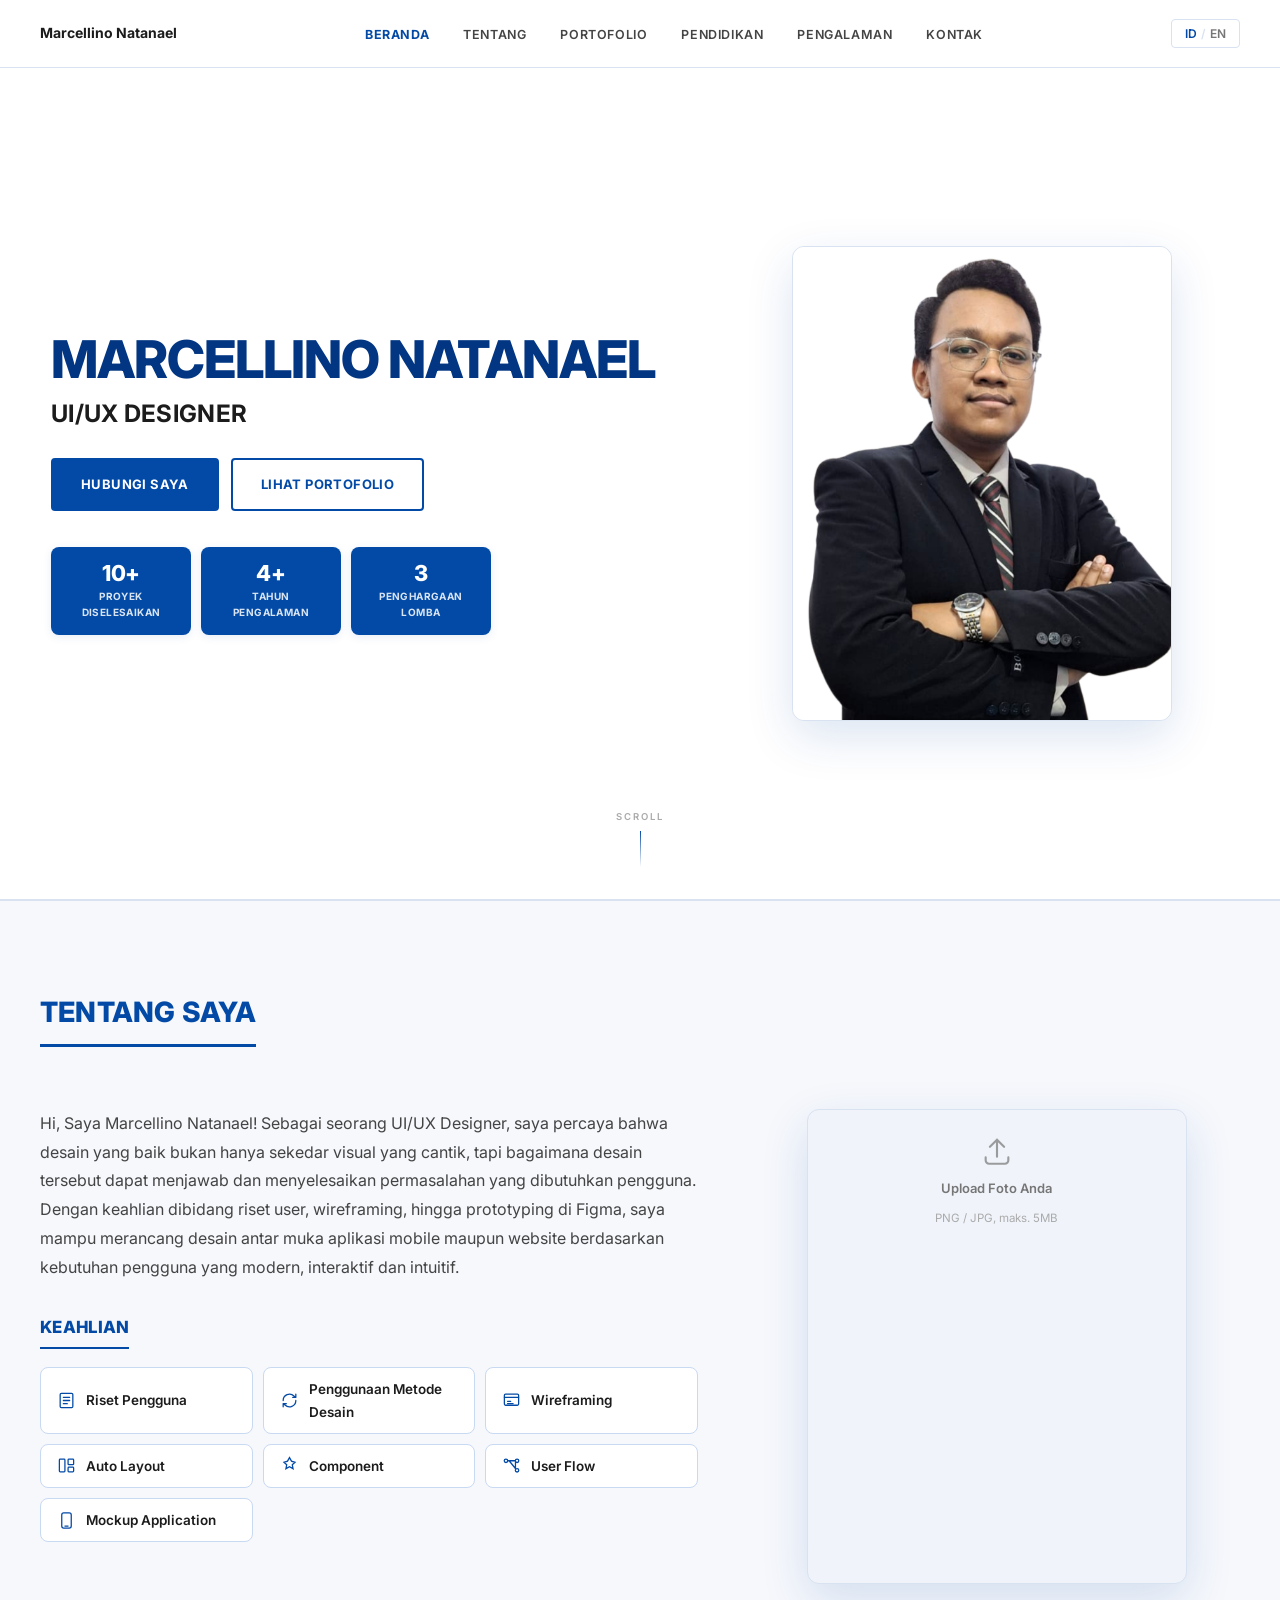
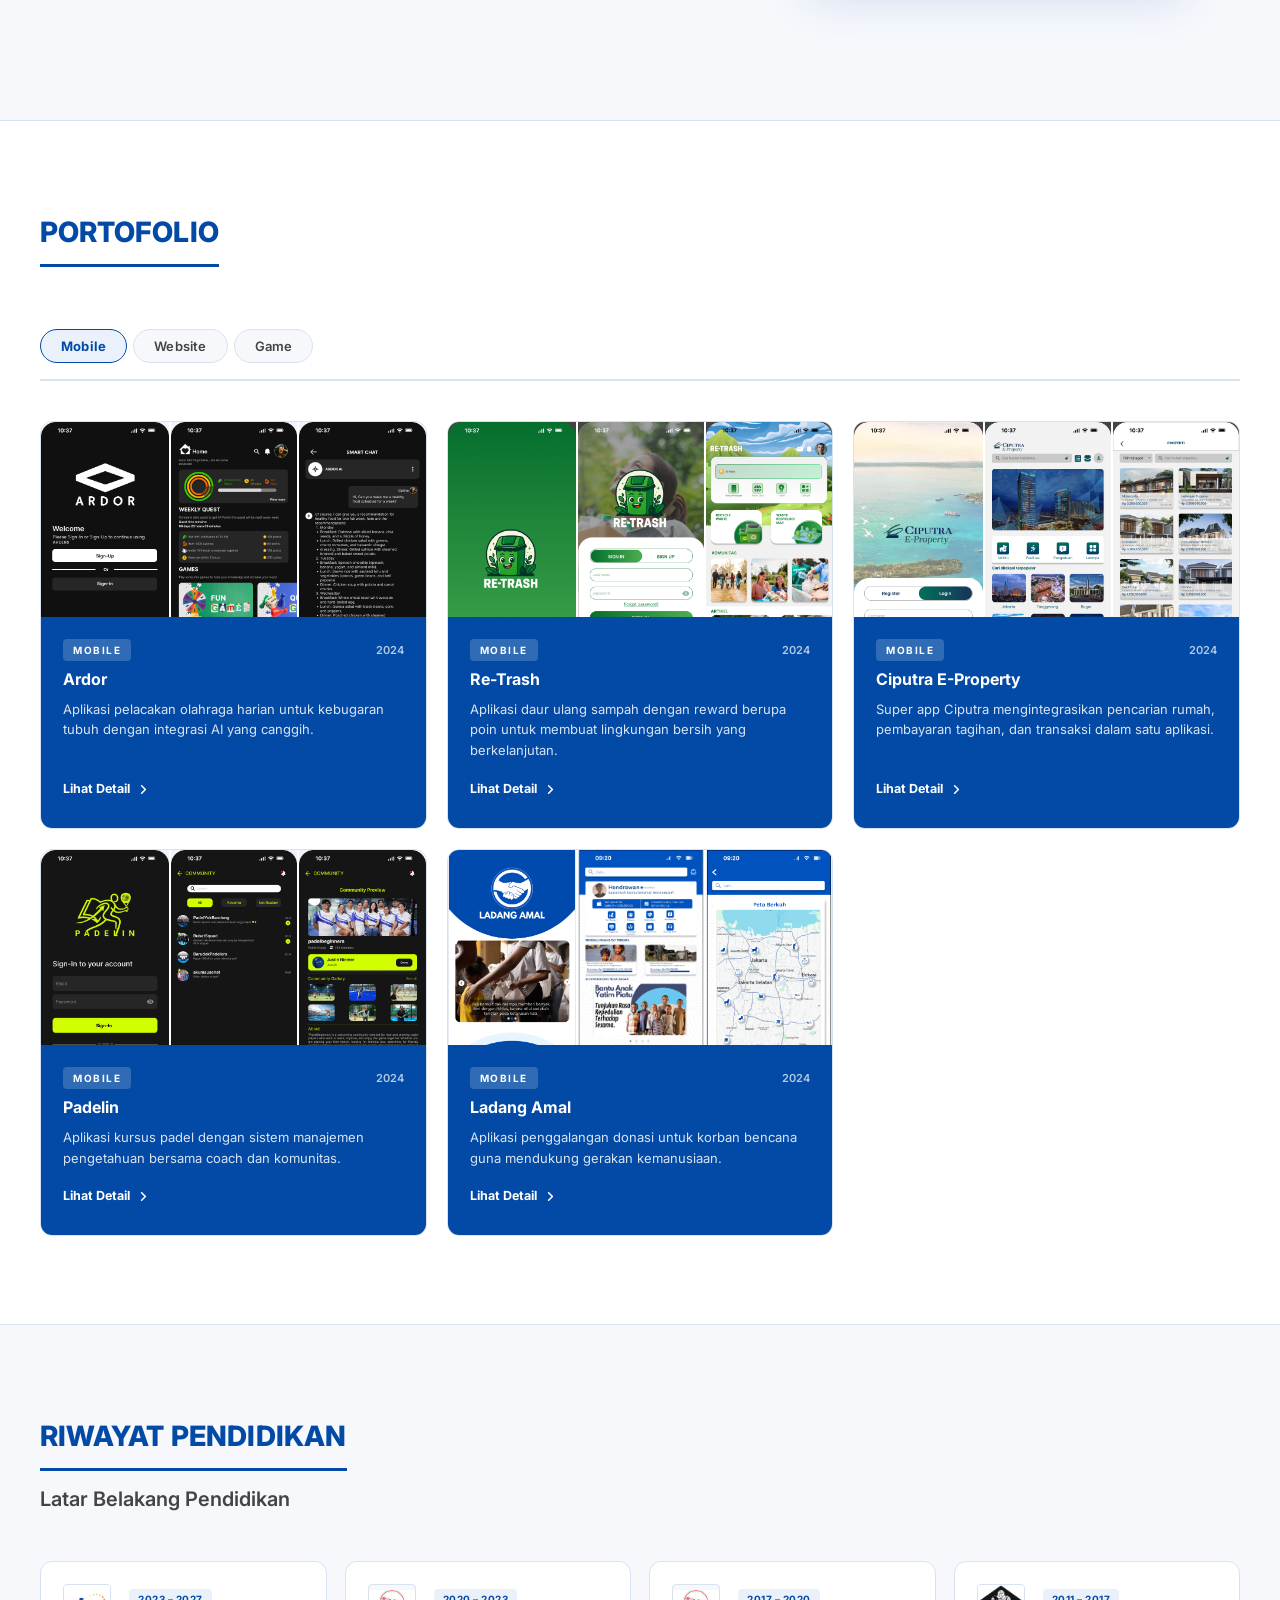
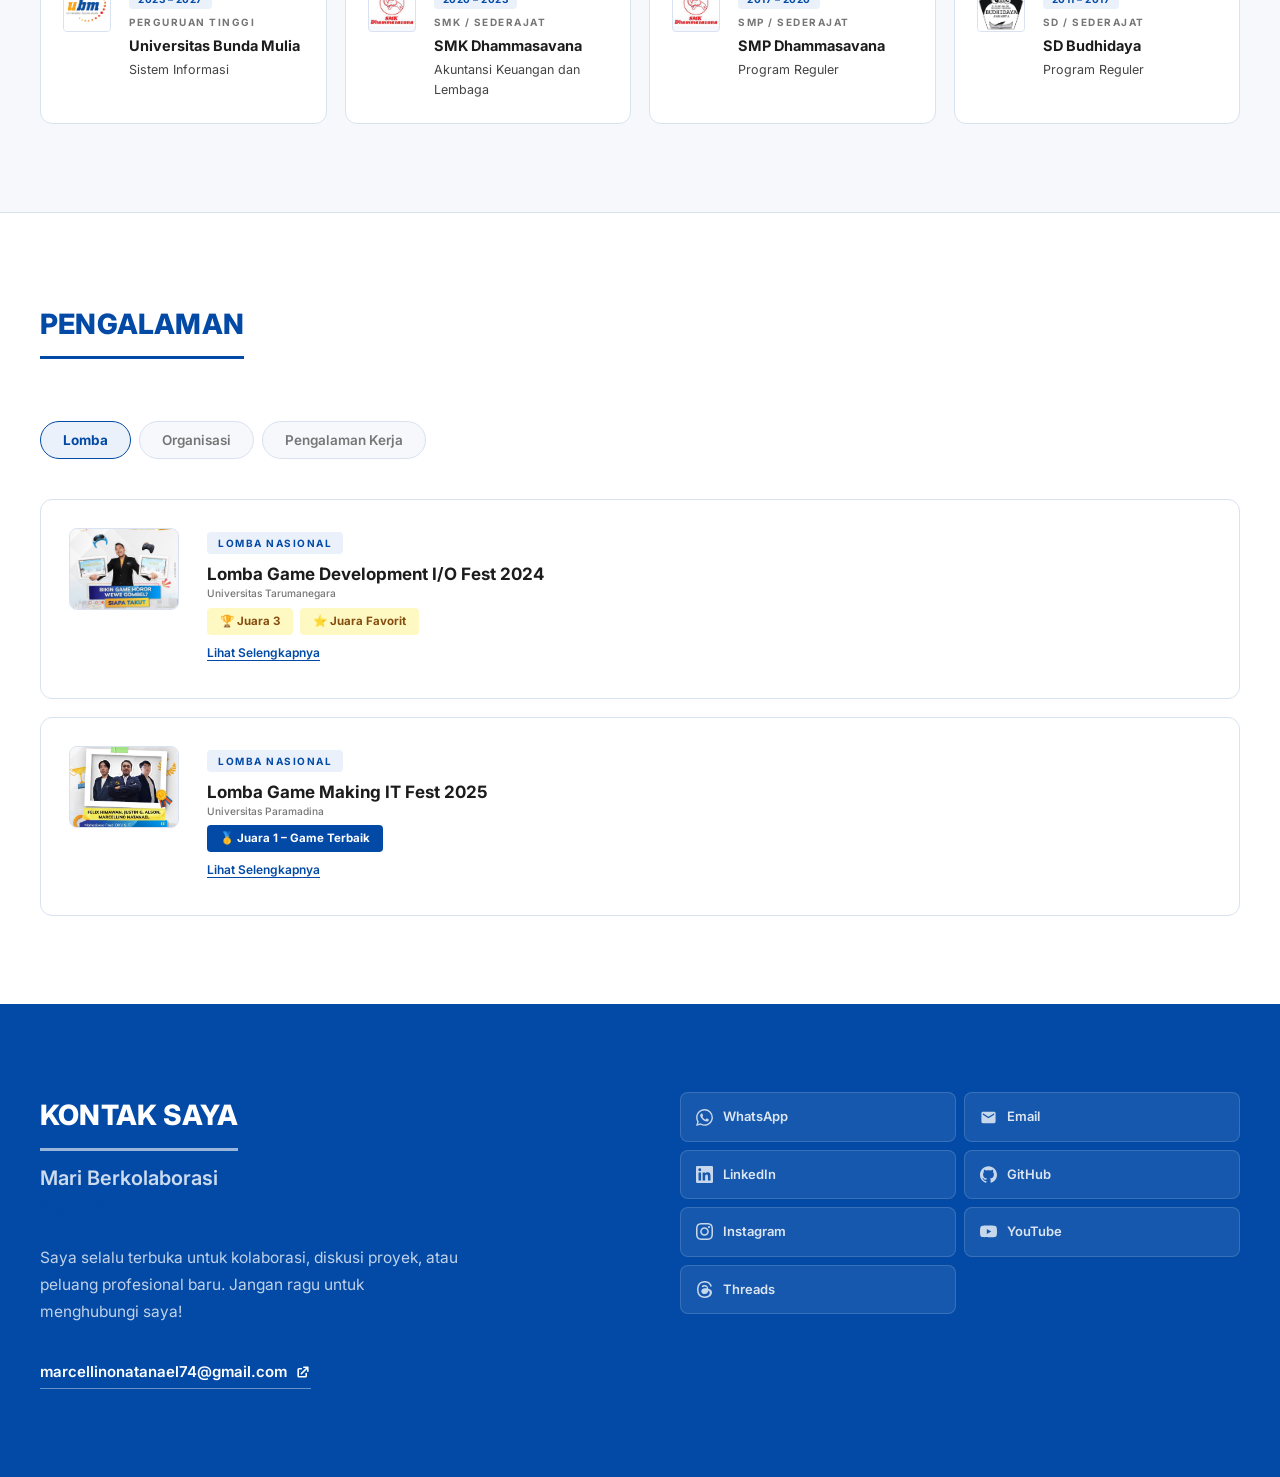
==== index.html @ 5ccf51ff "index.css, index.js, index,html modified and project.js, projects-data.js and project.html added" ====
<!DOCTYPE html>
<html lang="id">
<head>
  <meta charset="UTF-8" />
  <meta name="viewport" content="width=device-width, initial-scale=1.0"/>
  <title>Marcellino Natanael – Portfolio</title>
  <link rel="preconnect" href="https://fonts.googleapis.com">
  <link rel="preconnect" href="https://fonts.gstatic.com" crossorigin>
  <link href="https://fonts.googleapis.com/css2?family=Inter:wght@300;400;500;600;700;800&display=swap" rel="stylesheet">
  <link rel="stylesheet" href="css/index.css"/>
  <link rel="icon" type="image/x-icon" href="favicon.ico">
</head>
<body>

  <!-- LIGHTBOX -->
  <div class="lightbox-overlay" id="lightboxOverlay">
    <button class="lightbox-close" id="lightboxClose" aria-label="Close">&times;</button>
    <img class="lightbox-img" id="lightboxImg" src="" alt="" />
  </div>

  <!-- NAVBAR -->
  <nav class="navbar" id="navbar">
    <div class="nav-inner">
      <a href="#beranda" class="nav-logo">
        <div class="logo-text">
          <span class="logo-name">Marcellino Natanael</span>
        </div>
      </a>

      <ul class="nav-links" id="navLinks">
        <li><a href="#beranda"    class="nav-link active" data-i18n="nav_home">Beranda</a></li>
        <li><a href="#tentang"   class="nav-link" data-i18n="nav_about">Tentang</a></li>
        <li><a href="#portfolio" class="nav-link" data-i18n="nav_portfolio">Portofolio</a></li>
        <li><a href="#pendidikan" class="nav-link" data-i18n="nav_edu">Pendidikan</a></li>
        <li><a href="#pengalaman" class="nav-link" data-i18n="nav_exp">Pengalaman</a></li>
        <li><a href="#kontak"    class="nav-link" data-i18n="nav_contact">Kontak</a></li>
      </ul>

      <div class="nav-right">
        <button class="lang-toggle" id="langToggle" aria-label="Toggle language">
          <span class="lang-id active">ID</span>
          <span class="lang-divider">/</span>
          <span class="lang-en">EN</span>
        </button>
        <button class="hamburger" id="hamburger" aria-label="Toggle menu">
          <span></span><span></span><span></span>
        </button>
      </div>
    </div>
  </nav>

  <!-- SCROLL PROGRESS BAR -->
  <div class="scroll-progress" id="scrollProgress"></div>
  <section class="hero" id="beranda">
    <div class="hero-bg-grid"></div>
    <div class="hero-blob hero-blob-1"></div>
    <div class="hero-blob hero-blob-2"></div>
    <div class="hero-inner">
      <div class="hero-left">
        <h1 class="hero-title">Marcellino Natanael</h1>
        <p class="hero-role" data-i18n="hero_badge">UI/UX Designer</p>
        <div class="hero-actions">
          <a href="#kontak" class="btn-primary" data-i18n="hero_btn_contact">
            <span>Hubungi Saya</span>
            <svg viewBox="0 0 20 20" fill="currentColor" width="16" height="16"><path d="M10.894 2.553a1 1 0 00-1.788 0l-7 14a1 1 0 001.169 1.409l5-1.429A1 1 0 009 15.571V11a1 1 0 112 0v4.571a1 1 0 00.725.962l5 1.428a1 1 0 001.17-1.408l-7-14z"/></svg>
          </a>
          <a href="#portfolio" class="btn-outline" data-i18n="hero_btn_portfolio">
            <span>Lihat Portofolio</span>
            <svg viewBox="0 0 20 20" fill="currentColor" width="16" height="16"><path fill-rule="evenodd" d="M7.293 14.707a1 1 0 010-1.414L10.586 10 7.293 6.707a1 1 0 011.414-1.414l4 4a1 1 0 010 1.414l-4 4a1 1 0 01-1.414 0z" clip-rule="evenodd"/></svg>
          </a>
        </div>
        <div class="hero-stats">
          <div class="stat-item">
            <span class="stat-num">10+</span>
            <span class="stat-label">Proyek<br>Diselesaikan</span>
          </div>
          <div class="stat-item">
            <span class="stat-num">4+</span>
            <span class="stat-label">Tahun<br>Pengalaman</span>
          </div>
          <div class="stat-item">
            <span class="stat-num">3</span>
            <span class="stat-label">Penghargaan<br>Lomba</span>
          </div>
        </div>
      </div>
      <div class="hero-right">
        <div class="hero-photo-wrapper">
          <div class="hero-photo-frame">
            <div class="photo-box">
              <img src="img/Profile.png" alt="Marcellino Natanael" class="zoomable" />
            </div>
          </div>
        </div>
      </div>
    </div>
    <div class="hero-scroll-hint">
      <span>Scroll</span>
      <div class="scroll-line"></div>
    </div>
  </section>

  <!-- TENTANG SAYA -->
  <section class="section about-section" id="tentang">
    <div class="container">
      <div class="section-header">
        <div class="section-label" data-i18n="about_label">TENTANG SAYA</div>
      </div>

      <div class="about-grid">
        <div class="about-bio">
          <p class="about-lead" data-i18n="about_bio">Hi, Saya Marcellino Natanael! Sebagai seorang UI/UX Designer, saya percaya bahwa desain yang baik bukan hanya sekedar visual yang cantik, tapi bagaimana desain tersebut dapat menjawab dan menyelesaikan permasalahan yang dibutuhkan pengguna. Dengan keahlian dibidang riset user, wireframing, hingga prototyping di Figma, saya mampu merancang desain antar muka aplikasi mobile maupun website berdasarkan kebutuhan pengguna yang modern, interaktif dan intuitif.</p>

          <h3 class="skill-pills-title" data-i18n="skill_title">Keahlian</h3>
          <div class="skill-tags-section">
            <div class="skill-tags">
              <span class="skill-tag">
                <svg viewBox="0 0 24 24" fill="none" stroke="currentColor" stroke-width="1.6"><rect x="4" y="3" width="16" height="18" rx="1.5"/><path d="M8 8h8M8 12h8M8 16h5" stroke-linecap="round"/></svg>
                Riset Pengguna
              </span>
              <span class="skill-tag">
                <svg viewBox="0 0 24 24" fill="none" stroke="currentColor" stroke-width="1.6"><path d="M4 12a8 8 0 0113.66-5.66L20 8M20 4v4h-4M20 12a8 8 0 01-13.66 5.66L4 16M4 20v-4h4" stroke-linecap="round" stroke-linejoin="round"/></svg>
                Penggunaan Metode Desain
              </span>
              <span class="skill-tag">
                <svg viewBox="0 0 24 24" fill="none" stroke="currentColor" stroke-width="1.6"><rect x="3" y="4" width="18" height="14" rx="1.5"/><path d="M3 8h18M7 13h4M7 16h7" stroke-linecap="round"/></svg>
                Wireframing
              </span>
              <span class="skill-tag">
                <svg viewBox="0 0 24 24" fill="none" stroke="currentColor" stroke-width="1.6"><rect x="3" y="4" width="7" height="16" rx="1"/><rect x="14" y="4" width="7" height="7" rx="1"/><rect x="14" y="14" width="7" height="6" rx="1"/></svg>
                Auto Layout
              </span>
              <span class="skill-tag">
                <svg viewBox="0 0 24 24" fill="none" stroke="currentColor" stroke-width="1.6"><path d="M12 2l2.5 4.5L19 8l-3.5 3 1 5-4.5-2.5L7.5 16l1-5L5 8l4.5-1.5z"/></svg>
                Component
              </span>
              <span class="skill-tag">
                <svg viewBox="0 0 24 24" fill="none" stroke="currentColor" stroke-width="1.6"><circle cx="5" cy="6" r="2.2"/><circle cx="19" cy="18" r="2.2"/><circle cx="19" cy="6" r="2.2"/><path d="M7 6h10M17 8.2V15.8M17 15.8L9 6" stroke-linecap="round"/></svg>
                User Flow
              </span>
              <span class="skill-tag">
                <svg viewBox="0 0 24 24" fill="none" stroke="currentColor" stroke-width="1.6"><rect x="6" y="2.5" width="12" height="19" rx="2.5"/><path d="M10 19h4" stroke-linecap="round"/></svg>
                Mockup Application
              </span>
            </div>
          </div>
        </div>

        <div class="about-photo-col">
          <div class="about-photo-box">
            <div class="photo-box" id="aboutPhotoBox">
              <img id="aboutPhotoImg" src="" alt="Foto Marcellino Natanael" class="zoomable" />
              <label class="about-photo-upload" for="aboutPhotoInput">
                <svg viewBox="0 0 24 24" fill="none" stroke="currentColor" stroke-width="1.5"><path d="M12 16V4m0 0L7 9m5-5l5 5" stroke-linecap="round" stroke-linejoin="round"/><path d="M20 16.5v2A2.5 2.5 0 0117.5 21h-11A2.5 2.5 0 014 18.5v-2" stroke-linecap="round" stroke-linejoin="round"/></svg>
                <span>Upload Foto Anda</span>
                <small>PNG / JPG, maks. 5MB</small>
              </label>
            </div>
            <input type="file" id="aboutPhotoInput" accept="image/*" hidden />
            <label for="aboutPhotoInput" class="about-photo-change" id="aboutPhotoChange" style="display:none">
              <svg viewBox="0 0 24 24" width="14" height="14" fill="currentColor"><path d="M3 17.25V21h3.75L17.81 9.94l-3.75-3.75L3 17.25zM20.71 7.04a1 1 0 000-1.41l-2.34-2.34a1 1 0 00-1.41 0l-1.83 1.83 3.75 3.75 1.83-1.83z"/></svg>
              Ganti Foto
            </label>
          </div>
        </div>
      </div>
    </div>
  </section>

  <!-- PORTFOLIO -->
  <section class="section portfolio-section" id="portfolio">
    <div class="container">
      <div class="section-header">
        <div class="section-label" data-i18n="port_label">PORTOFOLIO</div>
      </div>

      <div class="portfolio-filter">
        <button class="filter-btn active" data-filter="mobile" data-i18n="filter_mobile">Mobile</button>
        <button class="filter-btn" data-filter="website" data-i18n="filter_website">Website</button>
        <button class="filter-btn" data-filter="game" data-i18n="filter_game">Game</button>
      </div>

      <div class="portfolio-grid" id="portfolioGrid"></div>
    </div>
  </section>

  <!-- PENDIDIKAN -->
  <section class="section edu-section" id="pendidikan">
    <div class="container">
      <div class="section-header">
        <div class="section-label" data-i18n="edu_label">RIWAYAT PENDIDIKAN</div>
        <h2 class="section-title" data-i18n="edu_title">Latar Belakang<br>Pendidikan</h2>
      </div>

      <div class="edu-timeline">
        <div class="edu-card">
          <div class="edu-logo-wrap">
            <img src="img/logo_ubm.png" alt="Universitas Bunda Mulia" class="edu-logo-img zoomable" />
          </div>
          <div class="edu-info">
            <span class="edu-year-badge">2023 – 2027</span>
            <span class="edu-level" data-i18n="edu_univ">Perguruan Tinggi</span>
            <h4>Universitas Bunda Mulia</h4>
            <p data-i18n="edu_univ_prog">Sistem Informasi</p>
          </div>
        </div>

        <div class="edu-card">
          <div class="edu-logo-wrap">
            <img src="img/logo_smk.jpg" alt="SMK Dhammasavana" class="edu-logo-img zoomable" />
          </div>
          <div class="edu-info">
            <span class="edu-year-badge">2020 – 2023</span>
            <span class="edu-level" data-i18n="edu_smk">SMK / Sederajat</span>
            <h4>SMK Dhammasavana</h4>
            <p data-i18n="edu_smk_prog">Akuntansi Keuangan dan Lembaga</p>
          </div>
        </div>

        <div class="edu-card">
          <div class="edu-logo-wrap">
            <img src="img/logo_smk.jpg" alt="SMP Dhammasavana" class="edu-logo-img zoomable" />
          </div>
          <div class="edu-info">
            <span class="edu-year-badge">2017 – 2020</span>
            <span class="edu-level" data-i18n="edu_smp">SMP / Sederajat</span>
            <h4>SMP Dhammasavana</h4>
            <p data-i18n="edu_smp_prog">Program Reguler</p>
          </div>
        </div>

        <div class="edu-card">
          <div class="edu-logo-wrap">
            <img src="img/logo_sd.png" alt="SD Budhidaya" class="edu-logo-img zoomable" />
          </div>
          <div class="edu-info">
            <span class="edu-year-badge">2011 – 2017</span>
            <span class="edu-level" data-i18n="edu_sd">SD / Sederajat</span>
            <h4>SD Budhidaya</h4>
            <p data-i18n="edu_sd_prog">Program Reguler</p>
          </div>
        </div>
      </div>
    </div>
  </section>

  <!-- PENGALAMAN -->
  <section class="section exp-section" id="pengalaman">
    <div class="container">
      <div class="section-header">
        <div class="section-label" data-i18n="exp_label">PENGALAMAN</div>
      </div>

      <div class="exp-tabs">
        <button class="exp-tab active" data-tab="lomba" data-i18n="tab_lomba">Lomba</button>
        <button class="exp-tab" data-tab="organisasi" data-i18n="tab_org">Organisasi</button>
        <button class="exp-tab" data-tab="kerja" data-i18n="tab_work">Pengalaman Kerja</button>
      </div>

      <!-- Lomba -->
      <div class="exp-content active" id="tab-lomba">
        <div class="exp-card expandable">
          <div class="exp-img-wrap">
            <img src="img/io_fest.jpg" alt="I/O Fest 2024" class="exp-photo zoomable" />
          </div>
          <div class="exp-body">
            <span class="exp-tag" data-i18n="tag_national">Lomba Nasional</span>
            <h3 data-i18n="lomba1_name">Lomba Game Development I/O Fest 2024<br><small>Universitas Tarumanegara</small></h3>
            <p class="exp-achievement">
              <span class="achievement-badge">🏆 Juara 3</span>
              <span class="achievement-badge">⭐ Juara Favorit</span>
            </p>
            <button class="exp-toggle" data-i18n="see_more">Lihat Selengkapnya</button>
            <div class="exp-detail">
              <p data-i18n="lomba1_desc">Lomba I/O Fest merupakan lomba nasional tahunan yang diselenggarakan oleh Universitas Tarumanegara. Pada tahun 2024 mengusung tema lokal, membuat game 3D horror tentang anak yang diculik wewe gombel dengan mekanik puzzle solving dan escaping.</p>
              <p class="exp-doc-label" data-i18n="doc_label">Dokumentasi</p>
              <div class="exp-docs">
                <img src="img/IMG_2323.jpg" alt="Dokumentasi I/O Fest 1" class="exp-doc-img zoomable" />
                <img src="img/IMG_2329.jpg" alt="Dokumentasi I/O Fest 2" class="exp-doc-img zoomable" />
                <img src="img/IMG_2325.jpg" alt="Dokumentasi I/O Fest 3" class="exp-doc-img zoomable" />
              </div>
            </div>
          </div>
        </div>

        <div class="exp-card expandable">
          <div class="exp-img-wrap">
            <img src="img/Lomba_1.jpeg" alt="IT Fest 2025" class="exp-photo zoomable" />
          </div>
          <div class="exp-body">
            <span class="exp-tag" data-i18n="tag_national">Lomba Nasional</span>
            <h3 data-i18n="lomba2_name">Lomba Game Making IT Fest 2025<br><small>Universitas Paramadina</small></h3>
            <p class="exp-achievement">
              <span class="achievement-badge achievement-badge--gold">🥇 Juara 1 – Game Terbaik</span>
            </p>
            <button class="exp-toggle" data-i18n="see_more">Lihat Selengkapnya</button>
            <div class="exp-detail">
              <p data-i18n="lomba2_desc">IT Fest merupakan kompetisi tahunan di bidang teknologi dan inovasi. Pada tahun 2025 dalam kategori Game Making, berhasil meraih Juara 1 sekaligus penghargaan Game Terbaik.</p>
              <p class="exp-doc-label" data-i18n="doc_label">Dokumentasi</p>
              <div class="exp-docs">
                <img src="img/Lomba_1.jpeg" alt="Dokumentasi IT Fest 1" class="exp-doc-img zoomable" />
                <img src="img/Lomba_2.webp" alt="Dokumentasi IT Fest 2" class="exp-doc-img zoomable" />
                <img src="img/Lomba_3.webp" alt="Dokumentasi IT Fest 3" class="exp-doc-img zoomable" />
              </div>
            </div>
          </div>
        </div>
      </div>

      <!-- Organisasi -->
      <div class="exp-content" id="tab-organisasi">
        <div class="exp-card">
          <div class="exp-img-wrap">
            <img src="img/Himsi.png" alt="HIMSI" class="exp-photo zoomable" />
          </div>
          <div class="exp-body">
            <span class="exp-tag" data-i18n="tag_org">Organisasi Kampus</span>
            <h3>HIMSI – Himpunan Mahasiswa Sistem Informasi</h3>
            <p class="exp-period"><span>Periode:</span> 2025 – 2026 &nbsp;·&nbsp; <span>Koordinator Desain (Design Co.)</span></p>
            <ul class="exp-duties">
              <li>Memastikan standar desain sesuai tema/topik acara.</li>
              <li>Membuat konten feed &amp; story Instagram (Poster, Feed Edukasi, dll).</li>
              <li>Mengarahkan anggota tim dengan ide dan solusi desain.</li>
              <li>Memastikan feed tidak mengalami typo dan inkonsistensi desain.</li>
            </ul>
          </div>
        </div>
      </div>

      <!-- Kerja -->
      <div class="exp-content" id="tab-kerja">
        <div class="exp-card">
          <div class="exp-img-wrap">
            <img src="img/PKL_1.jpeg" alt="PT Bet Obaja International" class="exp-photo zoomable" />
          </div>
          <div class="exp-body">
            <span class="exp-tag">Praktik Kerja Lapangan</span>
            <h3>PT Bet Obaja International <small>(Tour Travel)</small></h3>
            <p class="exp-period">01 Des 2022 – 01 Mar 2023 &nbsp;·&nbsp; Staff Accounting &amp; Finance</p>
            <ul class="exp-duties">
              <li>Membuat Purchasing Invoice tiket perjalanan.</li>
              <li>Membuat billing collection / tagihan perusahaan.</li>
              <li>Mengelola pajak PPh 21 dan 23.</li>
              <li>Melakukan Filling Document dan proses refund transaksi.</li>
            </ul>
          </div>
        </div>
        <div class="exp-card">
          <div class="exp-img-wrap">
            <img src="img/youtube_1.png" alt="YouTube Content Creator" class="exp-photo zoomable" />
          </div>
          <div class="exp-body">
            <span class="exp-tag">Content Creator</span>
            <h3>YouTube – Gaming Content Creator</h3>
            <p class="exp-period">14 Sep 2019 – Sekarang</p>
            <ul class="exp-duties">
              <li>Membuat konten gaming harian (record gameplay dengan OBS).</li>
              <li>Melakukan live streaming dengan OBS.</li>
              <li>Melakukan pengeditan konten video.</li>
              <li>Memastikan konten layak dipublikasikan.</li>
            </ul>
          </div>
        </div>
      </div>
    </div>
  </section>

  <!-- KONTAK -->
  <section class="section kontak-section" id="kontak">
    <div class="container">
      <div class="kontak-inner">
        <div class="kontak-left">
          <div class="section-label">KONTAK SAYA</div>
          <h2 class="section-title">Mari Berkolaborasi<br><em>Bersama</em></h2>
          <p class="kontak-desc">Saya selalu terbuka untuk kolaborasi, diskusi proyek, atau peluang profesional baru. Jangan ragu untuk menghubungi saya!</p>
          <a href="mailto:marcellinonatanael74@gmail.com" class="kontak-email-link">
            marcellinonatanael74@gmail.com
            <svg viewBox="0 0 20 20" fill="currentColor" width="16" height="16"><path d="M11 3a1 1 0 100 2h2.586l-6.293 6.293a1 1 0 101.414 1.414L15 6.414V9a1 1 0 102 0V4a1 1 0 00-1-1h-5z"/><path d="M5 5a2 2 0 00-2 2v8a2 2 0 002 2h8a2 2 0 002-2v-3a1 1 0 10-2 0v3H5V7h3a1 1 0 000-2H5z"/></svg>
          </a>
        </div>
        <div class="kontak-right">
          <div class="social-grid">
            <a href="https://wa.me/628979354860" class="social-card" title="WhatsApp" target="_blank">
              <svg viewBox="0 0 24 24" fill="currentColor" class="sc-icon"><path d="M17.472 14.382c-.297-.149-1.758-.867-2.03-.967-.273-.099-.471-.148-.67.15-.197.297-.767.966-.94 1.164-.173.199-.347.223-.644.075-.297-.15-1.255-.463-2.39-1.475-.883-.788-1.48-1.761-1.653-2.059-.173-.297-.018-.458.13-.606.134-.133.298-.347.446-.52.149-.174.198-.298.298-.497.099-.198.05-.371-.025-.52-.075-.149-.669-1.612-.916-2.207-.242-.579-.487-.5-.669-.51-.173-.008-.371-.01-.57-.01-.198 0-.52.074-.792.372-.272.297-1.04 1.016-1.04 2.479 0 1.462 1.065 2.875 1.213 3.074.149.198 2.096 3.2 5.077 4.487.709.306 1.262.489 1.694.625.712.227 1.36.195 1.871.118.571-.085 1.758-.719 2.006-1.413.248-.694.248-1.289.173-1.413-.074-.124-.272-.198-.57-.347m-5.421 7.403h-.004a9.87 9.87 0 0 1-5.031-1.378l-.361-.214-3.741.982.998-3.648-.235-.374a9.86 9.86 0 0 1-1.51-5.26c.001-5.45 4.436-9.884 9.888-9.884 2.64 0 5.122 1.03 6.988 2.898a9.825 9.825 0 0 1 2.893 6.994c-.003 5.45-4.437 9.884-9.885 9.884m8.413-18.297A11.815 11.815 0 0 0 12.05 0C5.495 0 .16 5.335.157 11.892c0 2.096.547 4.142 1.588 5.945L.057 24l6.305-1.654a11.882 11.882 0 0 0 5.683 1.448h.005c6.554 0 11.89-5.335 11.893-11.893a11.821 11.821 0 0 0-3.48-8.413z"/></svg>
              <span>WhatsApp</span>
            </a>
            <a href="mailto:marcellinonatanael74@gmail.com" class="social-card" title="Email">
              <svg viewBox="0 0 24 24" fill="currentColor" class="sc-icon"><path d="M20 4H4c-1.1 0-2 .9-2 2v12c0 1.1.9 2 2 2h16c1.1 0 2-.9 2-2V6c0-1.1-.9-2-2-2zm0 4l-8 5-8-5V6l8 5 8-5v2z"/></svg>
              <span>Email</span>
            </a>
            <a href="https://www.linkedin.com/in/marcellino-natanael-929b44334" target="_blank" class="social-card" title="LinkedIn">
              <svg viewBox="0 0 24 24" fill="currentColor" class="sc-icon"><path d="M20.447 20.452h-3.554v-5.569c0-1.328-.027-3.037-1.852-3.037-1.853 0-2.136 1.445-2.136 2.939v5.667H9.351V9h3.414v1.561h.046c.477-.9 1.637-1.85 3.37-1.85 3.601 0 4.267 2.37 4.267 5.455v6.286zM5.337 7.433c-1.144 0-2.063-.926-2.063-2.065 0-1.138.92-2.063 2.063-2.063 1.14 0 2.064.925 2.064 2.063 0 1.139-.925 2.065-2.064 2.065zm1.782 13.019H3.555V9h3.564v11.452zM22.225 0H1.771C.792 0 0 .774 0 1.729v20.542C0 23.227.792 24 1.771 24h20.451C23.2 24 24 23.227 24 22.271V1.729C24 .774 23.2 0 22.222 0h.003z"/></svg>
              <span>LinkedIn</span>
            </a>
            <a href="https://github.com/MarcellinoNatanael" target="_blank" class="social-card" title="GitHub">
              <svg viewBox="0 0 24 24" fill="currentColor" class="sc-icon"><path d="M12 .297c-6.63 0-12 5.373-12 12 0 5.303 3.438 9.8 8.205 11.385.6.113.82-.258.82-.577 0-.285-.01-1.04-.015-2.04-3.338.724-4.042-1.61-4.042-1.61C4.422 18.07 3.633 17.7 3.633 17.7c-1.087-.744.084-.729.084-.729 1.205.084 1.838 1.236 1.838 1.236 1.07 1.835 2.809 1.305 3.495.998.108-.776.417-1.305.76-1.605-2.665-.3-5.466-1.332-5.466-5.93 0-1.31.465-2.38 1.235-3.22-.135-.303-.54-1.523.105-3.176 0 0 1.005-.322 3.3 1.23.96-.267 1.98-.399 3-.405 1.02.006 2.04.138 3 .405 2.28-1.552 3.285-1.23 3.285-1.23.645 1.653.24 2.873.12 3.176.765.84 1.23 1.91 1.23 3.22 0 4.61-2.805 5.625-5.475 5.92.42.36.81 1.096.81 2.22 0 1.606-.015 2.896-.015 3.286 0 .315.21.69.825.57C20.565 22.092 24 17.592 24 12.297c0-6.627-5.373-12-12-12"/></svg>
              <span>GitHub</span>
            </a>
            <a href="https://www.instagram.com/itsarcellz" target="_blank" class="social-card" title="Instagram">
              <svg viewBox="0 0 24 24" fill="currentColor" class="sc-icon"><path d="M12 2.163c3.204 0 3.584.012 4.85.07 3.252.148 4.771 1.691 4.919 4.919.058 1.265.069 1.645.069 4.849 0 3.205-.012 3.584-.069 4.849-.149 3.225-1.664 4.771-4.919 4.919-1.266.058-1.644.07-4.85.07-3.204 0-3.584-.012-4.849-.07-3.26-.149-4.771-1.699-4.919-4.92-.058-1.265-.07-1.644-.07-4.849 0-3.204.013-3.583.07-4.849.149-3.227 1.664-4.771 4.919-4.919 1.266-.057 1.645-.069 4.849-.069zm0-2.163c-3.259 0-3.667.014-4.947.072-4.358.2-6.78 2.618-6.98 6.98-.059 1.281-.073 1.689-.073 4.948 0 3.259.014 3.668.072 4.948.2 4.358 2.618 6.78 6.98 6.98 1.281.058 1.689.072 4.948.072 3.259 0 3.668-.014 4.948-.072 4.354-.2 6.782-2.618 6.979-6.98.059-1.28.073-1.689.073-4.948 0-3.259-.014-3.667-.072-4.947-.196-4.354-2.617-6.78-6.979-6.98-1.281-.059-1.69-.073-4.949-.073zm0 5.838c-3.403 0-6.162 2.759-6.162 6.162s2.759 6.163 6.162 6.163 6.162-2.759 6.162-6.163c0-3.403-2.759-6.162-6.162-6.162zm0 10.162c-2.209 0-4-1.79-4-4 0-2.209 1.791-4 4-4s4 1.791 4 4c0 2.21-1.791 4-4 4zm6.406-11.845c-.796 0-1.441.645-1.441 1.44s.645 1.44 1.441 1.44c.795 0 1.439-.645 1.439-1.44s-.644-1.44-1.439-1.44z"/></svg>
              <span>Instagram</span>
            </a>
            <a href="https://www.youtube.com/channel/UCigRX1l8qcdL5e3IaI_ev9g" target="_blank" class="social-card" title="YouTube">
              <svg viewBox="0 0 24 24" fill="currentColor" class="sc-icon"><path d="M23.495 6.205a3.007 3.007 0 0 0-2.088-2.088c-1.87-.501-9.396-.501-9.396-.501s-7.507-.01-9.396.501A3.007 3.007 0 0 0 .527 6.205a31.247 31.247 0 0 0-.522 5.805 31.247 31.247 0 0 0 .522 5.783 3.007 3.007 0 0 0 2.088 2.088c1.868.502 9.396.502 9.396.502s7.506 0 9.396-.502a3.007 3.007 0 0 0 2.088-2.088 31.247 31.247 0 0 0 .5-5.783 31.247 31.247 0 0 0-.5-5.805zM9.609 15.601V8.408l6.264 3.602z"/></svg>
              <span>YouTube</span>
            </a>
            <a href="https://www.threads.com/@itsarcellz" target="_blank" class="social-card" title="Threads">
              <svg viewBox="0 0 24 24" fill="currentColor" class="sc-icon"><path d="M12.186 24h-.007c-3.581-.024-6.334-1.205-8.184-3.509C2.35 18.44 1.5 15.586 1.472 12.01v-.017c.028-3.579.879-6.43 2.525-8.482C5.845 1.205 8.6.024 12.18 0h.014c2.746.02 5.043.725 6.826 2.098 1.677 1.29 2.858 3.13 3.509 5.467l-2.04.569c-1.104-3.96-3.898-5.984-8.304-6.015-2.91.022-5.11.936-6.54 2.717C4.307 6.504 3.616 8.914 3.589 12c.027 3.086.718 5.496 2.057 7.164 1.43 1.783 3.631 2.698 6.54 2.717 2.623-.02 4.358-.631 5.8-2.045 1.647-1.613 1.618-3.593 1.09-4.798-.31-.71-.873-1.3-1.634-1.75-.192 1.352-.622 2.446-1.284 3.272-.886 1.102-2.14 1.704-3.73 1.79-1.202.065-2.361-.218-3.259-.801-1.063-.689-1.685-1.74-1.752-2.964-.065-1.19.408-2.285 1.33-3.082.88-.76 2.119-1.207 3.583-1.291a13.853 13.853 0 0 1 3.02.142c-.126-.742-.375-1.332-.75-1.757-.513-.586-1.308-.883-2.378-.888h-.015c-.845 0-1.994.232-2.728 1.154l-1.593-1.24c.933-1.2 2.418-1.866 4.32-1.866h.023c3.016.018 4.822 1.902 5.07 5.31.285.046.57.1.854.165 1.558.38 2.794 1.163 3.567 2.272 1.012 1.444 1.116 3.454.28 5.365C20.12 22.57 17.335 24 12.186 24z"/></svg>
              <span>Threads</span>
            </a>
          </div>
        </div>
      </div>
    </div>
  </section>

  <script src="js/projects-data.js"></script>
  <script src="js/index.js"></script>
</body>
</html>
---- css/index.css ----
/* ============================================================
   MARCELLINO NATANAEL – PORTFOLIO
   Formal Corporate Edition
   Palette : #034AA6 (blue) · #FFFFFF (white) · #1C1C1C (ink)
   Font    : Inter (Google Fonts)
   ============================================================ */

/* ─── IMPORT INTER ──────────────────────────── */
@import url('https://fonts.googleapis.com/css2?family=Inter:wght@300;400;500;600;700;800&display=swap');

/* ─── VARIABLES ─────────────────────────────── */
:root {
  --blue:        #034AA6;
  --blue-dk:     #023682;
  --blue-lt:     #EBF1FA;
  --blue-mid:    #C8D9F2;
  --white:       #FFFFFF;
  --ink:         #1C1C1C;
  --ink-2:       #444444;
  --ink-3:       #767676;
  --ink-4:       #AAAAAA;
  --bg:          #FFFFFF;
  --bg-off:      #F6F8FC;
  --bg-section:  #F0F4FA;
  --border:      #D8E2F0;
  --border-lt:   #EBF1FA;
  --nav-h:       68px;
  --ff:          'Inter', sans-serif;
  --shadow-xs:   0 1px 3px rgba(3,74,166,0.08);
  --shadow-sm:   0 2px 8px rgba(3,74,166,0.10);
  --shadow-md:   0 6px 24px rgba(3,74,166,0.12);
  --shadow-lg:   0 16px 48px rgba(3,74,166,0.14);
  --ease:        0.22s cubic-bezier(0.4,0,0.2,1);
  --r-sm:        4px;
  --r-md:        8px;
  --r-lg:        12px;
  --r-xl:        16px;
}

/* ─── RESET ──────────────────────────────────── */
*,*::before,*::after{box-sizing:border-box;margin:0;padding:0}
html{scroll-behavior:smooth;-webkit-font-smoothing:antialiased;-moz-osx-font-smoothing:grayscale;overflow-x:hidden}
body{font-family:var(--ff);background:var(--bg);color:var(--ink);font-size:16px;line-height:1.65}
img{max-width:100%;display:block}
a{text-decoration:none;color:inherit}
ul{list-style:none}
button{font-family:inherit;cursor:pointer;border:none;background:none}

/* ─── LIGHTBOX ───────────────────────────────── */
.lightbox-overlay{
  display:none;position:fixed;inset:0;z-index:9999;
  background:rgba(3,26,66,0.92);
  align-items:center;justify-content:center;
  backdrop-filter:blur(6px);
}
.lightbox-overlay.active{display:flex}
.lightbox-close{
  position:absolute;top:20px;right:24px;
  font-size:28px;color:#fff;opacity:.7;
  transition:opacity var(--ease);cursor:pointer;
}
.lightbox-close:hover{opacity:1}
.lightbox-img{
  max-width:90vw;max-height:88vh;
  border-radius:var(--r-md);object-fit:contain;
  box-shadow:var(--shadow-lg);
}

/* ─── NAVBAR ─────────────────────────────────── */
.navbar{
  position:fixed;top:0;left:0;right:0;z-index:1000;
  height:var(--nav-h);
  background:var(--white);
  border-bottom:1px solid var(--border);
  transition:box-shadow var(--ease);
}
.navbar.scrolled{box-shadow:var(--shadow-sm)}

/* ─── SCROLL PROGRESS BAR ─── */
.scroll-progress{
  position:fixed;top:var(--nav-h);left:0;z-index:999;
  width:0%;height:3px;
  background:var(--blue);
  transition:width .1s linear;
  border-radius:0 2px 2px 0;
}
.nav-inner{
  max-width:1280px;margin:0 auto;padding:0 2.5rem;
  height:100%;display:flex;align-items:center;
  justify-content:space-between;gap:2rem;
}

/* Logo */
.nav-logo{display:flex;align-items:center;gap:12px}
.logo-mark{
  width:38px;height:38px;
  background:var(--blue);color:var(--white);
  border-radius:var(--r-sm);
  display:flex;align-items:center;justify-content:center;
  font-size:13px;font-weight:800;letter-spacing:.5px;
  flex-shrink:0;
}
.logo-text{display:flex;flex-direction:column;line-height:1.2}
.logo-name{font-size:14px;font-weight:700;color:var(--ink)}
.logo-sub{font-size:11px;font-weight:500;color:var(--ink-3);letter-spacing:.3px}

/* Nav links */
.nav-links{display:flex;align-items:center;gap:4px}
.nav-link{
  font-size:12.5px;font-weight:600;color:var(--ink-2);
  text-transform:uppercase;letter-spacing:.6px;
  padding:7px 15px;border-radius:var(--r-sm);
  transition:all var(--ease);
}
.nav-link:hover{color:var(--blue)}
.nav-link.active{color:var(--blue);font-weight:700}

.nav-right{display:flex;align-items:center;gap:10px}
.lang-toggle{
  display:flex;align-items:center;gap:4px;
  font-size:12px;font-weight:600;color:var(--ink-3);
  border:1px solid var(--border);border-radius:var(--r-sm);
  padding:6px 13px;transition:all var(--ease);
}
.lang-toggle:hover{color:var(--blue);border-color:var(--blue)}
.lang-divider{color:var(--border)}
.lang-id.active,.lang-en.active{color:var(--blue)}

.hamburger{display:none;flex-direction:column;gap:5px;padding:8px}
.hamburger span{
  display:block;width:22px;height:2px;
  background:var(--ink);border-radius:2px;
  transition:all var(--ease);
}

/* ─── LAYOUT ─────────────────────────────────── */
.container{max-width:1280px;margin:0 auto;padding:0 2.5rem}
.section{padding:5.5rem 0}
.section-header{margin-bottom:3rem}

.section-label{
  display:inline-block;
  font-size:clamp(1.375rem,2.4vw,1.75rem);
  font-weight:800;letter-spacing:.2px;
  text-transform:uppercase;color:var(--blue);
  padding-bottom:9px;margin-bottom:.85rem;
  border-bottom:3px solid var(--blue);
}
.section-title{
  font-size:clamp(1.05rem,1.6vw,1.25rem);
  font-weight:600;line-height:1.4;
  color:var(--ink-2);letter-spacing:0;
}
.section-title em{
  font-style:normal;color:var(--blue);
}

/* Rule divider */
.rule{
  width:48px;height:3px;background:var(--blue);
  border-radius:2px;margin-top:1rem;
}

/* ─── HERO ───────────────────────────────────── */
.hero{
  min-height:100vh;
  padding-top:var(--nav-h);
  background:var(--white);
  position:relative;
  display:flex;flex-direction:column;justify-content:center;
  border-bottom:1px solid var(--border);
}

.hero-inner{
  max-width:1280px;margin:0 auto;
  padding:4rem 2.5rem;
  display:grid;grid-template-columns:1.1fr .9fr;
  align-items:center;gap:5rem;
  position:relative;z-index:1;
}

/* Eyebrow / name / role */
.hero-eyebrow{
  display:block;font-size:13px;font-weight:600;
  color:var(--ink-3);margin-bottom:.4rem;
}
.hero-title{
  font-size:clamp(2.25rem,4.6vw,3.25rem);
  font-weight:800;line-height:1.08;
  letter-spacing:-1px;color:var(--blue-dk);
  text-transform:uppercase;
  margin-bottom:.4rem;
}
.hero-role{
  font-size:clamp(1.1rem,2vw,1.5rem);
  font-weight:700;color:var(--ink);
  text-transform:uppercase;letter-spacing:.3px;
  margin-bottom:1.5rem;
}

.hero-desc{
  font-size:15.5px;color:var(--ink-2);
  max-width:520px;margin-bottom:2rem;
  line-height:1.75;font-weight:400;
}

/* Buttons */
.hero-actions{display:flex;gap:12px;flex-wrap:wrap;margin-bottom:2.25rem}
.btn-primary{
  display:inline-flex;align-items:center;gap:8px;
  background:var(--blue);color:var(--white);
  font-size:13px;font-weight:700;
  text-transform:uppercase;letter-spacing:.4px;
  padding:14px 28px;border-radius:var(--r-sm);
  transition:all var(--ease);
  border:2px solid var(--blue);
}
.btn-primary:hover{background:var(--blue-dk);border-color:var(--blue-dk);transform:translateY(-2px);box-shadow:var(--shadow-md)}
.btn-outline{
  display:inline-flex;align-items:center;gap:8px;
  background:transparent;color:var(--blue);
  font-size:13px;font-weight:700;
  text-transform:uppercase;letter-spacing:.4px;
  padding:13px 28px;border-radius:var(--r-sm);
  border:2px solid var(--blue);
  transition:all var(--ease);
}
.btn-outline:hover{background:var(--blue-lt);transform:translateY(-2px)}

/* Stats */
.hero-stats{
  display:flex;align-items:stretch;gap:10px;
  max-width:440px;
}
.stat-item{
  flex:1;display:flex;flex-direction:column;
  align-items:center;justify-content:center;
  padding:.9rem .6rem;gap:4px;
  background:var(--blue);border-radius:var(--r-md);
  box-shadow:var(--shadow-sm);
}
.stat-num{
  font-size:22px;font-weight:800;
  color:var(--white);line-height:1;letter-spacing:-.5px;
}
.stat-label{
  font-size:10px;color:rgba(255,255,255,.85);
  font-weight:700;text-align:center;
  text-transform:uppercase;letter-spacing:.4px;
}
.stat-divider{display:none}

/* Hero Right */
.hero-right{display:flex;justify-content:center;align-items:center}
.hero-photo-wrapper{position:relative;display:inline-block}
.hero-photo-frame{
  position:relative;
  width:380px;max-width:100%;
}

/* Shared large photo box — reused by hero + about section (same size) */
.photo-box{
  position:relative;z-index:1;
  width:380px;max-width:100%;
  aspect-ratio:4/5;
  border-radius:var(--r-lg);
  overflow:hidden;
  background:var(--bg-section);
  box-shadow:var(--shadow-lg);
  border:1px solid var(--border);
}
.photo-box img{
  width:100%;height:100%;
  object-fit:cover;object-position:top center;
  transition:transform .5s ease;
}
.photo-box:hover img{transform:scale(1.03)}

/* Scroll hint */
.hero-scroll-hint{
  position:absolute;bottom:2rem;left:50%;transform:translateX(-50%);
  display:flex;flex-direction:column;align-items:center;gap:6px;
  font-size:9.5px;font-weight:600;letter-spacing:2px;text-transform:uppercase;
  color:var(--ink-4);z-index:1;
}
.scroll-line{
  width:1px;height:36px;
  background:linear-gradient(to bottom,var(--blue),transparent);
  animation:scroll-anim 1.8s ease-in-out infinite;
}
@keyframes scroll-anim{
  0%,100%{opacity:.3;transform:scaleY(.5);transform-origin:top}
  50%{opacity:1;transform:scaleY(1)}
}

/* ─── ABOUT ──────────────────────────────────── */
.about-section{background:var(--bg-off);border-top:1px solid var(--border);border-bottom:1px solid var(--border)}
.about-grid{display:grid;grid-template-columns:1.15fr .85fr;gap:3.5rem;align-items:start;margin-bottom:3rem}
.about-lead{
  font-size:16px;color:var(--ink-2);
  margin-bottom:2rem;line-height:1.8;
}
.about-lead strong{color:var(--ink);font-weight:700}

/* Skill pill buttons — "KEAHLIAN" */
.skill-pills-title{
  font-size:1.05rem;font-weight:800;color:var(--blue);
  text-transform:uppercase;letter-spacing:.3px;
  padding-bottom:6px;margin-bottom:1.125rem;
  border-bottom:2px solid var(--blue);
  display:inline-block;
}
.skill-tags-section{display:flex;flex-direction:column}
.skill-tags{
  display:grid;
  grid-template-columns:repeat(auto-fill,minmax(190px,1fr));
  gap:10px;
}
.skill-tag{
  display:flex;align-items:center;gap:10px;
  font-size:13.5px;font-weight:600;
  background:var(--white);color:var(--ink);
  border:1.5px solid var(--blue-mid);
  padding:10px 16px;border-radius:var(--r-md);
  transition:all var(--ease);
}
.skill-tag svg{width:19px;height:19px;flex-shrink:0;color:var(--blue)}
.skill-tag:hover{background:var(--blue-lt);border-color:var(--blue)}

/* About photo column (right of Tentang Saya) */
.about-photo-col{display:flex;justify-content:center}
.about-photo-box{
  position:relative;
}
.about-photo-box .photo-box{
  display:flex;align-items:center;justify-content:center;
}
.about-photo-box .photo-box img{display:none}
.about-photo-box .photo-box.has-photo img{display:block}
.about-photo-box .photo-box.has-photo .about-photo-upload{display:none}
.about-photo-upload{
  display:flex;flex-direction:column;align-items:center;gap:10px;
  width:100%;height:100%;padding:1.5rem;text-align:center;
  color:var(--ink-3);cursor:pointer;
  transition:all var(--ease);
}
.about-photo-upload:hover{color:var(--blue);background:var(--blue-lt)}
.about-photo-upload svg{width:34px;height:34px;opacity:.7}
.about-photo-upload span{font-size:13px;font-weight:600}
.about-photo-upload small{font-size:11.5px;color:var(--ink-4)}
.about-photo-change{
  margin-top:12px;display:inline-flex;align-items:center;gap:6px;
  font-size:12px;font-weight:600;color:var(--blue);
  cursor:pointer;
}
.about-photo-change:hover{opacity:.75}

/* ─── PORTFOLIO ──────────────────────────────── */
.portfolio-section{background:var(--white)}
.portfolio-filter{
  display:flex;gap:6px;flex-wrap:wrap;margin-bottom:2.5rem;
  padding-bottom:1rem;border-bottom:2px solid var(--border);
}
.filter-btn{
  font-size:13px;font-weight:600;
  color:var(--ink-2);background:var(--bg-off);
  border:1px solid var(--border);
  padding:8px 20px;border-radius:999px;
  transition:all var(--ease);letter-spacing:.2px;
}
.filter-btn:hover{border-color:var(--blue);color:var(--blue)}
.filter-btn.active{background:var(--blue-lt);color:var(--blue);border-color:var(--blue);font-weight:700}

.portfolio-grid{
  display:grid;
  grid-template-columns:repeat(auto-fill,minmax(340px,1fr));
  gap:1.25rem;
}

.project-card{
  background:var(--white);border:1px solid var(--border);
  border-radius:var(--r-lg);overflow:hidden;
  display:flex;flex-direction:column;
  transition:all var(--ease);
}
.project-card:hover{
  transform:translateY(-4px);
  box-shadow:var(--shadow-lg);
  border-color:var(--blue-mid);
}
.project-card.hidden{display:none}

.project-mockups{
  display:flex;background:var(--bg-section);
  height:195px;overflow:hidden;
}
.mockup-img{
  width:33.33%;height:100%;
  object-fit:cover;object-position:top;
  cursor:zoom-in;flex-shrink:0;
  transition:transform .45s ease;
}
.project-mockups:hover .mockup-img{transform:scale(1.04)}
.mockup-img+.mockup-img{border-left:2px solid var(--white)}

.project-info{
  padding:1.375rem;flex:1;display:flex;flex-direction:column;gap:8px;
  background:var(--blue);color:var(--white);
}
.project-meta{display:flex;align-items:center;gap:7px;flex-wrap:wrap}

/* Tags */
.project-tag{
  font-size:10px;font-weight:700;
  letter-spacing:1.5px;text-transform:uppercase;
  background:rgba(255,255,255,.18);color:var(--white);
  padding:3px 10px;border-radius:var(--r-sm);
}
.project-tag--web{background:rgba(255,255,255,.18)}
.project-tag--game{background:rgba(255,255,255,.18)}
.project-tag--neutral{background:var(--blue-lt);color:var(--blue)}
.project-year{
  font-size:11px;font-weight:600;
  color:rgba(255,255,255,.7);margin-left:auto;
}
.project-badge-award{
  font-size:10px;font-weight:700;
  background:#FEF9C3;color:#854D0E;
  padding:3px 10px;border-radius:var(--r-sm);
  margin-left:auto;
}

.project-info h3{
  font-size:16px;font-weight:700;
  color:var(--white);line-height:1.35;
}
.project-type{font-weight:400;font-size:13.5px;color:rgba(255,255,255,.7)}
.project-info>p{font-size:13px;color:rgba(255,255,255,.85);flex:1;line-height:1.6}

/* Lihat Detail link */
.project-detail-link{
  display:inline-flex;align-items:center;gap:6px;
  font-size:12.5px;font-weight:700;color:var(--white);
  padding:6px 0;margin-top:4px;
  transition:gap var(--ease);
}
.project-detail-link:hover{gap:10px}
.project-detail-link svg{width:15px;height:15px}
@keyframes fadeIn{from{opacity:0;transform:translateY(-6px)}to{opacity:1;transform:translateY(0)}}

.dropdown-row{
  display:flex;justify-content:space-between;align-items:center;
  padding:5px 0;border-bottom:1px solid rgba(255,255,255,.15);gap:10px;
}
.dropdown-row:last-child{border-bottom:none}
.dropdown-label{font-size:11.5px;color:rgba(255,255,255,.7);font-weight:500;flex-shrink:0}
.dropdown-link{font-size:11.5px;font-weight:700;color:var(--white);transition:opacity var(--ease)}
.dropdown-link:hover{opacity:.7}
.dropdown-value{font-size:11.5px;color:rgba(255,255,255,.85);font-weight:500;text-align:right}

/* Sys req */
.sysreq-grid{display:grid;grid-template-columns:1fr 1fr;gap:14px;margin-bottom:10px}
.sysreq-title{
  font-size:10px;font-weight:700;
  text-transform:uppercase;letter-spacing:1.5px;
  color:var(--white);margin-bottom:7px;
}
.sysreq-row{
  display:flex;justify-content:space-between;
  padding:3px 0;font-size:11px;
  border-bottom:1px solid rgba(255,255,255,.15);
}
.sysreq-row span:first-child{color:rgba(255,255,255,.7);font-weight:600}
.sysreq-row span:last-child{color:rgba(255,255,255,.85);text-align:right;max-width:58%}

.dropdown-row--download{border:none;padding-top:10px;justify-content:center}
.dropdown-download-btn{
  display:inline-flex;align-items:center;gap:7px;
  background:var(--white);color:var(--blue);
  font-size:12.5px;font-weight:700;
  padding:9px 20px;border-radius:var(--r-sm);
  transition:all var(--ease);width:100%;justify-content:center;
  border:2px solid var(--white);
}
.dropdown-download-btn:hover{background:transparent;color:var(--white);transform:translateY(-1px)}

/* ─── PENDIDIKAN ─────────────────────────────── */
.edu-section{background:var(--bg-off);border-top:1px solid var(--border);border-bottom:1px solid var(--border)}
.edu-timeline{
  display:grid;grid-template-columns:repeat(auto-fill,minmax(270px,1fr));
  gap:1.125rem;
}
.edu-card{
  display:flex;gap:1.125rem;align-items:flex-start;
  padding:1.375rem;
  background:var(--white);
  border:1px solid var(--border);
  border-radius:var(--r-lg);
  transition:all var(--ease);
}
.edu-card:hover{border-color:var(--blue-mid);box-shadow:var(--shadow-md);transform:translateY(-3px)}
.edu-logo-wrap{
  width:48px;height:48px;flex-shrink:0;
  border-radius:var(--r-sm);overflow:hidden;
  background:var(--bg-off);border:1px solid var(--border);
  display:flex;align-items:center;justify-content:center;
}
.edu-logo-img{width:100%;height:100%;object-fit:contain;cursor:zoom-in}
.edu-info{flex:1}
.edu-year-badge{
  display:inline-block;
  font-size:10px;font-weight:700;letter-spacing:.5px;
  background:var(--blue-lt);color:var(--blue);
  padding:2px 9px;border-radius:var(--r-sm);margin-bottom:5px;
}
.edu-level{
  display:block;font-size:10px;font-weight:700;
  letter-spacing:1.5px;text-transform:uppercase;
  color:var(--ink-3);margin-bottom:3px;
}
.edu-info h4{font-size:14.5px;font-weight:700;color:var(--ink);margin-bottom:2px}
.edu-info p{font-size:12.5px;color:var(--ink-2)}

/* ─── PENGALAMAN ─────────────────────────────── */
.exp-section{background:var(--white)}
.exp-tabs{
  display:flex;gap:8px;flex-wrap:wrap;
  margin-bottom:2.5rem;
}
.exp-tab{
  font-size:13.5px;font-weight:600;color:var(--ink-3);
  padding:10px 22px;border-radius:999px;
  transition:all var(--ease);
  background:var(--bg-off);border:1px solid var(--border);
}
.exp-tab:hover{color:var(--blue);border-color:var(--blue-mid)}
.exp-tab.active{color:var(--blue);background:var(--blue-lt);border-color:var(--blue);font-weight:700}

.exp-content{display:none;flex-direction:column;gap:1.125rem}
.exp-content.active{display:flex;animation:fadeIn .2s ease}

.exp-card{
  background:var(--white);border:1px solid var(--border);
  border-radius:var(--r-lg);padding:1.75rem;
  display:flex;gap:1.75rem;align-items:flex-start;
  transition:all var(--ease);
}
.exp-card:hover{border-color:var(--blue-mid);box-shadow:var(--shadow-sm)}
.exp-img-wrap{
  width:110px;height:82px;flex-shrink:0;
  border-radius:var(--r-md);overflow:hidden;
  border:1px solid var(--border);
}
.exp-photo{width:100%;height:100%;object-fit:cover;cursor:zoom-in}
.exp-body{flex:1}
.exp-tag{
  display:inline-block;
  font-size:10px;font-weight:700;letter-spacing:1.5px;text-transform:uppercase;
  background:var(--blue-lt);color:var(--blue);
  padding:3px 11px;border-radius:var(--r-sm);margin-bottom:9px;
}
.exp-body h3{font-size:17px;font-weight:700;color:var(--ink);margin-bottom:7px;line-height:1.3}
.exp-body h3 small{font-size:.6em;font-weight:500;color:var(--ink-3);display:block;margin-top:2px}
.exp-achievement{display:flex;flex-wrap:wrap;gap:7px;margin-bottom:10px}
.achievement-badge{
  font-size:11.5px;font-weight:700;
  background:#FEF9C3;color:#854D0E;
  padding:4px 13px;border-radius:var(--r-sm);
}
.achievement-badge--gold{background:#034AA6;color:#fff}

.exp-toggle{
  font-size:12px;font-weight:600;color:var(--blue);
  text-decoration:underline;text-underline-offset:3px;
  transition:opacity var(--ease);margin-bottom:10px;display:block;
}
.exp-toggle:hover{opacity:.7}
.exp-detail{display:none;border-top:1px solid var(--border-lt);padding-top:14px}
.exp-detail.open{display:block;animation:fadeIn .2s ease}
.exp-detail p{font-size:13.5px;color:var(--ink-2);margin-bottom:10px}
.exp-doc-label{
  font-size:10px;font-weight:700;letter-spacing:1.5px;text-transform:uppercase;
  color:var(--ink-3);margin-bottom:9px;
}
.exp-docs{display:flex;gap:9px;flex-wrap:wrap}
.exp-doc-img{
  width:120px;height:82px;object-fit:cover;
  border-radius:var(--r-sm);cursor:zoom-in;
  border:1px solid var(--border);transition:transform var(--ease);
}
.exp-doc-img:hover{transform:scale(1.03)}

.exp-period{font-size:13px;color:var(--ink-3);margin-bottom:10px}
.exp-duties{display:flex;flex-direction:column;gap:5px}
.exp-duties li{
  font-size:13.5px;color:var(--ink-2);
  padding-left:16px;position:relative;
}
.exp-duties li::before{
  content:'–';position:absolute;left:0;
  color:var(--blue);font-weight:700;top:0;
}

/* ─── KONTAK ─────────────────────────────────── */
.kontak-section{
  background:var(--blue);color:var(--white);
  border-top:none;
}
.kontak-section .section-label{color:var(--white);border-bottom-color:rgba(255,255,255,.6)}
.kontak-section .section-title{color:rgba(255,255,255,.8)}

.kontak-inner{display:grid;grid-template-columns:1fr 1fr;gap:5rem;align-items:start}
.kontak-desc{
  font-size:15.5px;color:rgba(255,255,255,.75);
  margin:1.5rem 0 2rem;max-width:420px;line-height:1.75;
}
.kontak-email-link{
  display:inline-flex;align-items:center;gap:8px;
  font-size:15px;font-weight:600;color:var(--white);
  border-bottom:1px solid rgba(255,255,255,.4);
  padding-bottom:4px;transition:all var(--ease);
}
.kontak-email-link:hover{color:#A3C4F3;border-color:#A3C4F3}

.social-grid{display:grid;grid-template-columns:repeat(2,1fr);gap:8px}
.social-card{
  display:flex;align-items:center;gap:10px;
  padding:13px 15px;
  background:rgba(255,255,255,.08);
  border:1px solid rgba(255,255,255,.15);
  border-radius:var(--r-md);
  font-size:13px;font-weight:600;
  color:rgba(255,255,255,.85);
  transition:all var(--ease);
}
.social-card:hover{background:rgba(255,255,255,.16);color:var(--white);border-color:rgba(255,255,255,.3);transform:translateY(-2px)}
.sc-icon{width:17px;height:17px;flex-shrink:0;opacity:.9}

/* ─── FOOTER ─────────────────────────────────── */
.footer{background:#011D44;color:rgba(255,255,255,.55);padding:3.5rem 0 0}
.footer-inner{
  max-width:1280px;margin:0 auto;padding:0 2.5rem;
  display:grid;grid-template-columns:2fr 1fr 1fr;gap:3rem;
  padding-bottom:3rem;
  border-bottom:1px solid rgba(255,255,255,.08);
}
.footer-logo{
  display:flex;align-items:center;gap:10px;
  font-size:14.5px;font-weight:700;color:var(--white);margin-bottom:10px;
}
.footer-logo-mark{
  width:28px;height:28px;
  background:var(--blue);color:var(--white);
  border-radius:var(--r-sm);
  display:flex;align-items:center;justify-content:center;
  font-size:10px;font-weight:800;
}
.footer-brand p{font-size:12.5px;margin-bottom:7px}
.footer-email{
  font-size:12.5px;color:rgba(255,255,255,.45);
  text-decoration:underline;text-underline-offset:3px;
  transition:color var(--ease);
}
.footer-email:hover{color:var(--white)}
.footer-col h5{
  font-size:11px;font-weight:700;letter-spacing:1.5px;text-transform:uppercase;
  color:rgba(255,255,255,.35);margin-bottom:.875rem;
}
.footer-col ul{display:flex;flex-direction:column;gap:7px}
.footer-col ul li a{font-size:13.5px;color:rgba(255,255,255,.55);transition:color var(--ease)}
.footer-col ul li a:hover{color:var(--white)}
.footer-bottom{
  max-width:1280px;margin:0 auto;padding:1.25rem 2.5rem;
  display:flex;justify-content:space-between;align-items:center;
  font-size:12px;flex-wrap:wrap;gap:6px;
}
.footer-bottom-links{font-size:12px;opacity:.45}

/* ─── SCROLL REVEAL ──────────────────────────── */
.reveal{opacity:0;transform:translateY(22px);transition:opacity .55s ease,transform .55s ease}
.reveal.visible{opacity:1;transform:translateY(0)}

/* ─── PROJECT DETAIL PAGE ────────────────────── */
.detail-section{padding-top:calc(var(--nav-h) + 2.5rem)}
.detail-back{
  display:inline-flex;align-items:center;gap:7px;
  font-size:13px;font-weight:600;color:var(--ink-3);
  margin-bottom:1.5rem;transition:all var(--ease);
}
.detail-back:hover{color:var(--blue);gap:10px}
.detail-back svg{width:16px;height:16px}

.detail-head{margin-bottom:2.5rem}
.detail-badges{display:flex;align-items:center;gap:8px;flex-wrap:wrap;margin-bottom:.75rem}
.detail-year-badge{font-size:12px;font-weight:600;color:var(--ink-4)}
.detail-title{
  font-size:clamp(1.75rem,3.5vw,2.5rem);font-weight:800;
  color:var(--ink);letter-spacing:-.5px;line-height:1.15;
}

.detail-grid{display:grid;grid-template-columns:1.3fr .95fr;gap:3rem;align-items:start}

/* Gallery — e-commerce style: big image + thumbnail strip */
.detail-gallery-main{
  border-radius:var(--r-lg);overflow:hidden;
  background:var(--bg-section);border:1px solid var(--border);
  aspect-ratio:16/11;margin-bottom:.875rem;
}
.detail-gallery-main img{width:100%;height:100%;object-fit:cover;cursor:zoom-in}
.detail-gallery-thumbs{display:flex;gap:.75rem;flex-wrap:wrap}
.detail-thumb{
  width:84px;height:64px;border-radius:var(--r-sm);overflow:hidden;
  border:2px solid var(--border);cursor:pointer;flex-shrink:0;
  transition:all var(--ease);background:var(--bg-section);
}
.detail-thumb img{width:100%;height:100%;object-fit:cover}
.detail-thumb:hover{border-color:var(--blue-mid)}
.detail-thumb.active{border-color:var(--blue)}

.detail-desc-title,.detail-panel-title{
  font-size:11px;font-weight:700;letter-spacing:1.5px;text-transform:uppercase;
  color:var(--ink-3);margin:1.75rem 0 .625rem;
}
.detail-desc-title:first-child{margin-top:0}
.detail-desc{font-size:15px;color:var(--ink-2);line-height:1.8}

/* Info panel (blue) — reuses dropdown-row / sysreq classes */
.detail-panel{
  background:var(--blue);color:var(--white);
  border-radius:var(--r-lg);padding:1.75rem;
}
.detail-panel .detail-panel-title{color:rgba(255,255,255,.65);margin-top:1.5rem}
.detail-panel .detail-panel-title:first-child{margin-top:0}

.detail-cta{margin-top:1.5rem;display:flex;flex-direction:column;gap:10px}

.detail-not-found{
  font-size:15px;color:var(--ink-2);padding:4rem 0;text-align:center;
}
.detail-not-found a{color:var(--blue);font-weight:600}

/* ─── RESPONSIVE ─────────────────────────────── */
@media(max-width:1024px){
  .hero-inner{grid-template-columns:1fr;text-align:center}
  .hero-right{display:flex;justify-content:center;margin-bottom:2rem;order:-1}
  .hero-photo-frame,.photo-box{width:260px}
  .hero-actions{justify-content:center}
  .hero-stats{max-width:100%}
  .about-grid{grid-template-columns:1fr;gap:2.5rem}
  .about-photo-col{order:-1}
  .kontak-inner{grid-template-columns:1fr;gap:2.5rem}
  .footer-inner{grid-template-columns:1fr 1fr}
  .detail-grid{grid-template-columns:1fr}
}
@media(max-width:768px){
  .nav-links{display:none;position:fixed;top:var(--nav-h);left:0;right:0;bottom:0;background:var(--white);flex-direction:column;align-items:center;justify-content:center;gap:1rem;z-index:999;border-top:2px solid var(--blue)}
  .nav-links.open{display:flex}
  .hamburger{display:flex}
  .section{padding:3.5rem 0}
  .hero-inner{padding:2rem 1.25rem}
  .hero-photo-frame,.photo-box{width:220px}
  .portfolio-grid{grid-template-columns:1fr}
  .edu-timeline{grid-template-columns:1fr}
  .exp-card{flex-direction:column}
  .exp-img-wrap{width:100%;height:150px}
  .footer-inner{grid-template-columns:1fr}
  .social-grid{grid-template-columns:1fr 1fr}
  .sysreq-grid{grid-template-columns:1fr}
  .hero-stats{flex-wrap:wrap}
}
@media(max-width:480px){
  .container{padding:0 1.25rem}
  .nav-inner{padding:0 1.25rem}
  .section-title{font-size:1.05rem}
  .hero-title{font-size:2rem}
  .social-grid{grid-template-columns:1fr}
  .footer-bottom{flex-direction:column;text-align:center}
}

/* ─── UTILITIES ──────────────────────────────── */
.zoomable{cursor:zoom-in}
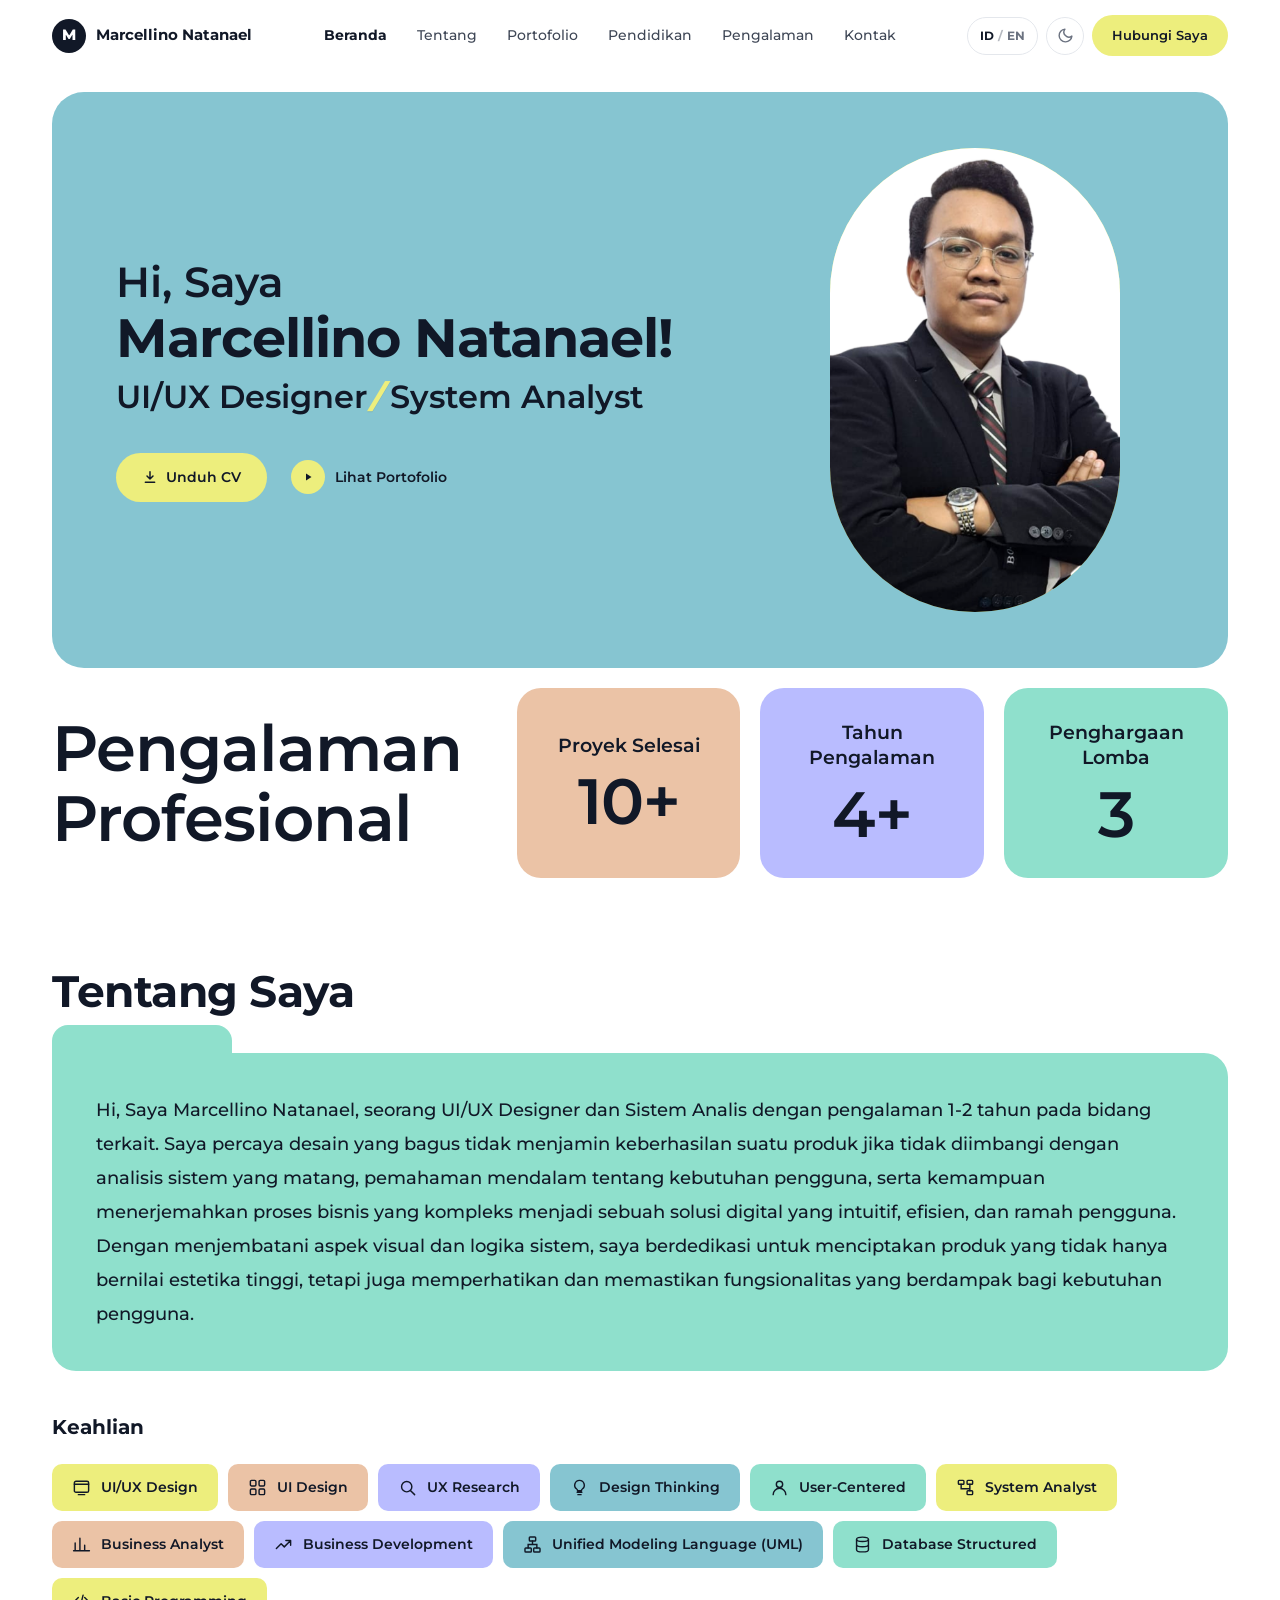
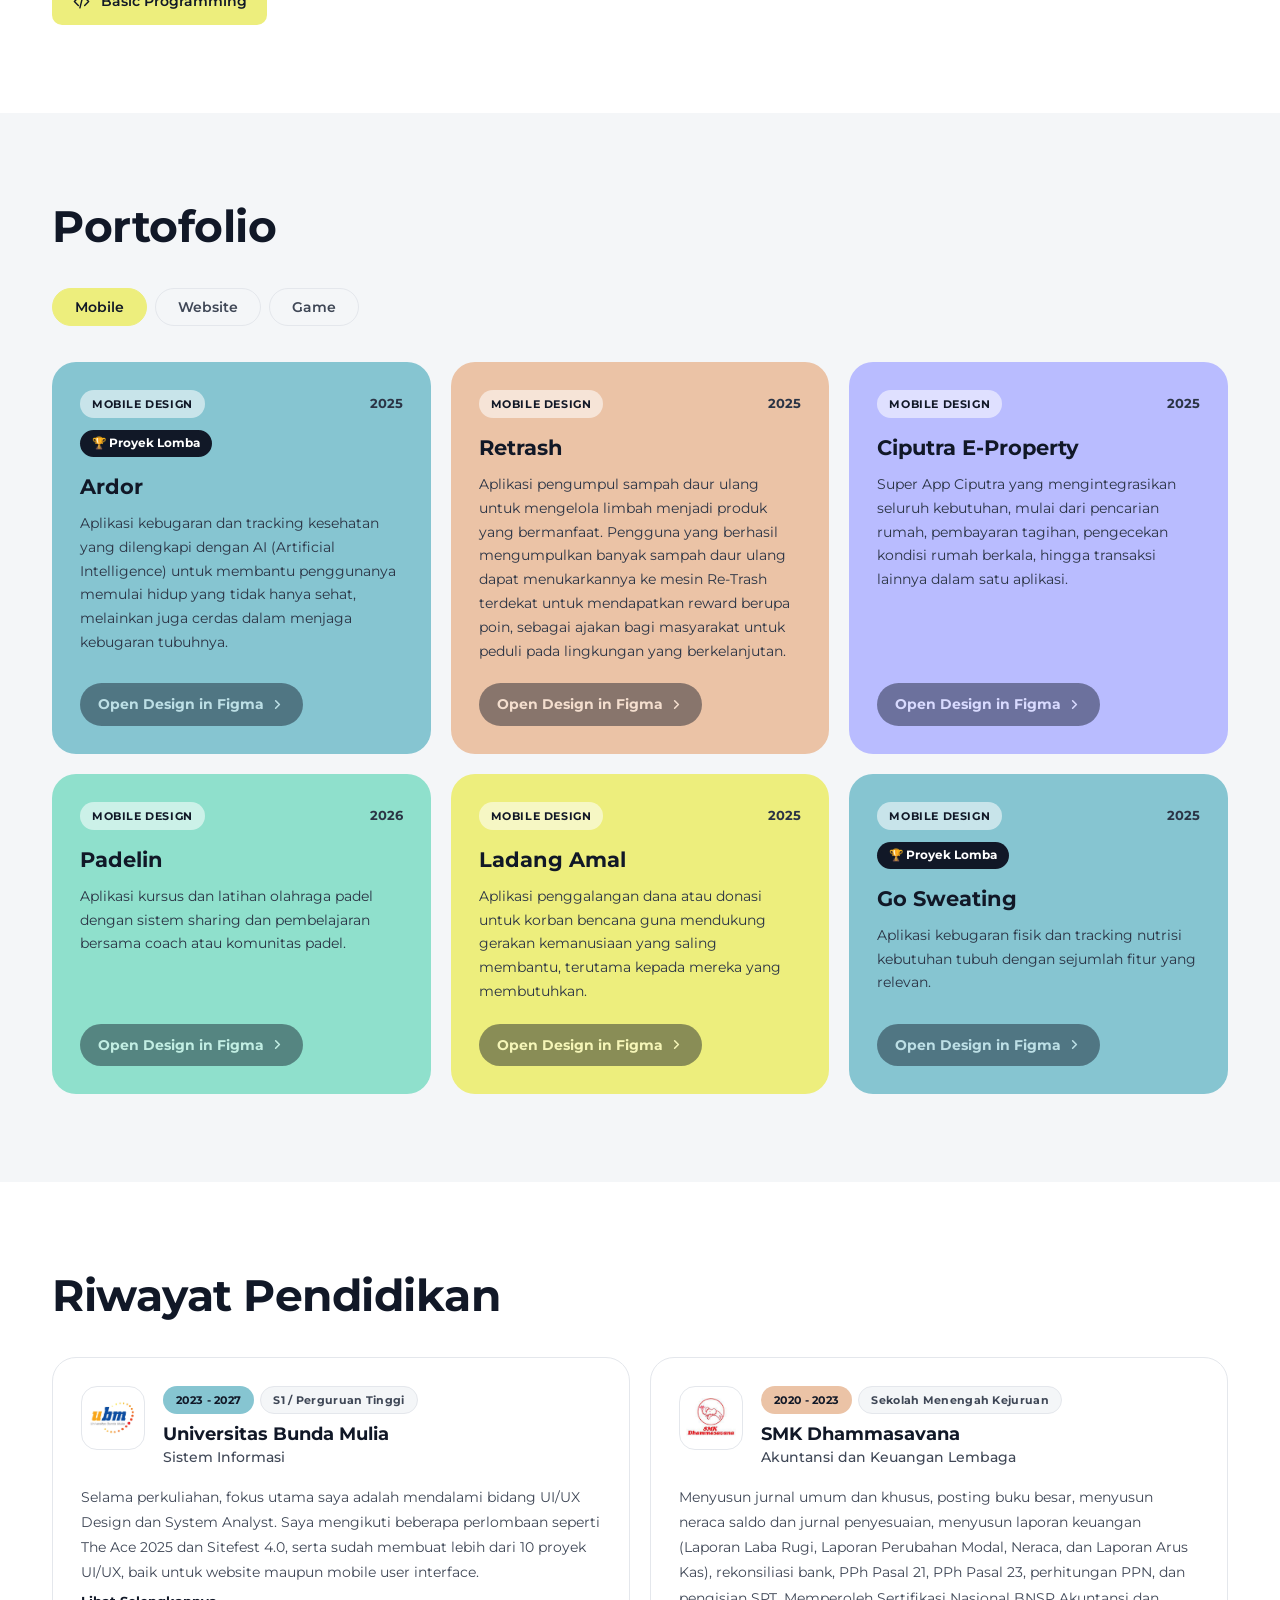
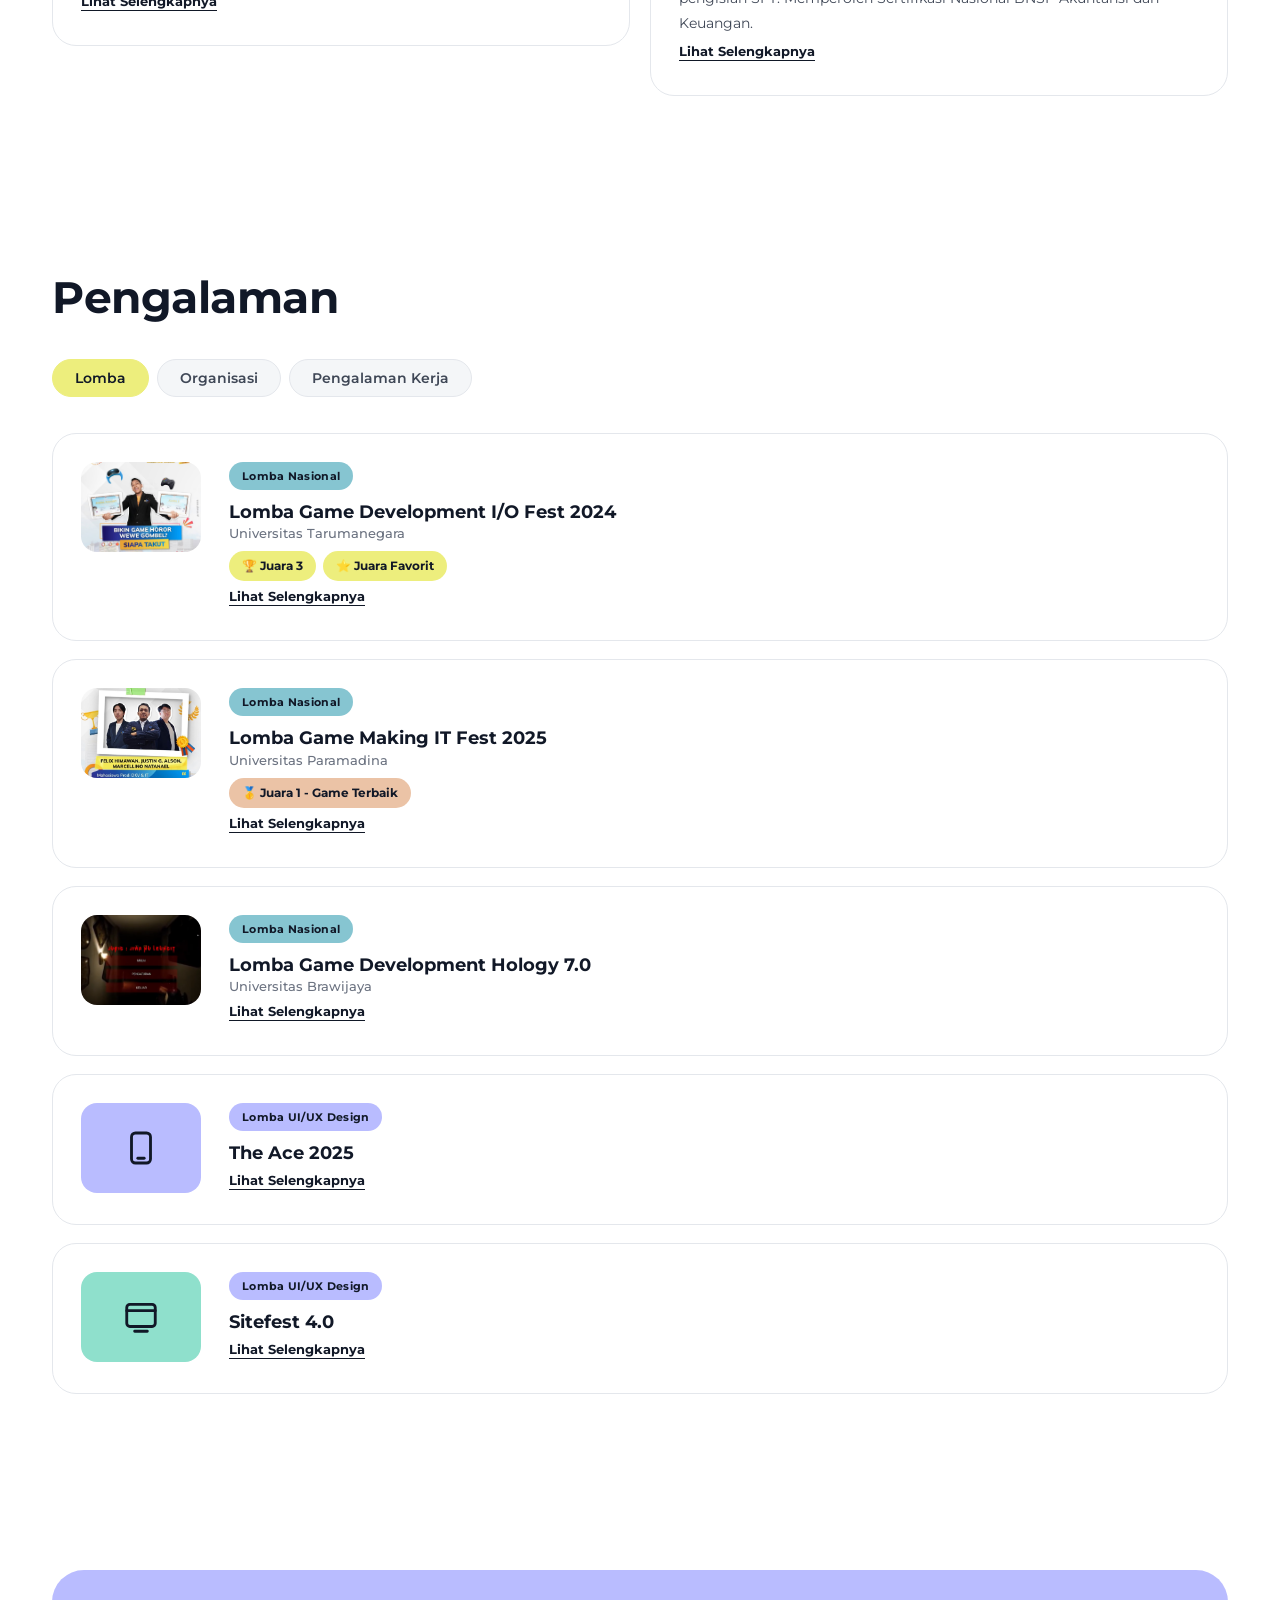
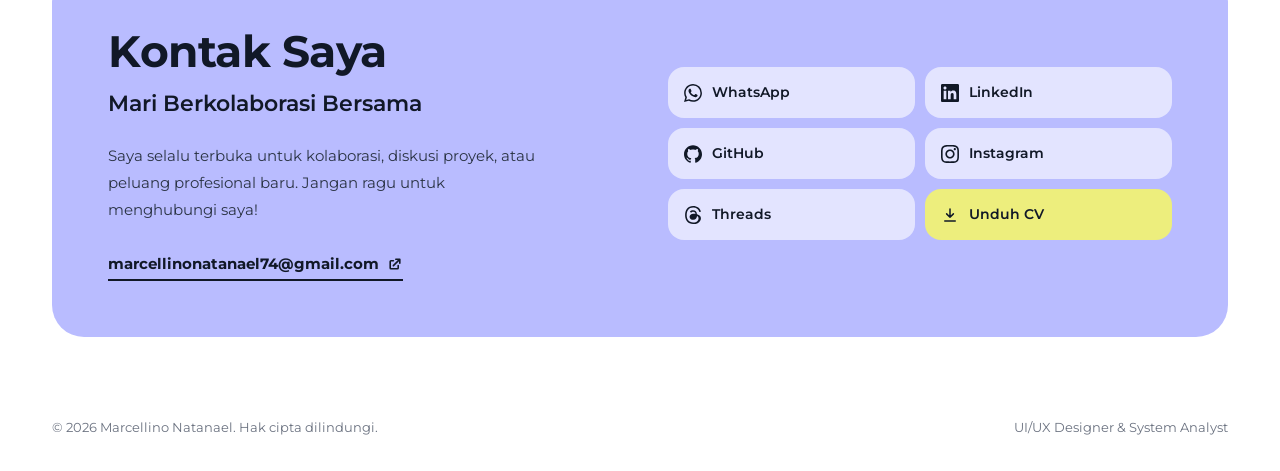
==== commit de0df2ba: "Redesign portfolio with pastel card theme, light/dark mode and updated content - New template-based " ====
--- a/index.html
+++ b/index.html
@@ -3,10 +3,19 @@
 <head>
   <meta charset="UTF-8" />
   <meta name="viewport" content="width=device-width, initial-scale=1.0"/>
-  <title>Marcellino Natanael – Portfolio</title>
+  <title>Marcellino Natanael | Portfolio</title>
+  <meta name="description" content="Portfolio Marcellino Natanael, UI/UX Designer dan System Analyst." />
+  <script>
+    /* Apply saved theme before first paint to avoid a flash */
+    (function () {
+      var theme = 'light';
+      try { theme = localStorage.getItem('theme') || 'light'; } catch (e) {}
+      document.documentElement.setAttribute('data-theme', theme);
+    })();
+  </script>
   <link rel="preconnect" href="https://fonts.googleapis.com">
   <link rel="preconnect" href="https://fonts.gstatic.com" crossorigin>
-  <link href="https://fonts.googleapis.com/css2?family=Inter:wght@300;400;500;600;700;800&display=swap" rel="stylesheet">
+  <link href="https://fonts.googleapis.com/css2?family=Montserrat:wght@400;500;600;700;800&display=swap" rel="stylesheet">
   <link rel="stylesheet" href="css/index.css"/>
   <link rel="icon" type="image/x-icon" href="favicon.ico">
 </head>
@@ -22,26 +31,30 @@
   <nav class="navbar" id="navbar">
     <div class="nav-inner">
       <a href="#beranda" class="nav-logo">
-        <div class="logo-text">
-          <span class="logo-name">Marcellino Natanael</span>
-        </div>
+        <span class="logo-mark">M</span>
+        <span class="logo-name">Marcellino Natanael</span>
       </a>
 
       <ul class="nav-links" id="navLinks">
         <li><a href="#beranda"    class="nav-link active" data-i18n="nav_home">Beranda</a></li>
-        <li><a href="#tentang"   class="nav-link" data-i18n="nav_about">Tentang</a></li>
-        <li><a href="#portfolio" class="nav-link" data-i18n="nav_portfolio">Portofolio</a></li>
+        <li><a href="#tentang"    class="nav-link" data-i18n="nav_about">Tentang</a></li>
+        <li><a href="#portfolio"  class="nav-link" data-i18n="nav_portfolio">Portofolio</a></li>
         <li><a href="#pendidikan" class="nav-link" data-i18n="nav_edu">Pendidikan</a></li>
         <li><a href="#pengalaman" class="nav-link" data-i18n="nav_exp">Pengalaman</a></li>
-        <li><a href="#kontak"    class="nav-link" data-i18n="nav_contact">Kontak</a></li>
+        <li><a href="#kontak"     class="nav-link" data-i18n="nav_contact">Kontak</a></li>
       </ul>
 
       <div class="nav-right">
-        <button class="lang-toggle" id="langToggle" aria-label="Toggle language">
+        <button class="icon-toggle lang-toggle" id="langToggle" aria-label="Toggle language">
           <span class="lang-id active">ID</span>
           <span class="lang-divider">/</span>
           <span class="lang-en">EN</span>
         </button>
+        <button class="icon-toggle theme-toggle" id="themeToggle" aria-label="Toggle dark mode">
+          <svg class="icon-moon" viewBox="0 0 24 24" fill="none" stroke="currentColor" stroke-width="2"><path d="M21 12.8A9 9 0 1111.2 3a7 7 0 009.8 9.8z" stroke-linecap="round" stroke-linejoin="round"/></svg>
+          <svg class="icon-sun" viewBox="0 0 24 24" fill="none" stroke="currentColor" stroke-width="2"><circle cx="12" cy="12" r="4"/><path d="M12 2v2M12 20v2M4.9 4.9l1.4 1.4M17.7 17.7l1.4 1.4M2 12h2M20 12h2M4.9 19.1l1.4-1.4M17.7 6.3l1.4-1.4" stroke-linecap="round"/></svg>
+        </button>
+        <a href="#kontak" class="btn btn-yellow nav-cta" data-i18n="hero_btn_contact">Hubungi Saya</a>
         <button class="hamburger" id="hamburger" aria-label="Toggle menu">
           <span></span><span></span><span></span>
         </button>
@@ -51,52 +64,50 @@
 
   <!-- SCROLL PROGRESS BAR -->
   <div class="scroll-progress" id="scrollProgress"></div>
+
+  <!-- BERANDA -->
   <section class="hero" id="beranda">
-    <div class="hero-bg-grid"></div>
-    <div class="hero-blob hero-blob-1"></div>
-    <div class="hero-blob hero-blob-2"></div>
-    <div class="hero-inner">
-      <div class="hero-left">
-        <h1 class="hero-title">Marcellino Natanael</h1>
-        <p class="hero-role" data-i18n="hero_badge">UI/UX Designer</p>
-        <div class="hero-actions">
-          <a href="#kontak" class="btn-primary" data-i18n="hero_btn_contact">
-            <span>Hubungi Saya</span>
-            <svg viewBox="0 0 20 20" fill="currentColor" width="16" height="16"><path d="M10.894 2.553a1 1 0 00-1.788 0l-7 14a1 1 0 001.169 1.409l5-1.429A1 1 0 009 15.571V11a1 1 0 112 0v4.571a1 1 0 00.725.962l5 1.428a1 1 0 001.17-1.408l-7-14z"/></svg>
-          </a>
-          <a href="#portfolio" class="btn-outline" data-i18n="hero_btn_portfolio">
-            <span>Lihat Portofolio</span>
-            <svg viewBox="0 0 20 20" fill="currentColor" width="16" height="16"><path fill-rule="evenodd" d="M7.293 14.707a1 1 0 010-1.414L10.586 10 7.293 6.707a1 1 0 011.414-1.414l4 4a1 1 0 010 1.414l-4 4a1 1 0 01-1.414 0z" clip-rule="evenodd"/></svg>
-          </a>
-        </div>
+    <div class="container">
+      <div class="hero-card">
+        <div class="hero-left">
+          <p class="hero-hello" data-i18n="hero_hello">Hi, Saya</p>
+          <h1 class="hero-title">Marcellino Natanael!</h1>
+          <p class="hero-role">UI/UX Designer<span class="slash">/</span>System Analyst</p>
+          <div class="hero-actions">
+            <a href="CV.pdf" class="btn btn-yellow" download="CV_Marcellino_Natanael.pdf">
+              <svg viewBox="0 0 24 24" fill="none" stroke="currentColor" stroke-width="2.2" width="16" height="16"><path d="M12 4v11m0 0l-4.5-4.5M12 15l4.5-4.5M5 20h14" stroke-linecap="round" stroke-linejoin="round"/></svg>
+              <span data-i18n="hero_btn_cv">Unduh CV</span>
+            </a>
+            <a href="#portfolio" class="btn-play">
+              <span class="play-dot"><svg viewBox="0 0 24 24" fill="currentColor" width="12" height="12"><path d="M8 5v14l11-7z"/></svg></span>
+              <span data-i18n="hero_btn_portfolio">Lihat Portofolio</span>
+            </a>
+          </div>
+        </div>
+        <div class="hero-right">
+          <div class="hero-arch">
+            <img src="img/Profile.png" alt="Marcellino Natanael" class="zoomable" />
+          </div>
+        </div>
+      </div>
+
+      <div class="hero-bottom">
+        <h2 class="hero-exp-title" data-i18n="hero_exp_title">Pengalaman<br>Profesional</h2>
         <div class="hero-stats">
-          <div class="stat-item">
+          <div class="stat-card stat-card--peach">
+            <span class="stat-label" data-i18n="stat_projects">Proyek Selesai</span>
             <span class="stat-num">10+</span>
-            <span class="stat-label">Proyek<br>Diselesaikan</span>
-          </div>
-          <div class="stat-item">
+          </div>
+          <div class="stat-card stat-card--lav">
+            <span class="stat-label" data-i18n="stat_years">Tahun Pengalaman</span>
             <span class="stat-num">4+</span>
-            <span class="stat-label">Tahun<br>Pengalaman</span>
-          </div>
-          <div class="stat-item">
+          </div>
+          <div class="stat-card stat-card--mint">
+            <span class="stat-label" data-i18n="stat_awards">Penghargaan Lomba</span>
             <span class="stat-num">3</span>
-            <span class="stat-label">Penghargaan<br>Lomba</span>
-          </div>
-        </div>
-      </div>
-      <div class="hero-right">
-        <div class="hero-photo-wrapper">
-          <div class="hero-photo-frame">
-            <div class="photo-box">
-              <img src="img/Profile.png" alt="Marcellino Natanael" class="zoomable" />
-            </div>
-          </div>
-        </div>
-      </div>
-    </div>
-    <div class="hero-scroll-hint">
-      <span>Scroll</span>
-      <div class="scroll-line"></div>
+          </div>
+        </div>
+      </div>
     </div>
   </section>
 
@@ -104,65 +115,26 @@
   <section class="section about-section" id="tentang">
     <div class="container">
       <div class="section-header">
-        <div class="section-label" data-i18n="about_label">TENTANG SAYA</div>
-      </div>
-
-      <div class="about-grid">
-        <div class="about-bio">
-          <p class="about-lead" data-i18n="about_bio">Hi, Saya Marcellino Natanael! Sebagai seorang UI/UX Designer, saya percaya bahwa desain yang baik bukan hanya sekedar visual yang cantik, tapi bagaimana desain tersebut dapat menjawab dan menyelesaikan permasalahan yang dibutuhkan pengguna. Dengan keahlian dibidang riset user, wireframing, hingga prototyping di Figma, saya mampu merancang desain antar muka aplikasi mobile maupun website berdasarkan kebutuhan pengguna yang modern, interaktif dan intuitif.</p>
-
-          <h3 class="skill-pills-title" data-i18n="skill_title">Keahlian</h3>
-          <div class="skill-tags-section">
-            <div class="skill-tags">
-              <span class="skill-tag">
-                <svg viewBox="0 0 24 24" fill="none" stroke="currentColor" stroke-width="1.6"><rect x="4" y="3" width="16" height="18" rx="1.5"/><path d="M8 8h8M8 12h8M8 16h5" stroke-linecap="round"/></svg>
-                Riset Pengguna
-              </span>
-              <span class="skill-tag">
-                <svg viewBox="0 0 24 24" fill="none" stroke="currentColor" stroke-width="1.6"><path d="M4 12a8 8 0 0113.66-5.66L20 8M20 4v4h-4M20 12a8 8 0 01-13.66 5.66L4 16M4 20v-4h4" stroke-linecap="round" stroke-linejoin="round"/></svg>
-                Penggunaan Metode Desain
-              </span>
-              <span class="skill-tag">
-                <svg viewBox="0 0 24 24" fill="none" stroke="currentColor" stroke-width="1.6"><rect x="3" y="4" width="18" height="14" rx="1.5"/><path d="M3 8h18M7 13h4M7 16h7" stroke-linecap="round"/></svg>
-                Wireframing
-              </span>
-              <span class="skill-tag">
-                <svg viewBox="0 0 24 24" fill="none" stroke="currentColor" stroke-width="1.6"><rect x="3" y="4" width="7" height="16" rx="1"/><rect x="14" y="4" width="7" height="7" rx="1"/><rect x="14" y="14" width="7" height="6" rx="1"/></svg>
-                Auto Layout
-              </span>
-              <span class="skill-tag">
-                <svg viewBox="0 0 24 24" fill="none" stroke="currentColor" stroke-width="1.6"><path d="M12 2l2.5 4.5L19 8l-3.5 3 1 5-4.5-2.5L7.5 16l1-5L5 8l4.5-1.5z"/></svg>
-                Component
-              </span>
-              <span class="skill-tag">
-                <svg viewBox="0 0 24 24" fill="none" stroke="currentColor" stroke-width="1.6"><circle cx="5" cy="6" r="2.2"/><circle cx="19" cy="18" r="2.2"/><circle cx="19" cy="6" r="2.2"/><path d="M7 6h10M17 8.2V15.8M17 15.8L9 6" stroke-linecap="round"/></svg>
-                User Flow
-              </span>
-              <span class="skill-tag">
-                <svg viewBox="0 0 24 24" fill="none" stroke="currentColor" stroke-width="1.6"><rect x="6" y="2.5" width="12" height="19" rx="2.5"/><path d="M10 19h4" stroke-linecap="round"/></svg>
-                Mockup Application
-              </span>
-            </div>
-          </div>
-        </div>
-
-        <div class="about-photo-col">
-          <div class="about-photo-box">
-            <div class="photo-box" id="aboutPhotoBox">
-              <img id="aboutPhotoImg" src="" alt="Foto Marcellino Natanael" class="zoomable" />
-              <label class="about-photo-upload" for="aboutPhotoInput">
-                <svg viewBox="0 0 24 24" fill="none" stroke="currentColor" stroke-width="1.5"><path d="M12 16V4m0 0L7 9m5-5l5 5" stroke-linecap="round" stroke-linejoin="round"/><path d="M20 16.5v2A2.5 2.5 0 0117.5 21h-11A2.5 2.5 0 014 18.5v-2" stroke-linecap="round" stroke-linejoin="round"/></svg>
-                <span>Upload Foto Anda</span>
-                <small>PNG / JPG, maks. 5MB</small>
-              </label>
-            </div>
-            <input type="file" id="aboutPhotoInput" accept="image/*" hidden />
-            <label for="aboutPhotoInput" class="about-photo-change" id="aboutPhotoChange" style="display:none">
-              <svg viewBox="0 0 24 24" width="14" height="14" fill="currentColor"><path d="M3 17.25V21h3.75L17.81 9.94l-3.75-3.75L3 17.25zM20.71 7.04a1 1 0 000-1.41l-2.34-2.34a1 1 0 00-1.41 0l-1.83 1.83 3.75 3.75 1.83-1.83z"/></svg>
-              Ganti Foto
-            </label>
-          </div>
-        </div>
+        <h2 class="section-label" data-i18n="about_label">Tentang Saya</h2>
+      </div>
+
+      <div class="about-card">
+        <p class="about-lead" data-i18n="about_bio"></p>
+      </div>
+
+      <h3 class="sub-title" data-i18n="skill_title">Keahlian</h3>
+      <div class="skill-tags">
+        <span class="skill-tag"><svg viewBox="0 0 24 24" fill="none" stroke="currentColor" stroke-width="1.8"><rect x="3" y="4" width="18" height="14" rx="2"/><path d="M3 8h18M8 21h8" stroke-linecap="round"/></svg>UI/UX Design</span>
+        <span class="skill-tag"><svg viewBox="0 0 24 24" fill="none" stroke="currentColor" stroke-width="1.8"><rect x="3" y="3" width="7" height="7" rx="1.5"/><rect x="14" y="3" width="7" height="7" rx="1.5"/><rect x="3" y="14" width="7" height="7" rx="1.5"/><rect x="14" y="14" width="7" height="7" rx="1.5"/></svg>UI Design</span>
+        <span class="skill-tag"><svg viewBox="0 0 24 24" fill="none" stroke="currentColor" stroke-width="1.8"><circle cx="11" cy="11" r="6.5"/><path d="M16 16l5 5" stroke-linecap="round"/></svg>UX Research</span>
+        <span class="skill-tag"><svg viewBox="0 0 24 24" fill="none" stroke="currentColor" stroke-width="1.8"><path d="M9 18h6M10 21h4M12 3a6 6 0 00-3.5 10.9c.6.4 1 1.1 1 1.9V16h5v-.2c0-.8.4-1.5 1-1.9A6 6 0 0012 3z" stroke-linecap="round" stroke-linejoin="round"/></svg>Design Thinking</span>
+        <span class="skill-tag"><svg viewBox="0 0 24 24" fill="none" stroke="currentColor" stroke-width="1.8"><circle cx="12" cy="8" r="4"/><path d="M4 21a8 8 0 0116 0" stroke-linecap="round"/></svg>User-Centered</span>
+        <span class="skill-tag"><svg viewBox="0 0 24 24" fill="none" stroke="currentColor" stroke-width="1.8"><rect x="3" y="3" width="7" height="5" rx="1"/><rect x="14" y="16" width="7" height="5" rx="1"/><rect x="14" y="3" width="7" height="5" rx="1"/><path d="M6.5 8v5.5h11V16M17.5 8v5.5" stroke-linecap="round"/></svg>System Analyst</span>
+        <span class="skill-tag"><svg viewBox="0 0 24 24" fill="none" stroke="currentColor" stroke-width="1.8"><path d="M4 20V10M10 20V4M16 20v-7M22 20H2" stroke-linecap="round"/></svg>Business Analyst</span>
+        <span class="skill-tag"><svg viewBox="0 0 24 24" fill="none" stroke="currentColor" stroke-width="1.8"><path d="M3 17l6-6 4 4 8-8M15 7h6v6" stroke-linecap="round" stroke-linejoin="round"/></svg>Business Development</span>
+        <span class="skill-tag"><svg viewBox="0 0 24 24" fill="none" stroke="currentColor" stroke-width="1.8"><rect x="8" y="2.5" width="8" height="5" rx="1"/><rect x="2.5" y="16.5" width="8" height="5" rx="1"/><rect x="13.5" y="16.5" width="8" height="5" rx="1"/><path d="M12 7.5V12M6.5 16.5V12h11v4.5" stroke-linecap="round"/></svg>Unified Modeling Language (UML)</span>
+        <span class="skill-tag"><svg viewBox="0 0 24 24" fill="none" stroke="currentColor" stroke-width="1.8"><ellipse cx="12" cy="5.5" rx="7.5" ry="2.8"/><path d="M4.5 5.5v13c0 1.5 3.4 2.8 7.5 2.8s7.5-1.3 7.5-2.8v-13M4.5 12c0 1.5 3.4 2.8 7.5 2.8s7.5-1.3 7.5-2.8"/></svg>Database Structured</span>
+        <span class="skill-tag"><svg viewBox="0 0 24 24" fill="none" stroke="currentColor" stroke-width="1.8"><path d="M8 7l-5 5 5 5M16 7l5 5-5 5M14 4l-4 16" stroke-linecap="round" stroke-linejoin="round"/></svg>Basic Programming</span>
       </div>
     </div>
   </section>
@@ -171,13 +143,13 @@
   <section class="section portfolio-section" id="portfolio">
     <div class="container">
       <div class="section-header">
-        <div class="section-label" data-i18n="port_label">PORTOFOLIO</div>
-      </div>
-
-      <div class="portfolio-filter">
-        <button class="filter-btn active" data-filter="mobile" data-i18n="filter_mobile">Mobile</button>
-        <button class="filter-btn" data-filter="website" data-i18n="filter_website">Website</button>
-        <button class="filter-btn" data-filter="game" data-i18n="filter_game">Game</button>
+        <h2 class="section-label" data-i18n="port_label">Portofolio</h2>
+      </div>
+
+      <div class="pill-group portfolio-filter">
+        <button class="pill filter-btn active" data-filter="mobile" data-i18n="filter_mobile">Mobile</button>
+        <button class="pill filter-btn" data-filter="website" data-i18n="filter_website">Website</button>
+        <button class="pill filter-btn" data-filter="game" data-i18n="filter_game">Game</button>
       </div>
 
       <div class="portfolio-grid" id="portfolioGrid"></div>
@@ -188,58 +160,51 @@
   <section class="section edu-section" id="pendidikan">
     <div class="container">
       <div class="section-header">
-        <div class="section-label" data-i18n="edu_label">RIWAYAT PENDIDIKAN</div>
-        <h2 class="section-title" data-i18n="edu_title">Latar Belakang<br>Pendidikan</h2>
-      </div>
-
-      <div class="edu-timeline">
-        <div class="edu-card">
-          <div class="edu-logo-wrap">
-            <img src="img/logo_ubm.png" alt="Universitas Bunda Mulia" class="edu-logo-img zoomable" />
-          </div>
-          <div class="edu-info">
-            <span class="edu-year-badge">2023 – 2027</span>
-            <span class="edu-level" data-i18n="edu_univ">Perguruan Tinggi</span>
-            <h4>Universitas Bunda Mulia</h4>
-            <p data-i18n="edu_univ_prog">Sistem Informasi</p>
-          </div>
-        </div>
-
-        <div class="edu-card">
-          <div class="edu-logo-wrap">
-            <img src="img/logo_smk.jpg" alt="SMK Dhammasavana" class="edu-logo-img zoomable" />
-          </div>
-          <div class="edu-info">
-            <span class="edu-year-badge">2020 – 2023</span>
-            <span class="edu-level" data-i18n="edu_smk">SMK / Sederajat</span>
-            <h4>SMK Dhammasavana</h4>
-            <p data-i18n="edu_smk_prog">Akuntansi Keuangan dan Lembaga</p>
-          </div>
-        </div>
-
-        <div class="edu-card">
-          <div class="edu-logo-wrap">
-            <img src="img/logo_smk.jpg" alt="SMP Dhammasavana" class="edu-logo-img zoomable" />
-          </div>
-          <div class="edu-info">
-            <span class="edu-year-badge">2017 – 2020</span>
-            <span class="edu-level" data-i18n="edu_smp">SMP / Sederajat</span>
-            <h4>SMP Dhammasavana</h4>
-            <p data-i18n="edu_smp_prog">Program Reguler</p>
-          </div>
-        </div>
-
-        <div class="edu-card">
-          <div class="edu-logo-wrap">
-            <img src="img/logo_sd.png" alt="SD Budhidaya" class="edu-logo-img zoomable" />
-          </div>
-          <div class="edu-info">
-            <span class="edu-year-badge">2011 – 2017</span>
-            <span class="edu-level" data-i18n="edu_sd">SD / Sederajat</span>
-            <h4>SD Budhidaya</h4>
-            <p data-i18n="edu_sd_prog">Program Reguler</p>
-          </div>
-        </div>
+        <h2 class="section-label" data-i18n="edu_label">Riwayat Pendidikan</h2>
+      </div>
+
+      <div class="edu-list">
+        <article class="edu-card">
+          <div class="edu-head">
+            <div class="edu-logo-wrap">
+              <img src="img/logo_ubm.png" alt="Universitas Bunda Mulia" class="edu-logo-img zoomable" />
+            </div>
+            <div class="edu-info">
+              <div class="edu-badges">
+                <span class="chip chip--teal">2023 - 2027</span>
+                <span class="chip" data-i18n="edu_univ">S1 / Perguruan Tinggi</span>
+              </div>
+              <h3>Universitas Bunda Mulia</h3>
+              <p class="edu-prog" data-i18n="edu_univ_prog">Sistem Informasi</p>
+            </div>
+          </div>
+          <p class="edu-desc" data-i18n="edu_univ_desc"></p>
+          <button class="text-toggle" data-i18n="see_more">Lihat Selengkapnya</button>
+          <div class="collapse">
+            <p class="edu-desc" data-i18n="edu_univ_more"></p>
+          </div>
+        </article>
+
+        <article class="edu-card">
+          <div class="edu-head">
+            <div class="edu-logo-wrap">
+              <img src="img/logo_smk.jpg" alt="SMK Dhammasavana" class="edu-logo-img zoomable" />
+            </div>
+            <div class="edu-info">
+              <div class="edu-badges">
+                <span class="chip chip--peach">2020 - 2023</span>
+                <span class="chip" data-i18n="edu_smk">Sekolah Menengah Kejuruan</span>
+              </div>
+              <h3>SMK Dhammasavana</h3>
+              <p class="edu-prog" data-i18n="edu_smk_prog">Akuntansi dan Keuangan Lembaga</p>
+            </div>
+          </div>
+          <p class="edu-desc" data-i18n="edu_smk_desc"></p>
+          <button class="text-toggle" data-i18n="see_more">Lihat Selengkapnya</button>
+          <div class="collapse">
+            <p class="edu-desc" data-i18n="edu_smk_more"></p>
+          </div>
+        </article>
       </div>
     </div>
   </section>
@@ -248,31 +213,31 @@
   <section class="section exp-section" id="pengalaman">
     <div class="container">
       <div class="section-header">
-        <div class="section-label" data-i18n="exp_label">PENGALAMAN</div>
-      </div>
-
-      <div class="exp-tabs">
-        <button class="exp-tab active" data-tab="lomba" data-i18n="tab_lomba">Lomba</button>
-        <button class="exp-tab" data-tab="organisasi" data-i18n="tab_org">Organisasi</button>
-        <button class="exp-tab" data-tab="kerja" data-i18n="tab_work">Pengalaman Kerja</button>
+        <h2 class="section-label" data-i18n="exp_label">Pengalaman</h2>
+      </div>
+
+      <div class="pill-group exp-tabs">
+        <button class="pill exp-tab active" data-tab="lomba" data-i18n="tab_lomba">Lomba</button>
+        <button class="pill exp-tab" data-tab="organisasi" data-i18n="tab_org">Organisasi</button>
+        <button class="pill exp-tab" data-tab="kerja" data-i18n="tab_work">Pengalaman Kerja</button>
       </div>
 
       <!-- Lomba -->
       <div class="exp-content active" id="tab-lomba">
-        <div class="exp-card expandable">
+        <div class="exp-card">
           <div class="exp-img-wrap">
             <img src="img/io_fest.jpg" alt="I/O Fest 2024" class="exp-photo zoomable" />
           </div>
           <div class="exp-body">
-            <span class="exp-tag" data-i18n="tag_national">Lomba Nasional</span>
-            <h3 data-i18n="lomba1_name">Lomba Game Development I/O Fest 2024<br><small>Universitas Tarumanegara</small></h3>
+            <span class="chip chip--teal" data-i18n="tag_national">Lomba Nasional</span>
+            <h3 data-i18n="lomba1_name"></h3>
             <p class="exp-achievement">
-              <span class="achievement-badge">🏆 Juara 3</span>
-              <span class="achievement-badge">⭐ Juara Favorit</span>
+              <span class="achievement-badge" data-i18n="award_3rd">🏆 Juara 3</span>
+              <span class="achievement-badge" data-i18n="award_fav">⭐ Juara Favorit</span>
             </p>
-            <button class="exp-toggle" data-i18n="see_more">Lihat Selengkapnya</button>
-            <div class="exp-detail">
-              <p data-i18n="lomba1_desc">Lomba I/O Fest merupakan lomba nasional tahunan yang diselenggarakan oleh Universitas Tarumanegara. Pada tahun 2024 mengusung tema lokal, membuat game 3D horror tentang anak yang diculik wewe gombel dengan mekanik puzzle solving dan escaping.</p>
+            <button class="text-toggle" data-i18n="see_more">Lihat Selengkapnya</button>
+            <div class="collapse">
+              <p data-i18n="lomba1_desc"></p>
               <p class="exp-doc-label" data-i18n="doc_label">Dokumentasi</p>
               <div class="exp-docs">
                 <img src="img/IMG_2323.jpg" alt="Dokumentasi I/O Fest 1" class="exp-doc-img zoomable" />
@@ -283,19 +248,19 @@
           </div>
         </div>
 
-        <div class="exp-card expandable">
+        <div class="exp-card">
           <div class="exp-img-wrap">
             <img src="img/Lomba_1.jpeg" alt="IT Fest 2025" class="exp-photo zoomable" />
           </div>
           <div class="exp-body">
-            <span class="exp-tag" data-i18n="tag_national">Lomba Nasional</span>
-            <h3 data-i18n="lomba2_name">Lomba Game Making IT Fest 2025<br><small>Universitas Paramadina</small></h3>
+            <span class="chip chip--teal" data-i18n="tag_national">Lomba Nasional</span>
+            <h3 data-i18n="lomba2_name"></h3>
             <p class="exp-achievement">
-              <span class="achievement-badge achievement-badge--gold">🥇 Juara 1 – Game Terbaik</span>
+              <span class="achievement-badge achievement-badge--gold" data-i18n="award_1st">🥇 Juara 1 - Game Terbaik</span>
             </p>
-            <button class="exp-toggle" data-i18n="see_more">Lihat Selengkapnya</button>
-            <div class="exp-detail">
-              <p data-i18n="lomba2_desc">IT Fest merupakan kompetisi tahunan di bidang teknologi dan inovasi. Pada tahun 2025 dalam kategori Game Making, berhasil meraih Juara 1 sekaligus penghargaan Game Terbaik.</p>
+            <button class="text-toggle" data-i18n="see_more">Lihat Selengkapnya</button>
+            <div class="collapse">
+              <p data-i18n="lomba2_desc"></p>
               <p class="exp-doc-label" data-i18n="doc_label">Dokumentasi</p>
               <div class="exp-docs">
                 <img src="img/Lomba_1.jpeg" alt="Dokumentasi IT Fest 1" class="exp-doc-img zoomable" />
@@ -305,6 +270,54 @@
             </div>
           </div>
         </div>
+
+        <div class="exp-card">
+          <div class="exp-img-wrap">
+            <img src="img/jurig_1.png" alt="Hology 7.0" class="exp-photo zoomable" />
+          </div>
+          <div class="exp-body">
+            <span class="chip chip--teal" data-i18n="tag_national">Lomba Nasional</span>
+            <h3 data-i18n="lomba3_name"></h3>
+            <button class="text-toggle" data-i18n="see_more">Lihat Selengkapnya</button>
+            <div class="collapse">
+              <p data-i18n="lomba3_desc"></p>
+              <p class="exp-doc-label" data-i18n="doc_label">Dokumentasi</p>
+              <div class="exp-docs">
+                <img src="img/jurig_1.png" alt="Jurig Jiwa Nu Leungit 1" class="exp-doc-img zoomable" />
+                <img src="img/jurig_2.png" alt="Jurig Jiwa Nu Leungit 2" class="exp-doc-img zoomable" />
+                <img src="img/jurig_3.png" alt="Jurig Jiwa Nu Leungit 3" class="exp-doc-img zoomable" />
+              </div>
+            </div>
+          </div>
+        </div>
+
+        <div class="exp-card">
+          <div class="exp-img-wrap exp-img-wrap--icon exp-img-wrap--lav">
+            <svg viewBox="0 0 24 24" fill="none" stroke="currentColor" stroke-width="1.8"><rect x="6" y="2.5" width="12" height="19" rx="2.5"/><path d="M10 18.5h4" stroke-linecap="round"/></svg>
+          </div>
+          <div class="exp-body">
+            <span class="chip chip--lav" data-i18n="tag_uiux">Lomba UI/UX Design</span>
+            <h3>The Ace 2025</h3>
+            <button class="text-toggle" data-i18n="see_more">Lihat Selengkapnya</button>
+            <div class="collapse">
+              <p data-i18n="lomba4_desc"></p>
+            </div>
+          </div>
+        </div>
+
+        <div class="exp-card">
+          <div class="exp-img-wrap exp-img-wrap--icon exp-img-wrap--mint">
+            <svg viewBox="0 0 24 24" fill="none" stroke="currentColor" stroke-width="1.8"><rect x="3" y="4" width="18" height="14" rx="2"/><path d="M3 8h18M8 21h8" stroke-linecap="round"/></svg>
+          </div>
+          <div class="exp-body">
+            <span class="chip chip--lav" data-i18n="tag_uiux">Lomba UI/UX Design</span>
+            <h3>Sitefest 4.0</h3>
+            <button class="text-toggle" data-i18n="see_more">Lihat Selengkapnya</button>
+            <div class="collapse">
+              <p data-i18n="lomba5_desc"></p>
+            </div>
+          </div>
+        </div>
       </div>
 
       <!-- Organisasi -->
@@ -314,15 +327,10 @@
             <img src="img/Himsi.png" alt="HIMSI" class="exp-photo zoomable" />
           </div>
           <div class="exp-body">
-            <span class="exp-tag" data-i18n="tag_org">Organisasi Kampus</span>
-            <h3>HIMSI – Himpunan Mahasiswa Sistem Informasi</h3>
-            <p class="exp-period"><span>Periode:</span> 2025 – 2026 &nbsp;·&nbsp; <span>Koordinator Desain (Design Co.)</span></p>
-            <ul class="exp-duties">
-              <li>Memastikan standar desain sesuai tema/topik acara.</li>
-              <li>Membuat konten feed &amp; story Instagram (Poster, Feed Edukasi, dll).</li>
-              <li>Mengarahkan anggota tim dengan ide dan solusi desain.</li>
-              <li>Memastikan feed tidak mengalami typo dan inkonsistensi desain.</li>
-            </ul>
+            <span class="chip chip--teal" data-i18n="tag_org">Organisasi Kampus</span>
+            <h3>HIMSI - Himpunan Mahasiswa Sistem Informasi</h3>
+            <p class="exp-period"><span data-i18n="period">Periode</span>: 2025 - 2026 &nbsp;·&nbsp; <span data-i18n="org1_role">Koordinator Desain (Design Co.)</span></p>
+            <ul class="exp-duties" data-i18n="org1_duties"></ul>
           </div>
         </div>
       </div>
@@ -334,15 +342,10 @@
             <img src="img/PKL_1.jpeg" alt="PT Bet Obaja International" class="exp-photo zoomable" />
           </div>
           <div class="exp-body">
-            <span class="exp-tag">Praktik Kerja Lapangan</span>
+            <span class="chip chip--teal" data-i18n="tag_internship">Praktik Kerja Lapangan</span>
             <h3>PT Bet Obaja International <small>(Tour Travel)</small></h3>
-            <p class="exp-period">01 Des 2022 – 01 Mar 2023 &nbsp;·&nbsp; Staff Accounting &amp; Finance</p>
-            <ul class="exp-duties">
-              <li>Membuat Purchasing Invoice tiket perjalanan.</li>
-              <li>Membuat billing collection / tagihan perusahaan.</li>
-              <li>Mengelola pajak PPh 21 dan 23.</li>
-              <li>Melakukan Filling Document dan proses refund transaksi.</li>
-            </ul>
+            <p class="exp-period"><span data-i18n="work1_period">01 Des 2022 - 01 Mar 2023</span> &nbsp;·&nbsp; Staff Accounting &amp; Finance</p>
+            <ul class="exp-duties" data-i18n="work1_duties"></ul>
           </div>
         </div>
         <div class="exp-card">
@@ -350,15 +353,10 @@
             <img src="img/youtube_1.png" alt="YouTube Content Creator" class="exp-photo zoomable" />
           </div>
           <div class="exp-body">
-            <span class="exp-tag">Content Creator</span>
-            <h3>YouTube – Gaming Content Creator</h3>
-            <p class="exp-period">14 Sep 2019 – Sekarang</p>
-            <ul class="exp-duties">
-              <li>Membuat konten gaming harian (record gameplay dengan OBS).</li>
-              <li>Melakukan live streaming dengan OBS.</li>
-              <li>Melakukan pengeditan konten video.</li>
-              <li>Memastikan konten layak dipublikasikan.</li>
-            </ul>
+            <span class="chip chip--teal">Content Creator</span>
+            <h3>YouTube - Gaming Content Creator</h3>
+            <p class="exp-period" data-i18n="work2_period">14 Sep 2019 - Sekarang</p>
+            <ul class="exp-duties" data-i18n="work2_duties"></ul>
           </div>
         </div>
       </div>
@@ -368,11 +366,11 @@
   <!-- KONTAK -->
   <section class="section kontak-section" id="kontak">
     <div class="container">
-      <div class="kontak-inner">
+      <div class="kontak-card">
         <div class="kontak-left">
-          <div class="section-label">KONTAK SAYA</div>
-          <h2 class="section-title">Mari Berkolaborasi<br><em>Bersama</em></h2>
-          <p class="kontak-desc">Saya selalu terbuka untuk kolaborasi, diskusi proyek, atau peluang profesional baru. Jangan ragu untuk menghubungi saya!</p>
+          <h2 class="section-label" data-i18n="contact_label">Kontak Saya</h2>
+          <p class="kontak-title" data-i18n="contact_title">Mari Berkolaborasi Bersama</p>
+          <p class="kontak-desc" data-i18n="contact_desc"></p>
           <a href="mailto:marcellinonatanael74@gmail.com" class="kontak-email-link">
             marcellinonatanael74@gmail.com
             <svg viewBox="0 0 20 20" fill="currentColor" width="16" height="16"><path d="M11 3a1 1 0 100 2h2.586l-6.293 6.293a1 1 0 101.414 1.414L15 6.414V9a1 1 0 102 0V4a1 1 0 00-1-1h-5z"/><path d="M5 5a2 2 0 00-2 2v8a2 2 0 002 2h8a2 2 0 002-2v-3a1 1 0 10-2 0v3H5V7h3a1 1 0 000-2H5z"/></svg>
@@ -380,41 +378,44 @@
         </div>
         <div class="kontak-right">
           <div class="social-grid">
-            <a href="https://wa.me/628979354860" class="social-card" title="WhatsApp" target="_blank">
+            <a href="https://wa.me/628979354860" class="social-card" title="WhatsApp" target="_blank" rel="noopener">
               <svg viewBox="0 0 24 24" fill="currentColor" class="sc-icon"><path d="M17.472 14.382c-.297-.149-1.758-.867-2.03-.967-.273-.099-.471-.148-.67.15-.197.297-.767.966-.94 1.164-.173.199-.347.223-.644.075-.297-.15-1.255-.463-2.39-1.475-.883-.788-1.48-1.761-1.653-2.059-.173-.297-.018-.458.13-.606.134-.133.298-.347.446-.52.149-.174.198-.298.298-.497.099-.198.05-.371-.025-.52-.075-.149-.669-1.612-.916-2.207-.242-.579-.487-.5-.669-.51-.173-.008-.371-.01-.57-.01-.198 0-.52.074-.792.372-.272.297-1.04 1.016-1.04 2.479 0 1.462 1.065 2.875 1.213 3.074.149.198 2.096 3.2 5.077 4.487.709.306 1.262.489 1.694.625.712.227 1.36.195 1.871.118.571-.085 1.758-.719 2.006-1.413.248-.694.248-1.289.173-1.413-.074-.124-.272-.198-.57-.347m-5.421 7.403h-.004a9.87 9.87 0 0 1-5.031-1.378l-.361-.214-3.741.982.998-3.648-.235-.374a9.86 9.86 0 0 1-1.51-5.26c.001-5.45 4.436-9.884 9.888-9.884 2.64 0 5.122 1.03 6.988 2.898a9.825 9.825 0 0 1 2.893 6.994c-.003 5.45-4.437 9.884-9.885 9.884m8.413-18.297A11.815 11.815 0 0 0 12.05 0C5.495 0 .16 5.335.157 11.892c0 2.096.547 4.142 1.588 5.945L.057 24l6.305-1.654a11.882 11.882 0 0 0 5.683 1.448h.005c6.554 0 11.89-5.335 11.893-11.893a11.821 11.821 0 0 0-3.48-8.413z"/></svg>
               <span>WhatsApp</span>
             </a>
-            <a href="mailto:marcellinonatanael74@gmail.com" class="social-card" title="Email">
-              <svg viewBox="0 0 24 24" fill="currentColor" class="sc-icon"><path d="M20 4H4c-1.1 0-2 .9-2 2v12c0 1.1.9 2 2 2h16c1.1 0 2-.9 2-2V6c0-1.1-.9-2-2-2zm0 4l-8 5-8-5V6l8 5 8-5v2z"/></svg>
-              <span>Email</span>
-            </a>
-            <a href="https://www.linkedin.com/in/marcellino-natanael-929b44334" target="_blank" class="social-card" title="LinkedIn">
+            <a href="https://www.linkedin.com/in/marcellino-natanael-929b44334" target="_blank" rel="noopener" class="social-card" title="LinkedIn">
               <svg viewBox="0 0 24 24" fill="currentColor" class="sc-icon"><path d="M20.447 20.452h-3.554v-5.569c0-1.328-.027-3.037-1.852-3.037-1.853 0-2.136 1.445-2.136 2.939v5.667H9.351V9h3.414v1.561h.046c.477-.9 1.637-1.85 3.37-1.85 3.601 0 4.267 2.37 4.267 5.455v6.286zM5.337 7.433c-1.144 0-2.063-.926-2.063-2.065 0-1.138.92-2.063 2.063-2.063 1.14 0 2.064.925 2.064 2.063 0 1.139-.925 2.065-2.064 2.065zm1.782 13.019H3.555V9h3.564v11.452zM22.225 0H1.771C.792 0 0 .774 0 1.729v20.542C0 23.227.792 24 1.771 24h20.451C23.2 24 24 23.227 24 22.271V1.729C24 .774 23.2 0 22.222 0h.003z"/></svg>
               <span>LinkedIn</span>
             </a>
-            <a href="https://github.com/MarcellinoNatanael" target="_blank" class="social-card" title="GitHub">
+            <a href="https://github.com/MarcellinoNatanael" target="_blank" rel="noopener" class="social-card" title="GitHub">
               <svg viewBox="0 0 24 24" fill="currentColor" class="sc-icon"><path d="M12 .297c-6.63 0-12 5.373-12 12 0 5.303 3.438 9.8 8.205 11.385.6.113.82-.258.82-.577 0-.285-.01-1.04-.015-2.04-3.338.724-4.042-1.61-4.042-1.61C4.422 18.07 3.633 17.7 3.633 17.7c-1.087-.744.084-.729.084-.729 1.205.084 1.838 1.236 1.838 1.236 1.07 1.835 2.809 1.305 3.495.998.108-.776.417-1.305.76-1.605-2.665-.3-5.466-1.332-5.466-5.93 0-1.31.465-2.38 1.235-3.22-.135-.303-.54-1.523.105-3.176 0 0 1.005-.322 3.3 1.23.96-.267 1.98-.399 3-.405 1.02.006 2.04.138 3 .405 2.28-1.552 3.285-1.23 3.285-1.23.645 1.653.24 2.873.12 3.176.765.84 1.23 1.91 1.23 3.22 0 4.61-2.805 5.625-5.475 5.92.42.36.81 1.096.81 2.22 0 1.606-.015 2.896-.015 3.286 0 .315.21.69.825.57C20.565 22.092 24 17.592 24 12.297c0-6.627-5.373-12-12-12"/></svg>
               <span>GitHub</span>
             </a>
-            <a href="https://www.instagram.com/itsarcellz" target="_blank" class="social-card" title="Instagram">
+            <a href="https://www.instagram.com/itsceldev" target="_blank" rel="noopener" class="social-card" title="Instagram">
               <svg viewBox="0 0 24 24" fill="currentColor" class="sc-icon"><path d="M12 2.163c3.204 0 3.584.012 4.85.07 3.252.148 4.771 1.691 4.919 4.919.058 1.265.069 1.645.069 4.849 0 3.205-.012 3.584-.069 4.849-.149 3.225-1.664 4.771-4.919 4.919-1.266.058-1.644.07-4.85.07-3.204 0-3.584-.012-4.849-.07-3.26-.149-4.771-1.699-4.919-4.92-.058-1.265-.07-1.644-.07-4.849 0-3.204.013-3.583.07-4.849.149-3.227 1.664-4.771 4.919-4.919 1.266-.057 1.645-.069 4.849-.069zm0-2.163c-3.259 0-3.667.014-4.947.072-4.358.2-6.78 2.618-6.98 6.98-.059 1.281-.073 1.689-.073 4.948 0 3.259.014 3.668.072 4.948.2 4.358 2.618 6.78 6.98 6.98 1.281.058 1.689.072 4.948.072 3.259 0 3.668-.014 4.948-.072 4.354-.2 6.782-2.618 6.979-6.98.059-1.28.073-1.689.073-4.948 0-3.259-.014-3.667-.072-4.947-.196-4.354-2.617-6.78-6.979-6.98-1.281-.059-1.69-.073-4.949-.073zm0 5.838c-3.403 0-6.162 2.759-6.162 6.162s2.759 6.163 6.162 6.163 6.162-2.759 6.162-6.163c0-3.403-2.759-6.162-6.162-6.162zm0 10.162c-2.209 0-4-1.79-4-4 0-2.209 1.791-4 4-4s4 1.791 4 4c0 2.21-1.791 4-4 4zm6.406-11.845c-.796 0-1.441.645-1.441 1.44s.645 1.44 1.441 1.44c.795 0 1.439-.645 1.439-1.44s-.644-1.44-1.439-1.44z"/></svg>
               <span>Instagram</span>
             </a>
-            <a href="https://www.youtube.com/channel/UCigRX1l8qcdL5e3IaI_ev9g" target="_blank" class="social-card" title="YouTube">
-              <svg viewBox="0 0 24 24" fill="currentColor" class="sc-icon"><path d="M23.495 6.205a3.007 3.007 0 0 0-2.088-2.088c-1.87-.501-9.396-.501-9.396-.501s-7.507-.01-9.396.501A3.007 3.007 0 0 0 .527 6.205a31.247 31.247 0 0 0-.522 5.805 31.247 31.247 0 0 0 .522 5.783 3.007 3.007 0 0 0 2.088 2.088c1.868.502 9.396.502 9.396.502s7.506 0 9.396-.502a3.007 3.007 0 0 0 2.088-2.088 31.247 31.247 0 0 0 .5-5.783 31.247 31.247 0 0 0-.5-5.805zM9.609 15.601V8.408l6.264 3.602z"/></svg>
-              <span>YouTube</span>
-            </a>
-            <a href="https://www.threads.com/@itsarcellz" target="_blank" class="social-card" title="Threads">
-              <svg viewBox="0 0 24 24" fill="currentColor" class="sc-icon"><path d="M12.186 24h-.007c-3.581-.024-6.334-1.205-8.184-3.509C2.35 18.44 1.5 15.586 1.472 12.01v-.017c.028-3.579.879-6.43 2.525-8.482C5.845 1.205 8.6.024 12.18 0h.014c2.746.02 5.043.725 6.826 2.098 1.677 1.29 2.858 3.13 3.509 5.467l-2.04.569c-1.104-3.96-3.898-5.984-8.304-6.015-2.91.022-5.11.936-6.54 2.717C4.307 6.504 3.616 8.914 3.589 12c.027 3.086.718 5.496 2.057 7.164 1.43 1.783 3.631 2.698 6.54 2.717 2.623-.02 4.358-.631 5.8-2.045 1.647-1.613 1.618-3.593 1.09-4.798-.31-.71-.873-1.3-1.634-1.75-.192 1.352-.622 2.446-1.284 3.272-.886 1.102-2.14 1.704-3.73 1.79-1.202.065-2.361-.218-3.259-.801-1.063-.689-1.685-1.74-1.752-2.964-.065-1.19.408-2.285 1.33-3.082.88-.76 2.119-1.207 3.583-1.291a13.853 13.853 0 0 1 3.02.142c-.126-.742-.375-1.332-.75-1.757-.513-.586-1.308-.883-2.378-.888h-.015c-.845 0-1.994.232-2.728 1.154l-1.593-1.24c.933-1.2 2.418-1.866 4.32-1.866h.023c3.016.018 4.822 1.902 5.07 5.31.285.046.57.1.854.165 1.558.38 2.794 1.163 3.567 2.272 1.012 1.444 1.116 3.454.28 5.365C20.12 22.57 17.335 24 12.186 24z"/></svg>
+            <a href="https://www.threads.com/@itsarcellz" target="_blank" rel="noopener" class="social-card" title="Threads">
+              <svg viewBox="0 0 24 24" fill="currentColor" class="sc-icon"><path d="M12.186 24h-.007c-3.581-.024-6.334-1.205-8.184-3.509C2.35 18.44 1.5 15.586 1.472 12.01v-.017c.028-3.579.879-6.43 2.525-8.482C5.845 1.205 8.6.024 12.18 0h.014c2.746.02 5.043.725 6.826 2.098 1.677 1.29 2.858 3.13 3.509 5.467l-2.04.569c-1.104-3.960-3.898-5.984-8.304-6.015-2.91.022-5.11.936-6.54 2.717C4.307 6.504 3.616 8.914 3.589 12c.027 3.086.718 5.496 2.057 7.164 1.43 1.783 3.631 2.698 6.54 2.717 2.623-.02 4.358-.631 5.800-2.045 1.647-1.613 1.618-3.593 1.090-4.798-.31-.71-.873-1.300-1.634-1.750-.192 1.352-.622 2.446-1.284 3.272-.886 1.102-2.140 1.704-3.730 1.790-1.202.065-2.361-.218-3.259-.801-1.063-.689-1.685-1.740-1.752-2.964-.065-1.190.408-2.285 1.330-3.082.880-.760 2.119-1.207 3.583-1.291a13.853 13.853 0 0 1 3.020.142c-.126-.742-.375-1.332-.750-1.757-.513-.586-1.308-.883-2.378-.888h-.015c-.845 0-1.994.232-2.728 1.154l-1.593-1.240c.933-1.200 2.418-1.866 4.320-1.866h.023c3.016.018 4.822 1.902 5.070 5.310.285.046.570.100.854.165 1.558.380 2.794 1.163 3.567 2.272 1.012 1.444 1.116 3.454.280 5.365C20.120 22.570 17.335 24 12.186 24z"/></svg>
               <span>Threads</span>
             </a>
-          </div>
-        </div>
-      </div>
-    </div>
-  </section>
+            <a href="CV.pdf" download="CV_Marcellino_Natanael.pdf" class="social-card social-card--cv" title="CV">
+              <svg viewBox="0 0 24 24" fill="none" stroke="currentColor" stroke-width="2" class="sc-icon"><path d="M12 4v11m0 0l-4.5-4.5M12 15l4.5-4.5M5 20h14" stroke-linecap="round" stroke-linejoin="round"/></svg>
+              <span data-i18n="hero_btn_cv">Unduh CV</span>
+            </a>
+          </div>
+        </div>
+      </div>
+    </div>
+  </section>
+
+  <footer class="footer">
+    <div class="container footer-inner">
+      <p>© <span id="copyrightYear"></span> Marcellino Natanael. <span data-i18n="copyright">Hak cipta dilindungi.</span></p>
+      <p>UI/UX Designer &amp; System Analyst</p>
+    </div>
+  </footer>
 
   <script src="js/projects-data.js"></script>
   <script src="js/index.js"></script>
 </body>
-</html>+</html>
--- a/css/index.css
+++ b/css/index.css
@@ -1,781 +1,457 @@
 /* ============================================================
-   MARCELLINO NATANAEL – PORTFOLIO
-   Formal Corporate Edition
-   Palette : #034AA6 (blue) · #FFFFFF (white) · #1C1C1C (ink)
-   Font    : Inter (Google Fonts)
+   MARCELLINO NATANAEL - PORTFOLIO
+   Pastel Card Edition (Light / Dark)
+   Accents : teal #86C5D1 · yellow #EDEE7D · peach #EBC3A6
+             lavender #B9BCFF · mint #8FE0CC
+   Font    : Montserrat (Google Fonts)
    ============================================================ */
 
-/* ─── IMPORT INTER ──────────────────────────── */
-@import url('https://fonts.googleapis.com/css2?family=Inter:wght@300;400;500;600;700;800&display=swap');
-
-/* ─── VARIABLES ─────────────────────────────── */
+/* ─── TOKENS ────────────────────────────────── */
 :root {
-  --blue:        #034AA6;
-  --blue-dk:     #023682;
-  --blue-lt:     #EBF1FA;
-  --blue-mid:    #C8D9F2;
-  --white:       #FFFFFF;
-  --ink:         #1C1C1C;
-  --ink-2:       #444444;
-  --ink-3:       #767676;
-  --ink-4:       #AAAAAA;
-  --bg:          #FFFFFF;
-  --bg-off:      #F6F8FC;
-  --bg-section:  #F0F4FA;
-  --border:      #D8E2F0;
-  --border-lt:   #EBF1FA;
-  --nav-h:       68px;
-  --ff:          'Inter', sans-serif;
-  --shadow-xs:   0 1px 3px rgba(3,74,166,0.08);
-  --shadow-sm:   0 2px 8px rgba(3,74,166,0.10);
-  --shadow-md:   0 6px 24px rgba(3,74,166,0.12);
-  --shadow-lg:   0 16px 48px rgba(3,74,166,0.14);
-  --ease:        0.22s cubic-bezier(0.4,0,0.2,1);
-  --r-sm:        4px;
-  --r-md:        8px;
-  --r-lg:        12px;
-  --r-xl:        16px;
+  /* Accents keep the same value in both themes, text on them is always dark */
+  --teal:    #86C5D1;
+  --yellow:  #EDEE7D;
+  --peach:   #EBC3A6;
+  --lav:     #B9BCFF;
+  --mint:    #8FE0CC;
+  --on-accent:   #111827;
+  --on-accent-2: #2B3445;
+
+  /* Light theme */
+  --bg:       #FFFFFF;
+  --surface:  #F4F6F8;
+  --card:     #FFFFFF;
+  --ink:      #111827;
+  --ink-2:    #3F4756;
+  --ink-3:    #6B7280;
+  --border:   #E4E7EC;
+  --nav-bg:   rgba(255,255,255,.88);
+  --shadow:   0 10px 30px rgba(17,24,39,.08);
+  --shadow-lg:0 18px 48px rgba(17,24,39,.14);
+
+  --nav-h: 72px;
+  --ff: 'Montserrat', system-ui, sans-serif;
+  --ease: .22s cubic-bezier(.4,0,.2,1);
+  --r-sm: 10px;
+  --r-md: 16px;
+  --r-lg: 24px;
+  --r-xl: 32px;
+}
+:root[data-theme="dark"] {
+  --bg:       #111427;
+  --surface:  #171B33;
+  --card:     #1D2240;
+  --ink:      #F3F4F6;
+  --ink-2:    #C9CDD8;
+  --ink-3:    #9097AA;
+  --border:   #2A3054;
+  --nav-bg:   rgba(17,20,39,.88);
+  --shadow:   0 10px 30px rgba(0,0,0,.35);
+  --shadow-lg:0 18px 48px rgba(0,0,0,.5);
 }
 
 /* ─── RESET ──────────────────────────────────── */
 *,*::before,*::after{box-sizing:border-box;margin:0;padding:0}
-html{scroll-behavior:smooth;-webkit-font-smoothing:antialiased;-moz-osx-font-smoothing:grayscale;overflow-x:hidden}
-body{font-family:var(--ff);background:var(--bg);color:var(--ink);font-size:16px;line-height:1.65}
+html{scroll-behavior:smooth;-webkit-font-smoothing:antialiased;overflow-x:hidden}
+body{font-family:var(--ff);background:var(--bg);color:var(--ink);font-size:16px;line-height:1.65;transition:background var(--ease),color var(--ease)}
 img{max-width:100%;display:block}
 a{text-decoration:none;color:inherit}
 ul{list-style:none}
-button{font-family:inherit;cursor:pointer;border:none;background:none}
+button{font-family:inherit;cursor:pointer;border:none;background:none;color:inherit}
+.zoomable{cursor:zoom-in}
 
 /* ─── LIGHTBOX ───────────────────────────────── */
 .lightbox-overlay{
   display:none;position:fixed;inset:0;z-index:9999;
-  background:rgba(3,26,66,0.92);
+  background:rgba(10,12,28,.92);backdrop-filter:blur(6px);
   align-items:center;justify-content:center;
-  backdrop-filter:blur(6px);
 }
 .lightbox-overlay.active{display:flex}
-.lightbox-close{
-  position:absolute;top:20px;right:24px;
-  font-size:28px;color:#fff;opacity:.7;
-  transition:opacity var(--ease);cursor:pointer;
-}
+.lightbox-close{position:absolute;top:20px;right:24px;font-size:30px;color:#fff;opacity:.7}
 .lightbox-close:hover{opacity:1}
-.lightbox-img{
-  max-width:90vw;max-height:88vh;
-  border-radius:var(--r-md);object-fit:contain;
-  box-shadow:var(--shadow-lg);
-}
+.lightbox-img{max-width:90vw;max-height:88vh;border-radius:var(--r-md);object-fit:contain}
+
+/* ─── BUTTONS / PILLS / CHIPS ────────────────── */
+.btn{
+  display:inline-flex;align-items:center;gap:8px;
+  font-size:13.5px;font-weight:600;
+  padding:13px 26px;border-radius:999px;
+  transition:transform var(--ease),box-shadow var(--ease),filter var(--ease);
+}
+.btn-yellow{background:var(--yellow);color:var(--on-accent)}
+.btn-yellow:hover{transform:translateY(-2px);box-shadow:0 8px 20px rgba(0,0,0,.12);filter:brightness(1.03)}
+
+.btn-play{display:inline-flex;align-items:center;gap:10px;font-size:13.5px;font-weight:600;color:var(--on-accent)}
+.play-dot{
+  width:34px;height:34px;border-radius:50%;
+  background:var(--yellow);color:var(--on-accent);
+  display:flex;align-items:center;justify-content:center;
+  transition:transform var(--ease);
+}
+.btn-play:hover .play-dot{transform:scale(1.1)}
+
+.pill-group{display:flex;gap:8px;flex-wrap:wrap;margin-bottom:2.25rem}
+.pill{
+  font-size:13.5px;font-weight:600;color:var(--ink-2);
+  padding:10px 22px;border-radius:999px;
+  background:var(--surface);border:1px solid var(--border);
+  transition:all var(--ease);
+}
+.pill:hover{border-color:var(--ink-3);color:var(--ink)}
+.pill.active{background:var(--yellow);border-color:var(--yellow);color:var(--on-accent)}
+
+.chip{
+  display:inline-block;font-size:11px;font-weight:700;letter-spacing:.3px;
+  padding:4px 12px;border-radius:999px;
+  background:var(--surface);color:var(--ink-2);border:1px solid var(--border);
+}
+.chip--teal {background:var(--teal); color:var(--on-accent);border-color:transparent}
+.chip--peach{background:var(--peach);color:var(--on-accent);border-color:transparent}
+.chip--lav  {background:var(--lav);  color:var(--on-accent);border-color:transparent}
+
+.text-toggle{
+  font-size:12.5px;font-weight:700;color:var(--ink);
+  text-decoration:underline;text-underline-offset:4px;
+  margin:.5rem 0;display:block;transition:opacity var(--ease);
+}
+.text-toggle:hover{opacity:.65}
+.collapse{display:none;padding-top:.75rem}
+.collapse.open{display:block;animation:fadeIn .2s ease}
+@keyframes fadeIn{from{opacity:0;transform:translateY(-6px)}to{opacity:1;transform:none}}
 
 /* ─── NAVBAR ─────────────────────────────────── */
 .navbar{
-  position:fixed;top:0;left:0;right:0;z-index:1000;
-  height:var(--nav-h);
-  background:var(--white);
-  border-bottom:1px solid var(--border);
-  transition:box-shadow var(--ease);
-}
-.navbar.scrolled{box-shadow:var(--shadow-sm)}
-
-/* ─── SCROLL PROGRESS BAR ─── */
+  position:fixed;top:0;left:0;right:0;z-index:1000;height:var(--nav-h);
+  background:var(--nav-bg);backdrop-filter:blur(12px);
+  border-bottom:1px solid transparent;
+  transition:border-color var(--ease),background var(--ease);
+}
+.navbar.scrolled{border-bottom-color:var(--border)}
 .scroll-progress{
   position:fixed;top:var(--nav-h);left:0;z-index:999;
-  width:0%;height:3px;
-  background:var(--blue);
+  width:0;height:3px;background:var(--yellow);
   transition:width .1s linear;
-  border-radius:0 2px 2px 0;
 }
 .nav-inner{
-  max-width:1280px;margin:0 auto;padding:0 2.5rem;
-  height:100%;display:flex;align-items:center;
-  justify-content:space-between;gap:2rem;
-}
-
-/* Logo */
-.nav-logo{display:flex;align-items:center;gap:12px}
+  max-width:1240px;margin:0 auto;padding:0 2rem;height:100%;
+  display:flex;align-items:center;justify-content:space-between;gap:1.5rem;
+}
+.nav-logo{display:flex;align-items:center;gap:10px}
 .logo-mark{
-  width:38px;height:38px;
-  background:var(--blue);color:var(--white);
-  border-radius:var(--r-sm);
+  width:34px;height:34px;border-radius:50%;
+  background:var(--ink);color:var(--bg);
   display:flex;align-items:center;justify-content:center;
-  font-size:13px;font-weight:800;letter-spacing:.5px;
-  flex-shrink:0;
-}
-.logo-text{display:flex;flex-direction:column;line-height:1.2}
-.logo-name{font-size:14px;font-weight:700;color:var(--ink)}
-.logo-sub{font-size:11px;font-weight:500;color:var(--ink-3);letter-spacing:.3px}
-
-/* Nav links */
-.nav-links{display:flex;align-items:center;gap:4px}
+  font-size:15px;font-weight:800;flex-shrink:0;
+}
+.logo-name{font-size:15px;font-weight:700;color:var(--ink)}
+
+.nav-links{display:flex;align-items:center;gap:2px}
 .nav-link{
-  font-size:12.5px;font-weight:600;color:var(--ink-2);
-  text-transform:uppercase;letter-spacing:.6px;
-  padding:7px 15px;border-radius:var(--r-sm);
-  transition:all var(--ease);
-}
-.nav-link:hover{color:var(--blue)}
-.nav-link.active{color:var(--blue);font-weight:700}
-
-.nav-right{display:flex;align-items:center;gap:10px}
-.lang-toggle{
-  display:flex;align-items:center;gap:4px;
-  font-size:12px;font-weight:600;color:var(--ink-3);
-  border:1px solid var(--border);border-radius:var(--r-sm);
-  padding:6px 13px;transition:all var(--ease);
-}
-.lang-toggle:hover{color:var(--blue);border-color:var(--blue)}
-.lang-divider{color:var(--border)}
-.lang-id.active,.lang-en.active{color:var(--blue)}
+  font-size:13.5px;font-weight:500;color:var(--ink-2);
+  padding:8px 14px;border-radius:999px;transition:all var(--ease);
+}
+.nav-link:hover{color:var(--ink);background:var(--surface)}
+.nav-link.active{color:var(--ink);font-weight:700}
+
+.nav-right{display:flex;align-items:center;gap:8px}
+.icon-toggle{
+  height:38px;min-width:38px;padding:0 12px;border-radius:999px;
+  display:inline-flex;align-items:center;justify-content:center;gap:4px;
+  font-size:12px;font-weight:700;color:var(--ink-3);
+  border:1px solid var(--border);transition:all var(--ease);
+}
+.icon-toggle:hover{color:var(--ink);border-color:var(--ink-3)}
+.lang-divider{opacity:.5}
+.lang-id.active,.lang-en.active{color:var(--ink)}
+.theme-toggle{padding:0}
+.theme-toggle svg{width:17px;height:17px}
+.icon-sun{display:none}
+:root[data-theme="dark"] .icon-sun{display:block}
+:root[data-theme="dark"] .icon-moon{display:none}
+.nav-cta{padding:10px 20px;font-size:13px}
 
 .hamburger{display:none;flex-direction:column;gap:5px;padding:8px}
-.hamburger span{
-  display:block;width:22px;height:2px;
-  background:var(--ink);border-radius:2px;
-  transition:all var(--ease);
-}
+.hamburger span{display:block;width:22px;height:2px;background:var(--ink);border-radius:2px;transition:all var(--ease)}
+.hamburger.open span:nth-child(1){transform:translateY(7px) rotate(45deg)}
+.hamburger.open span:nth-child(2){opacity:0}
+.hamburger.open span:nth-child(3){transform:translateY(-7px) rotate(-45deg)}
 
 /* ─── LAYOUT ─────────────────────────────────── */
-.container{max-width:1280px;margin:0 auto;padding:0 2.5rem}
+.container{max-width:1240px;margin:0 auto;padding:0 2rem}
 .section{padding:5.5rem 0}
-.section-header{margin-bottom:3rem}
-
+.section-header{margin-bottom:2.25rem}
 .section-label{
-  display:inline-block;
-  font-size:clamp(1.375rem,2.4vw,1.75rem);
-  font-weight:800;letter-spacing:.2px;
-  text-transform:uppercase;color:var(--blue);
-  padding-bottom:9px;margin-bottom:.85rem;
-  border-bottom:3px solid var(--blue);
-}
-.section-title{
-  font-size:clamp(1.05rem,1.6vw,1.25rem);
-  font-weight:600;line-height:1.4;
-  color:var(--ink-2);letter-spacing:0;
-}
-.section-title em{
-  font-style:normal;color:var(--blue);
-}
-
-/* Rule divider */
-.rule{
-  width:48px;height:3px;background:var(--blue);
-  border-radius:2px;margin-top:1rem;
-}
+  font-size:clamp(1.9rem,4vw,2.75rem);font-weight:700;
+  line-height:1.15;letter-spacing:-.5px;color:var(--ink);
+}
+.sub-title{font-size:1.25rem;font-weight:700;color:var(--ink);margin:2.5rem 0 1.25rem}
 
 /* ─── HERO ───────────────────────────────────── */
-.hero{
-  min-height:100vh;
-  padding-top:var(--nav-h);
-  background:var(--white);
+.hero{padding-top:calc(var(--nav-h) + 1.25rem)}
+.hero-card{
+  background:var(--teal);color:var(--on-accent);
+  border-radius:var(--r-xl);
+  padding:3.5rem 4rem;
+  display:grid;grid-template-columns:1.25fr .75fr;align-items:center;gap:2.5rem;
+  position:relative;overflow:hidden;
+}
+.hero-hello{font-size:clamp(1.6rem,3.4vw,2.6rem);font-weight:600;line-height:1.2}
+.hero-title{
+  font-size:clamp(2rem,4.4vw,3.4rem);font-weight:700;
+  line-height:1.12;letter-spacing:-1px;margin-bottom:.5rem;
+}
+.hero-role{
+  font-size:clamp(1.25rem,2.6vw,2rem);font-weight:600;
+  line-height:1.25;margin-bottom:2.25rem;
+}
+.slash{color:var(--yellow);font-weight:800;margin:0 .15em;display:inline-block;transform:skewX(-14deg);text-shadow:0 1px 0 rgba(0,0,0,.08)}
+.hero-actions{display:flex;align-items:center;gap:1.5rem;flex-wrap:wrap}
+
+.hero-right{display:flex;justify-content:center}
+.hero-arch{
+  width:min(290px,100%);aspect-ratio:5/8;
+  border-radius:999px;overflow:hidden;
+  background:var(--yellow);
+}
+.hero-arch img{width:100%;height:100%;object-fit:cover;object-position:top center;transition:transform .5s ease}
+.hero-arch:hover img{transform:scale(1.04)}
+
+.hero-bottom{
+  display:grid;grid-template-columns:1fr 1.6fr;gap:1.25rem;align-items:stretch;
+  margin-top:1.25rem;
+}
+.hero-exp-title{
+  font-size:clamp(2.2rem,5vw,4rem);font-weight:600;
+  line-height:1.1;letter-spacing:-1px;color:var(--ink);
+  align-self:center;padding:1rem 0;
+}
+.hero-stats{display:grid;grid-template-columns:repeat(3,1fr);gap:1.25rem}
+.stat-card{
+  border-radius:var(--r-lg);padding:1.75rem 1.25rem;
+  display:flex;flex-direction:column;align-items:center;justify-content:center;gap:.75rem;
+  color:var(--on-accent);text-align:center;min-height:190px;
+}
+.stat-card--peach{background:var(--peach)}
+.stat-card--lav{background:var(--lav)}
+.stat-card--mint{background:var(--mint)}
+.stat-label{font-size:clamp(.95rem,1.5vw,1.25rem);font-weight:600;line-height:1.3}
+.stat-num{font-size:clamp(2.6rem,5vw,4rem);font-weight:600;line-height:1;letter-spacing:-1px}
+
+/* ─── ABOUT ──────────────────────────────────── */
+.about-card{
   position:relative;
-  display:flex;flex-direction:column;justify-content:center;
-  border-bottom:1px solid var(--border);
-}
-
-.hero-inner{
-  max-width:1280px;margin:0 auto;
-  padding:4rem 2.5rem;
-  display:grid;grid-template-columns:1.1fr .9fr;
-  align-items:center;gap:5rem;
-  position:relative;z-index:1;
-}
-
-/* Eyebrow / name / role */
-.hero-eyebrow{
-  display:block;font-size:13px;font-weight:600;
-  color:var(--ink-3);margin-bottom:.4rem;
-}
-.hero-title{
-  font-size:clamp(2.25rem,4.6vw,3.25rem);
-  font-weight:800;line-height:1.08;
-  letter-spacing:-1px;color:var(--blue-dk);
-  text-transform:uppercase;
-  margin-bottom:.4rem;
-}
-.hero-role{
-  font-size:clamp(1.1rem,2vw,1.5rem);
-  font-weight:700;color:var(--ink);
-  text-transform:uppercase;letter-spacing:.3px;
-  margin-bottom:1.5rem;
-}
-
-.hero-desc{
-  font-size:15.5px;color:var(--ink-2);
-  max-width:520px;margin-bottom:2rem;
-  line-height:1.75;font-weight:400;
-}
-
-/* Buttons */
-.hero-actions{display:flex;gap:12px;flex-wrap:wrap;margin-bottom:2.25rem}
-.btn-primary{
-  display:inline-flex;align-items:center;gap:8px;
-  background:var(--blue);color:var(--white);
-  font-size:13px;font-weight:700;
-  text-transform:uppercase;letter-spacing:.4px;
-  padding:14px 28px;border-radius:var(--r-sm);
-  transition:all var(--ease);
-  border:2px solid var(--blue);
-}
-.btn-primary:hover{background:var(--blue-dk);border-color:var(--blue-dk);transform:translateY(-2px);box-shadow:var(--shadow-md)}
-.btn-outline{
-  display:inline-flex;align-items:center;gap:8px;
-  background:transparent;color:var(--blue);
-  font-size:13px;font-weight:700;
-  text-transform:uppercase;letter-spacing:.4px;
-  padding:13px 28px;border-radius:var(--r-sm);
-  border:2px solid var(--blue);
-  transition:all var(--ease);
-}
-.btn-outline:hover{background:var(--blue-lt);transform:translateY(-2px)}
-
-/* Stats */
-.hero-stats{
-  display:flex;align-items:stretch;gap:10px;
-  max-width:440px;
-}
-.stat-item{
-  flex:1;display:flex;flex-direction:column;
-  align-items:center;justify-content:center;
-  padding:.9rem .6rem;gap:4px;
-  background:var(--blue);border-radius:var(--r-md);
-  box-shadow:var(--shadow-sm);
-}
-.stat-num{
-  font-size:22px;font-weight:800;
-  color:var(--white);line-height:1;letter-spacing:-.5px;
-}
-.stat-label{
-  font-size:10px;color:rgba(255,255,255,.85);
-  font-weight:700;text-align:center;
-  text-transform:uppercase;letter-spacing:.4px;
-}
-.stat-divider{display:none}
-
-/* Hero Right */
-.hero-right{display:flex;justify-content:center;align-items:center}
-.hero-photo-wrapper{position:relative;display:inline-block}
-.hero-photo-frame{
-  position:relative;
-  width:380px;max-width:100%;
-}
-
-/* Shared large photo box — reused by hero + about section (same size) */
-.photo-box{
-  position:relative;z-index:1;
-  width:380px;max-width:100%;
-  aspect-ratio:4/5;
-  border-radius:var(--r-lg);
-  overflow:hidden;
-  background:var(--bg-section);
-  box-shadow:var(--shadow-lg);
-  border:1px solid var(--border);
-}
-.photo-box img{
-  width:100%;height:100%;
-  object-fit:cover;object-position:top center;
-  transition:transform .5s ease;
-}
-.photo-box:hover img{transform:scale(1.03)}
-
-/* Scroll hint */
-.hero-scroll-hint{
-  position:absolute;bottom:2rem;left:50%;transform:translateX(-50%);
-  display:flex;flex-direction:column;align-items:center;gap:6px;
-  font-size:9.5px;font-weight:600;letter-spacing:2px;text-transform:uppercase;
-  color:var(--ink-4);z-index:1;
-}
-.scroll-line{
-  width:1px;height:36px;
-  background:linear-gradient(to bottom,var(--blue),transparent);
-  animation:scroll-anim 1.8s ease-in-out infinite;
-}
-@keyframes scroll-anim{
-  0%,100%{opacity:.3;transform:scaleY(.5);transform-origin:top}
-  50%{opacity:1;transform:scaleY(1)}
-}
-
-/* ─── ABOUT ──────────────────────────────────── */
-.about-section{background:var(--bg-off);border-top:1px solid var(--border);border-bottom:1px solid var(--border)}
-.about-grid{display:grid;grid-template-columns:1.15fr .85fr;gap:3.5rem;align-items:start;margin-bottom:3rem}
-.about-lead{
-  font-size:16px;color:var(--ink-2);
-  margin-bottom:2rem;line-height:1.8;
-}
-.about-lead strong{color:var(--ink);font-weight:700}
-
-/* Skill pill buttons — "KEAHLIAN" */
-.skill-pills-title{
-  font-size:1.05rem;font-weight:800;color:var(--blue);
-  text-transform:uppercase;letter-spacing:.3px;
-  padding-bottom:6px;margin-bottom:1.125rem;
-  border-bottom:2px solid var(--blue);
-  display:inline-block;
-}
-.skill-tags-section{display:flex;flex-direction:column}
-.skill-tags{
-  display:grid;
-  grid-template-columns:repeat(auto-fill,minmax(190px,1fr));
-  gap:10px;
-}
+  background:var(--mint);color:var(--on-accent);
+  border-radius:var(--r-lg);border-top-left-radius:0;
+  padding:2.5rem 2.75rem;
+  margin-top:28px;
+}
+/* folder tab, like the template's notched cards */
+.about-card::before{
+  content:'';position:absolute;left:0;top:-28px;
+  width:180px;height:29px;background:var(--mint);
+  border-radius:var(--r-md) var(--r-md) 0 0;
+}
+.about-card.reveal::before{transition:inherit}
+.about-lead{font-size:clamp(1rem,1.4vw,1.15rem);line-height:1.9;font-weight:500}
+
+.skill-tags{display:flex;flex-wrap:wrap;gap:10px}
 .skill-tag{
-  display:flex;align-items:center;gap:10px;
-  font-size:13.5px;font-weight:600;
-  background:var(--white);color:var(--ink);
-  border:1.5px solid var(--blue-mid);
-  padding:10px 16px;border-radius:var(--r-md);
-  transition:all var(--ease);
-}
-.skill-tag svg{width:19px;height:19px;flex-shrink:0;color:var(--blue)}
-.skill-tag:hover{background:var(--blue-lt);border-color:var(--blue)}
-
-/* About photo column (right of Tentang Saya) */
-.about-photo-col{display:flex;justify-content:center}
-.about-photo-box{
-  position:relative;
-}
-.about-photo-box .photo-box{
-  display:flex;align-items:center;justify-content:center;
-}
-.about-photo-box .photo-box img{display:none}
-.about-photo-box .photo-box.has-photo img{display:block}
-.about-photo-box .photo-box.has-photo .about-photo-upload{display:none}
-.about-photo-upload{
-  display:flex;flex-direction:column;align-items:center;gap:10px;
-  width:100%;height:100%;padding:1.5rem;text-align:center;
-  color:var(--ink-3);cursor:pointer;
-  transition:all var(--ease);
-}
-.about-photo-upload:hover{color:var(--blue);background:var(--blue-lt)}
-.about-photo-upload svg{width:34px;height:34px;opacity:.7}
-.about-photo-upload span{font-size:13px;font-weight:600}
-.about-photo-upload small{font-size:11.5px;color:var(--ink-4)}
-.about-photo-change{
-  margin-top:12px;display:inline-flex;align-items:center;gap:6px;
-  font-size:12px;font-weight:600;color:var(--blue);
-  cursor:pointer;
-}
-.about-photo-change:hover{opacity:.75}
+  display:inline-flex;align-items:center;gap:10px;
+  font-size:14px;font-weight:600;color:var(--on-accent);
+  background:var(--yellow);
+  padding:12px 20px;border-radius:var(--r-sm);
+  transition:transform var(--ease);
+}
+.skill-tag:nth-child(5n+2){background:var(--peach)}
+.skill-tag:nth-child(5n+3){background:var(--lav)}
+.skill-tag:nth-child(5n+4){background:var(--teal)}
+.skill-tag:nth-child(5n+5){background:var(--mint)}
+.skill-tag:hover{transform:translateY(-2px)}
+.skill-tag svg{width:19px;height:19px;flex-shrink:0}
 
 /* ─── PORTFOLIO ──────────────────────────────── */
-.portfolio-section{background:var(--white)}
-.portfolio-filter{
-  display:flex;gap:6px;flex-wrap:wrap;margin-bottom:2.5rem;
-  padding-bottom:1rem;border-bottom:2px solid var(--border);
-}
-.filter-btn{
-  font-size:13px;font-weight:600;
-  color:var(--ink-2);background:var(--bg-off);
-  border:1px solid var(--border);
-  padding:8px 20px;border-radius:999px;
-  transition:all var(--ease);letter-spacing:.2px;
-}
-.filter-btn:hover{border-color:var(--blue);color:var(--blue)}
-.filter-btn.active{background:var(--blue-lt);color:var(--blue);border-color:var(--blue);font-weight:700}
-
-.portfolio-grid{
-  display:grid;
-  grid-template-columns:repeat(auto-fill,minmax(340px,1fr));
-  gap:1.25rem;
-}
-
+.portfolio-section{background:var(--surface)}
+.portfolio-grid{display:grid;grid-template-columns:repeat(auto-fill,minmax(320px,1fr));gap:1.25rem}
 .project-card{
-  background:var(--white);border:1px solid var(--border);
-  border-radius:var(--r-lg);overflow:hidden;
-  display:flex;flex-direction:column;
-  transition:all var(--ease);
-}
-.project-card:hover{
-  transform:translateY(-4px);
-  box-shadow:var(--shadow-lg);
-  border-color:var(--blue-mid);
-}
-.project-card.hidden{display:none}
-
-.project-mockups{
-  display:flex;background:var(--bg-section);
-  height:195px;overflow:hidden;
-}
-.mockup-img{
-  width:33.33%;height:100%;
-  object-fit:cover;object-position:top;
-  cursor:zoom-in;flex-shrink:0;
-  transition:transform .45s ease;
-}
-.project-mockups:hover .mockup-img{transform:scale(1.04)}
-.mockup-img+.mockup-img{border-left:2px solid var(--white)}
-
-.project-info{
-  padding:1.375rem;flex:1;display:flex;flex-direction:column;gap:8px;
-  background:var(--blue);color:var(--white);
-}
-.project-meta{display:flex;align-items:center;gap:7px;flex-wrap:wrap}
-
-/* Tags */
+  border-radius:var(--r-lg);padding:1.75rem;
+  display:flex;flex-direction:column;gap:.75rem;
+  color:var(--on-accent);
+  transition:transform var(--ease),box-shadow var(--ease);
+}
+.project-card:hover{transform:translateY(-4px);box-shadow:var(--shadow-lg)}
+.project-card--teal{background:var(--teal)}
+.project-card--peach{background:var(--peach)}
+.project-card--lav{background:var(--lav)}
+.project-card--mint{background:var(--mint)}
+.project-card--yellow{background:var(--yellow)}
+
+.project-meta{display:flex;align-items:center;justify-content:space-between;gap:8px}
 .project-tag{
-  font-size:10px;font-weight:700;
-  letter-spacing:1.5px;text-transform:uppercase;
-  background:rgba(255,255,255,.18);color:var(--white);
-  padding:3px 10px;border-radius:var(--r-sm);
-}
-.project-tag--web{background:rgba(255,255,255,.18)}
-.project-tag--game{background:rgba(255,255,255,.18)}
-.project-tag--neutral{background:var(--blue-lt);color:var(--blue)}
-.project-year{
-  font-size:11px;font-weight:600;
-  color:rgba(255,255,255,.7);margin-left:auto;
-}
-.project-badge-award{
-  font-size:10px;font-weight:700;
-  background:#FEF9C3;color:#854D0E;
-  padding:3px 10px;border-radius:var(--r-sm);
-  margin-left:auto;
-}
-
-.project-info h3{
-  font-size:16px;font-weight:700;
-  color:var(--white);line-height:1.35;
-}
-.project-type{font-weight:400;font-size:13.5px;color:rgba(255,255,255,.7)}
-.project-info>p{font-size:13px;color:rgba(255,255,255,.85);flex:1;line-height:1.6}
-
-/* Lihat Detail link */
-.project-detail-link{
+  font-size:11px;font-weight:700;letter-spacing:.6px;text-transform:uppercase;
+  background:rgba(255,255,255,.55);padding:5px 12px;border-radius:999px;
+}
+.project-year{font-size:13px;font-weight:700;color:var(--on-accent-2)}
+.project-badge{
+  align-self:flex-start;font-size:11.5px;font-weight:700;
+  background:var(--on-accent);color:#fff;
+  padding:4px 12px;border-radius:999px;
+}
+.project-card h3{font-size:1.3rem;font-weight:700;line-height:1.3;margin-top:.25rem}
+.project-card p{font-size:14px;line-height:1.7;color:var(--on-accent-2);flex:1}
+.project-link{
+  align-self:flex-start;margin-top:.5rem;
   display:inline-flex;align-items:center;gap:6px;
-  font-size:12.5px;font-weight:700;color:var(--white);
-  padding:6px 0;margin-top:4px;
-  transition:gap var(--ease);
-}
-.project-detail-link:hover{gap:10px}
-.project-detail-link svg{width:15px;height:15px}
-@keyframes fadeIn{from{opacity:0;transform:translateY(-6px)}to{opacity:1;transform:translateY(0)}}
-
-.dropdown-row{
-  display:flex;justify-content:space-between;align-items:center;
-  padding:5px 0;border-bottom:1px solid rgba(255,255,255,.15);gap:10px;
-}
-.dropdown-row:last-child{border-bottom:none}
-.dropdown-label{font-size:11.5px;color:rgba(255,255,255,.7);font-weight:500;flex-shrink:0}
-.dropdown-link{font-size:11.5px;font-weight:700;color:var(--white);transition:opacity var(--ease)}
-.dropdown-link:hover{opacity:.7}
-.dropdown-value{font-size:11.5px;color:rgba(255,255,255,.85);font-weight:500;text-align:right}
-
-/* Sys req */
-.sysreq-grid{display:grid;grid-template-columns:1fr 1fr;gap:14px;margin-bottom:10px}
-.sysreq-title{
-  font-size:10px;font-weight:700;
-  text-transform:uppercase;letter-spacing:1.5px;
-  color:var(--white);margin-bottom:7px;
-}
-.sysreq-row{
-  display:flex;justify-content:space-between;
-  padding:3px 0;font-size:11px;
-  border-bottom:1px solid rgba(255,255,255,.15);
-}
-.sysreq-row span:first-child{color:rgba(255,255,255,.7);font-weight:600}
-.sysreq-row span:last-child{color:rgba(255,255,255,.85);text-align:right;max-width:58%}
-
-.dropdown-row--download{border:none;padding-top:10px;justify-content:center}
-.dropdown-download-btn{
-  display:inline-flex;align-items:center;gap:7px;
-  background:var(--white);color:var(--blue);
-  font-size:12.5px;font-weight:700;
-  padding:9px 20px;border-radius:var(--r-sm);
-  transition:all var(--ease);width:100%;justify-content:center;
-  border:2px solid var(--white);
-}
-.dropdown-download-btn:hover{background:transparent;color:var(--white);transform:translateY(-1px)}
+  font-size:13.5px;font-weight:700;
+  background:var(--on-accent);color:#fff;
+  padding:10px 18px;border-radius:999px;
+  transition:gap var(--ease),opacity var(--ease);
+}
+.project-link svg{width:15px;height:15px}
+.project-link:hover{gap:10px}
+.project-link.is-disabled{opacity:.45;cursor:not-allowed}
+.project-link.is-disabled:hover{gap:6px}
 
 /* ─── PENDIDIKAN ─────────────────────────────── */
-.edu-section{background:var(--bg-off);border-top:1px solid var(--border);border-bottom:1px solid var(--border)}
-.edu-timeline{
-  display:grid;grid-template-columns:repeat(auto-fill,minmax(270px,1fr));
-  gap:1.125rem;
-}
+.edu-list{display:grid;grid-template-columns:repeat(2,1fr);gap:1.25rem;align-items:start}
 .edu-card{
-  display:flex;gap:1.125rem;align-items:flex-start;
-  padding:1.375rem;
-  background:var(--white);
-  border:1px solid var(--border);
-  border-radius:var(--r-lg);
-  transition:all var(--ease);
-}
-.edu-card:hover{border-color:var(--blue-mid);box-shadow:var(--shadow-md);transform:translateY(-3px)}
+  background:var(--card);border:1px solid var(--border);
+  border-radius:var(--r-lg);padding:1.75rem;
+  transition:box-shadow var(--ease),transform var(--ease);
+}
+.edu-card:hover{box-shadow:var(--shadow);transform:translateY(-3px)}
+.edu-head{display:flex;gap:1.125rem;align-items:flex-start;margin-bottom:1rem}
 .edu-logo-wrap{
-  width:48px;height:48px;flex-shrink:0;
-  border-radius:var(--r-sm);overflow:hidden;
-  background:var(--bg-off);border:1px solid var(--border);
-  display:flex;align-items:center;justify-content:center;
-}
-.edu-logo-img{width:100%;height:100%;object-fit:contain;cursor:zoom-in}
-.edu-info{flex:1}
-.edu-year-badge{
-  display:inline-block;
-  font-size:10px;font-weight:700;letter-spacing:.5px;
-  background:var(--blue-lt);color:var(--blue);
-  padding:2px 9px;border-radius:var(--r-sm);margin-bottom:5px;
-}
-.edu-level{
-  display:block;font-size:10px;font-weight:700;
-  letter-spacing:1.5px;text-transform:uppercase;
-  color:var(--ink-3);margin-bottom:3px;
-}
-.edu-info h4{font-size:14.5px;font-weight:700;color:var(--ink);margin-bottom:2px}
-.edu-info p{font-size:12.5px;color:var(--ink-2)}
+  width:64px;height:64px;flex-shrink:0;border-radius:var(--r-md);overflow:hidden;
+  background:#fff;border:1px solid var(--border);
+  display:flex;align-items:center;justify-content:center;padding:6px;
+}
+.edu-logo-img{width:100%;height:100%;object-fit:contain}
+.edu-badges{display:flex;gap:6px;flex-wrap:wrap;margin-bottom:8px}
+.edu-info h3{font-size:1.15rem;font-weight:700;line-height:1.3}
+.edu-prog{font-size:14px;color:var(--ink-2);font-weight:500}
+.edu-desc{font-size:14px;color:var(--ink-2);line-height:1.8}
 
 /* ─── PENGALAMAN ─────────────────────────────── */
-.exp-section{background:var(--white)}
-.exp-tabs{
-  display:flex;gap:8px;flex-wrap:wrap;
-  margin-bottom:2.5rem;
-}
-.exp-tab{
-  font-size:13.5px;font-weight:600;color:var(--ink-3);
-  padding:10px 22px;border-radius:999px;
-  transition:all var(--ease);
-  background:var(--bg-off);border:1px solid var(--border);
-}
-.exp-tab:hover{color:var(--blue);border-color:var(--blue-mid)}
-.exp-tab.active{color:var(--blue);background:var(--blue-lt);border-color:var(--blue);font-weight:700}
-
 .exp-content{display:none;flex-direction:column;gap:1.125rem}
 .exp-content.active{display:flex;animation:fadeIn .2s ease}
-
 .exp-card{
-  background:var(--white);border:1px solid var(--border);
+  background:var(--card);border:1px solid var(--border);
   border-radius:var(--r-lg);padding:1.75rem;
   display:flex;gap:1.75rem;align-items:flex-start;
-  transition:all var(--ease);
-}
-.exp-card:hover{border-color:var(--blue-mid);box-shadow:var(--shadow-sm)}
-.exp-img-wrap{
-  width:110px;height:82px;flex-shrink:0;
-  border-radius:var(--r-md);overflow:hidden;
-  border:1px solid var(--border);
-}
-.exp-photo{width:100%;height:100%;object-fit:cover;cursor:zoom-in}
-.exp-body{flex:1}
-.exp-tag{
-  display:inline-block;
-  font-size:10px;font-weight:700;letter-spacing:1.5px;text-transform:uppercase;
-  background:var(--blue-lt);color:var(--blue);
-  padding:3px 11px;border-radius:var(--r-sm);margin-bottom:9px;
-}
-.exp-body h3{font-size:17px;font-weight:700;color:var(--ink);margin-bottom:7px;line-height:1.3}
-.exp-body h3 small{font-size:.6em;font-weight:500;color:var(--ink-3);display:block;margin-top:2px}
-.exp-achievement{display:flex;flex-wrap:wrap;gap:7px;margin-bottom:10px}
+  transition:box-shadow var(--ease);
+}
+.exp-card:hover{box-shadow:var(--shadow)}
+.exp-img-wrap{width:120px;height:90px;flex-shrink:0;border-radius:var(--r-md);overflow:hidden}
+.exp-img-wrap--icon{display:flex;align-items:center;justify-content:center;color:var(--on-accent)}
+.exp-img-wrap--icon svg{width:38px;height:38px}
+.exp-img-wrap--lav{background:var(--lav)}
+.exp-img-wrap--mint{background:var(--mint)}
+.exp-photo{width:100%;height:100%;object-fit:cover}
+.exp-body{flex:1;min-width:0}
+.exp-body .chip{margin-bottom:10px}
+.exp-body h3{font-size:1.1rem;font-weight:700;line-height:1.35;margin-bottom:8px}
+.exp-body h3 small{font-size:.75em;font-weight:500;color:var(--ink-3);display:block;margin-top:2px}
+.exp-achievement{display:flex;flex-wrap:wrap;gap:7px;margin-bottom:6px}
 .achievement-badge{
-  font-size:11.5px;font-weight:700;
-  background:#FEF9C3;color:#854D0E;
-  padding:4px 13px;border-radius:var(--r-sm);
-}
-.achievement-badge--gold{background:#034AA6;color:#fff}
-
-.exp-toggle{
-  font-size:12px;font-weight:600;color:var(--blue);
-  text-decoration:underline;text-underline-offset:3px;
-  transition:opacity var(--ease);margin-bottom:10px;display:block;
-}
-.exp-toggle:hover{opacity:.7}
-.exp-detail{display:none;border-top:1px solid var(--border-lt);padding-top:14px}
-.exp-detail.open{display:block;animation:fadeIn .2s ease}
-.exp-detail p{font-size:13.5px;color:var(--ink-2);margin-bottom:10px}
-.exp-doc-label{
-  font-size:10px;font-weight:700;letter-spacing:1.5px;text-transform:uppercase;
-  color:var(--ink-3);margin-bottom:9px;
-}
+  font-size:12px;font-weight:700;padding:5px 13px;border-radius:999px;
+  background:var(--yellow);color:var(--on-accent);
+}
+.achievement-badge--gold{background:var(--peach)}
+.collapse p{font-size:14px;color:var(--ink-2);margin-bottom:10px;line-height:1.75}
+.exp-doc-label{font-size:11px !important;font-weight:700;letter-spacing:1.2px;text-transform:uppercase;color:var(--ink-3) !important}
 .exp-docs{display:flex;gap:9px;flex-wrap:wrap}
-.exp-doc-img{
-  width:120px;height:82px;object-fit:cover;
-  border-radius:var(--r-sm);cursor:zoom-in;
-  border:1px solid var(--border);transition:transform var(--ease);
-}
-.exp-doc-img:hover{transform:scale(1.03)}
-
-.exp-period{font-size:13px;color:var(--ink-3);margin-bottom:10px}
-.exp-duties{display:flex;flex-direction:column;gap:5px}
-.exp-duties li{
-  font-size:13.5px;color:var(--ink-2);
-  padding-left:16px;position:relative;
-}
+.exp-doc-img{width:130px;height:88px;object-fit:cover;border-radius:var(--r-sm);transition:transform var(--ease)}
+.exp-doc-img:hover{transform:scale(1.04)}
+.exp-period{font-size:13.5px;color:var(--ink-3);margin-bottom:10px}
+.exp-duties{display:flex;flex-direction:column;gap:6px}
+.exp-duties li{font-size:14px;color:var(--ink-2);padding-left:18px;position:relative}
 .exp-duties li::before{
-  content:'–';position:absolute;left:0;
-  color:var(--blue);font-weight:700;top:0;
+  content:'';position:absolute;left:0;top:.62em;
+  width:8px;height:8px;border-radius:50%;background:var(--teal);
 }
 
 /* ─── KONTAK ─────────────────────────────────── */
-.kontak-section{
-  background:var(--blue);color:var(--white);
-  border-top:none;
-}
-.kontak-section .section-label{color:var(--white);border-bottom-color:rgba(255,255,255,.6)}
-.kontak-section .section-title{color:rgba(255,255,255,.8)}
-
-.kontak-inner{display:grid;grid-template-columns:1fr 1fr;gap:5rem;align-items:start}
-.kontak-desc{
-  font-size:15.5px;color:rgba(255,255,255,.75);
-  margin:1.5rem 0 2rem;max-width:420px;line-height:1.75;
-}
+.kontak-section{padding-bottom:3.5rem}
+.kontak-card{
+  background:var(--lav);color:var(--on-accent);
+  border-radius:var(--r-xl);padding:3.5rem;
+  display:grid;grid-template-columns:1fr 1fr;gap:3.5rem;align-items:center;
+}
+.kontak-card .section-label{color:var(--on-accent)}
+.kontak-title{font-size:clamp(1.1rem,2vw,1.4rem);font-weight:600;margin-top:.5rem}
+.kontak-desc{font-size:15px;line-height:1.8;color:var(--on-accent-2);margin:1.25rem 0 1.75rem;max-width:440px}
 .kontak-email-link{
   display:inline-flex;align-items:center;gap:8px;
-  font-size:15px;font-weight:600;color:var(--white);
-  border-bottom:1px solid rgba(255,255,255,.4);
-  padding-bottom:4px;transition:all var(--ease);
-}
-.kontak-email-link:hover{color:#A3C4F3;border-color:#A3C4F3}
-
-.social-grid{display:grid;grid-template-columns:repeat(2,1fr);gap:8px}
+  font-size:15px;font-weight:700;
+  border-bottom:2px solid var(--on-accent);padding-bottom:3px;
+  transition:opacity var(--ease);word-break:break-all;
+}
+.kontak-email-link:hover{opacity:.7}
+.social-grid{display:grid;grid-template-columns:repeat(2,1fr);gap:10px}
 .social-card{
   display:flex;align-items:center;gap:10px;
-  padding:13px 15px;
-  background:rgba(255,255,255,.08);
-  border:1px solid rgba(255,255,255,.15);
-  border-radius:var(--r-md);
-  font-size:13px;font-weight:600;
-  color:rgba(255,255,255,.85);
-  transition:all var(--ease);
-}
-.social-card:hover{background:rgba(255,255,255,.16);color:var(--white);border-color:rgba(255,255,255,.3);transform:translateY(-2px)}
-.sc-icon{width:17px;height:17px;flex-shrink:0;opacity:.9}
+  padding:14px 16px;border-radius:var(--r-md);
+  background:rgba(255,255,255,.6);
+  font-size:14px;font-weight:600;color:var(--on-accent);
+  transition:transform var(--ease),background var(--ease);
+}
+.social-card:hover{background:#fff;transform:translateY(-2px)}
+.social-card--cv{background:var(--yellow)}
+.social-card--cv:hover{background:var(--yellow);filter:brightness(1.04)}
+.sc-icon{width:18px;height:18px;flex-shrink:0}
 
 /* ─── FOOTER ─────────────────────────────────── */
-.footer{background:#011D44;color:rgba(255,255,255,.55);padding:3.5rem 0 0}
-.footer-inner{
-  max-width:1280px;margin:0 auto;padding:0 2.5rem;
-  display:grid;grid-template-columns:2fr 1fr 1fr;gap:3rem;
-  padding-bottom:3rem;
-  border-bottom:1px solid rgba(255,255,255,.08);
-}
-.footer-logo{
-  display:flex;align-items:center;gap:10px;
-  font-size:14.5px;font-weight:700;color:var(--white);margin-bottom:10px;
-}
-.footer-logo-mark{
-  width:28px;height:28px;
-  background:var(--blue);color:var(--white);
-  border-radius:var(--r-sm);
-  display:flex;align-items:center;justify-content:center;
-  font-size:10px;font-weight:800;
-}
-.footer-brand p{font-size:12.5px;margin-bottom:7px}
-.footer-email{
-  font-size:12.5px;color:rgba(255,255,255,.45);
-  text-decoration:underline;text-underline-offset:3px;
-  transition:color var(--ease);
-}
-.footer-email:hover{color:var(--white)}
-.footer-col h5{
-  font-size:11px;font-weight:700;letter-spacing:1.5px;text-transform:uppercase;
-  color:rgba(255,255,255,.35);margin-bottom:.875rem;
-}
-.footer-col ul{display:flex;flex-direction:column;gap:7px}
-.footer-col ul li a{font-size:13.5px;color:rgba(255,255,255,.55);transition:color var(--ease)}
-.footer-col ul li a:hover{color:var(--white)}
-.footer-bottom{
-  max-width:1280px;margin:0 auto;padding:1.25rem 2.5rem;
-  display:flex;justify-content:space-between;align-items:center;
-  font-size:12px;flex-wrap:wrap;gap:6px;
-}
-.footer-bottom-links{font-size:12px;opacity:.45}
+.footer{padding:1.5rem 0 2rem;color:var(--ink-3);font-size:13px}
+.footer-inner{display:flex;justify-content:space-between;gap:8px;flex-wrap:wrap}
 
 /* ─── SCROLL REVEAL ──────────────────────────── */
 .reveal{opacity:0;transform:translateY(22px);transition:opacity .55s ease,transform .55s ease}
-.reveal.visible{opacity:1;transform:translateY(0)}
-
-/* ─── PROJECT DETAIL PAGE ────────────────────── */
-.detail-section{padding-top:calc(var(--nav-h) + 2.5rem)}
-.detail-back{
-  display:inline-flex;align-items:center;gap:7px;
-  font-size:13px;font-weight:600;color:var(--ink-3);
-  margin-bottom:1.5rem;transition:all var(--ease);
-}
-.detail-back:hover{color:var(--blue);gap:10px}
-.detail-back svg{width:16px;height:16px}
-
-.detail-head{margin-bottom:2.5rem}
-.detail-badges{display:flex;align-items:center;gap:8px;flex-wrap:wrap;margin-bottom:.75rem}
-.detail-year-badge{font-size:12px;font-weight:600;color:var(--ink-4)}
-.detail-title{
-  font-size:clamp(1.75rem,3.5vw,2.5rem);font-weight:800;
-  color:var(--ink);letter-spacing:-.5px;line-height:1.15;
-}
-
-.detail-grid{display:grid;grid-template-columns:1.3fr .95fr;gap:3rem;align-items:start}
-
-/* Gallery — e-commerce style: big image + thumbnail strip */
-.detail-gallery-main{
-  border-radius:var(--r-lg);overflow:hidden;
-  background:var(--bg-section);border:1px solid var(--border);
-  aspect-ratio:16/11;margin-bottom:.875rem;
-}
-.detail-gallery-main img{width:100%;height:100%;object-fit:cover;cursor:zoom-in}
-.detail-gallery-thumbs{display:flex;gap:.75rem;flex-wrap:wrap}
-.detail-thumb{
-  width:84px;height:64px;border-radius:var(--r-sm);overflow:hidden;
-  border:2px solid var(--border);cursor:pointer;flex-shrink:0;
-  transition:all var(--ease);background:var(--bg-section);
-}
-.detail-thumb img{width:100%;height:100%;object-fit:cover}
-.detail-thumb:hover{border-color:var(--blue-mid)}
-.detail-thumb.active{border-color:var(--blue)}
-
-.detail-desc-title,.detail-panel-title{
-  font-size:11px;font-weight:700;letter-spacing:1.5px;text-transform:uppercase;
-  color:var(--ink-3);margin:1.75rem 0 .625rem;
-}
-.detail-desc-title:first-child{margin-top:0}
-.detail-desc{font-size:15px;color:var(--ink-2);line-height:1.8}
-
-/* Info panel (blue) — reuses dropdown-row / sysreq classes */
-.detail-panel{
-  background:var(--blue);color:var(--white);
-  border-radius:var(--r-lg);padding:1.75rem;
-}
-.detail-panel .detail-panel-title{color:rgba(255,255,255,.65);margin-top:1.5rem}
-.detail-panel .detail-panel-title:first-child{margin-top:0}
-
-.detail-cta{margin-top:1.5rem;display:flex;flex-direction:column;gap:10px}
-
-.detail-not-found{
-  font-size:15px;color:var(--ink-2);padding:4rem 0;text-align:center;
-}
-.detail-not-found a{color:var(--blue);font-weight:600}
+.reveal.visible{opacity:1;transform:none}
+@media (prefers-reduced-motion: reduce){
+  .reveal{opacity:1;transform:none;transition:none}
+  html{scroll-behavior:auto}
+}
 
 /* ─── RESPONSIVE ─────────────────────────────── */
+@media(max-width:1100px){
+  .nav-link{padding:8px 10px;font-size:13px}
+  .nav-cta{display:none}
+}
 @media(max-width:1024px){
-  .hero-inner{grid-template-columns:1fr;text-align:center}
-  .hero-right{display:flex;justify-content:center;margin-bottom:2rem;order:-1}
-  .hero-photo-frame,.photo-box{width:260px}
+  .hero-card{grid-template-columns:1fr;text-align:center;padding:3rem 2rem}
+  .hero-right{order:-1}
+  .hero-arch{width:220px}
   .hero-actions{justify-content:center}
-  .hero-stats{max-width:100%}
-  .about-grid{grid-template-columns:1fr;gap:2.5rem}
-  .about-photo-col{order:-1}
-  .kontak-inner{grid-template-columns:1fr;gap:2.5rem}
-  .footer-inner{grid-template-columns:1fr 1fr}
-  .detail-grid{grid-template-columns:1fr}
+  .hero-bottom{grid-template-columns:1fr}
+  .hero-exp-title{text-align:center}
+  .edu-list{grid-template-columns:1fr}
+  .kontak-card{grid-template-columns:1fr;gap:2rem;padding:2.5rem}
+}
+@media(max-width:860px){
+  .nav-links{
+    display:none;position:fixed;top:var(--nav-h);left:0;right:0;bottom:0;
+    background:var(--bg);flex-direction:column;align-items:center;justify-content:center;gap:.75rem;z-index:999;
+  }
+  .nav-links.open{display:flex}
+  .nav-link{font-size:17px}
+  .hamburger{display:flex}
 }
 @media(max-width:768px){
-  .nav-links{display:none;position:fixed;top:var(--nav-h);left:0;right:0;bottom:0;background:var(--white);flex-direction:column;align-items:center;justify-content:center;gap:1rem;z-index:999;border-top:2px solid var(--blue)}
-  .nav-links.open{display:flex}
-  .hamburger{display:flex}
-  .section{padding:3.5rem 0}
-  .hero-inner{padding:2rem 1.25rem}
-  .hero-photo-frame,.photo-box{width:220px}
+  .section{padding:3.75rem 0}
+  .hero-stats{grid-template-columns:1fr 1fr 1fr;gap:.75rem}
+  .stat-card{min-height:140px;padding:1.25rem .5rem}
+  .about-card{padding:2rem 1.5rem}
   .portfolio-grid{grid-template-columns:1fr}
-  .edu-timeline{grid-template-columns:1fr}
-  .exp-card{flex-direction:column}
-  .exp-img-wrap{width:100%;height:150px}
-  .footer-inner{grid-template-columns:1fr}
-  .social-grid{grid-template-columns:1fr 1fr}
-  .sysreq-grid{grid-template-columns:1fr}
-  .hero-stats{flex-wrap:wrap}
-}
-@media(max-width:480px){
-  .container{padding:0 1.25rem}
-  .nav-inner{padding:0 1.25rem}
-  .section-title{font-size:1.05rem}
-  .hero-title{font-size:2rem}
+  .exp-card{flex-direction:column;gap:1.125rem}
+  .exp-img-wrap{width:100%;height:160px}
+}
+@media(max-width:520px){
+  .container,.nav-inner{padding:0 16px}
+  .logo-name{display:none}
+  .hero-card{padding:2.25rem 1.25rem;border-radius:var(--r-lg)}
+  .hero-stats{grid-template-columns:1fr}
+  .stat-card{min-height:auto;flex-direction:row;justify-content:space-between;padding:1.25rem 1.5rem}
+  .kontak-card{padding:2rem 1.25rem;border-radius:var(--r-lg)}
   .social-grid{grid-template-columns:1fr}
-  .footer-bottom{flex-direction:column;text-align:center}
-}
-
-/* ─── UTILITIES ──────────────────────────────── */
-.zoomable{cursor:zoom-in}+  .about-card::before{width:120px}
+}
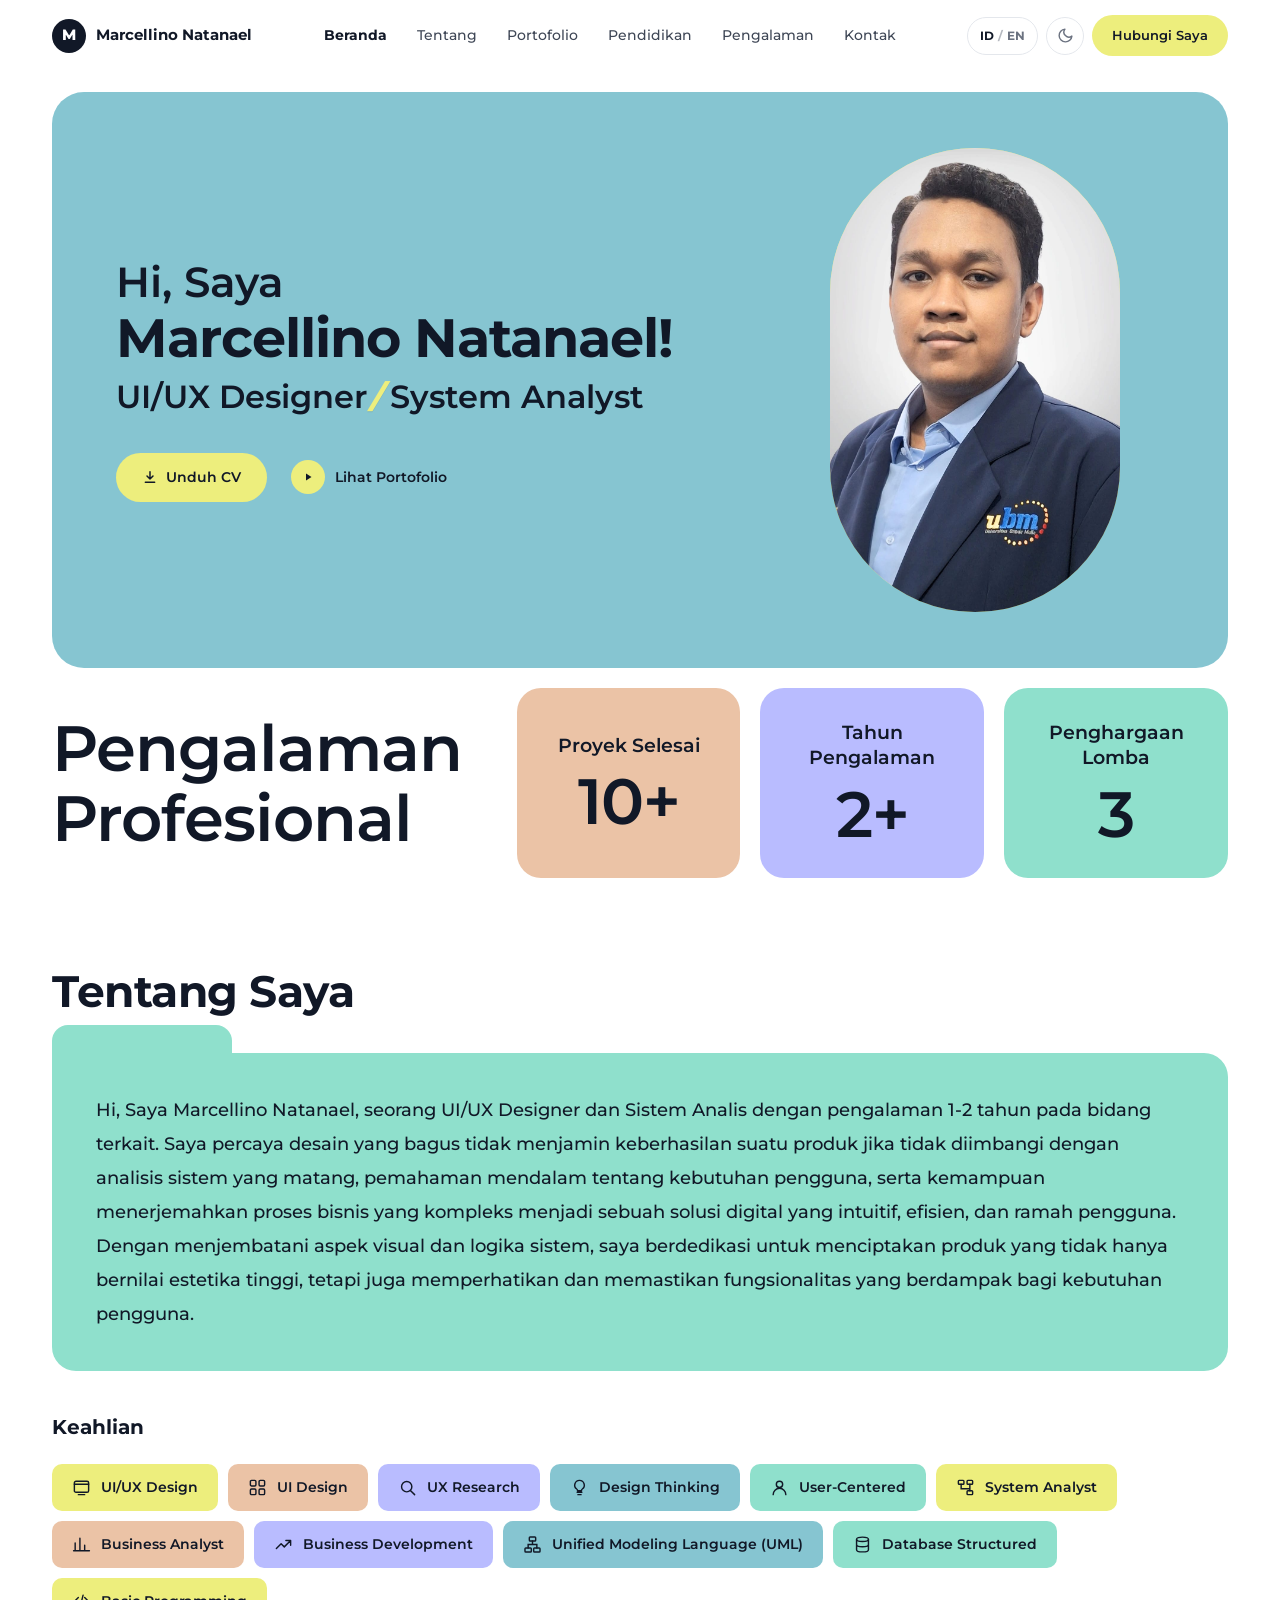
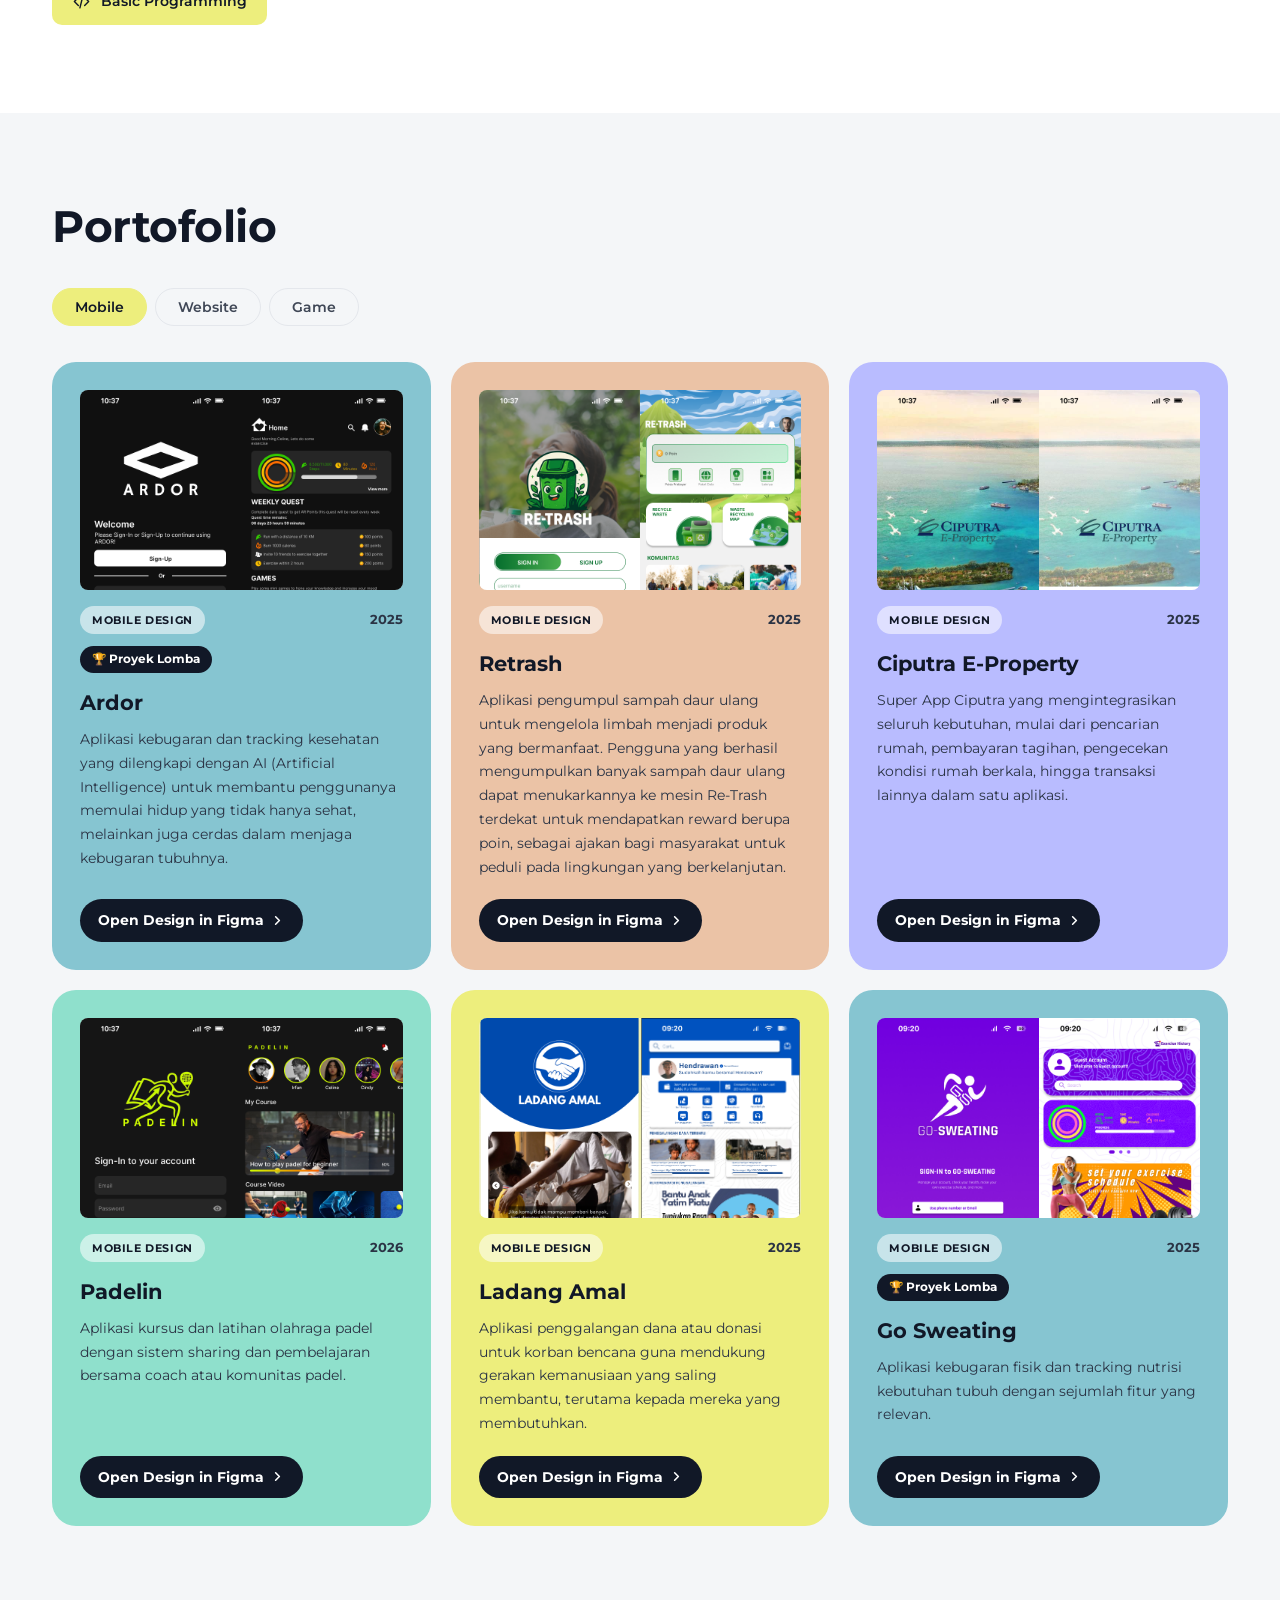
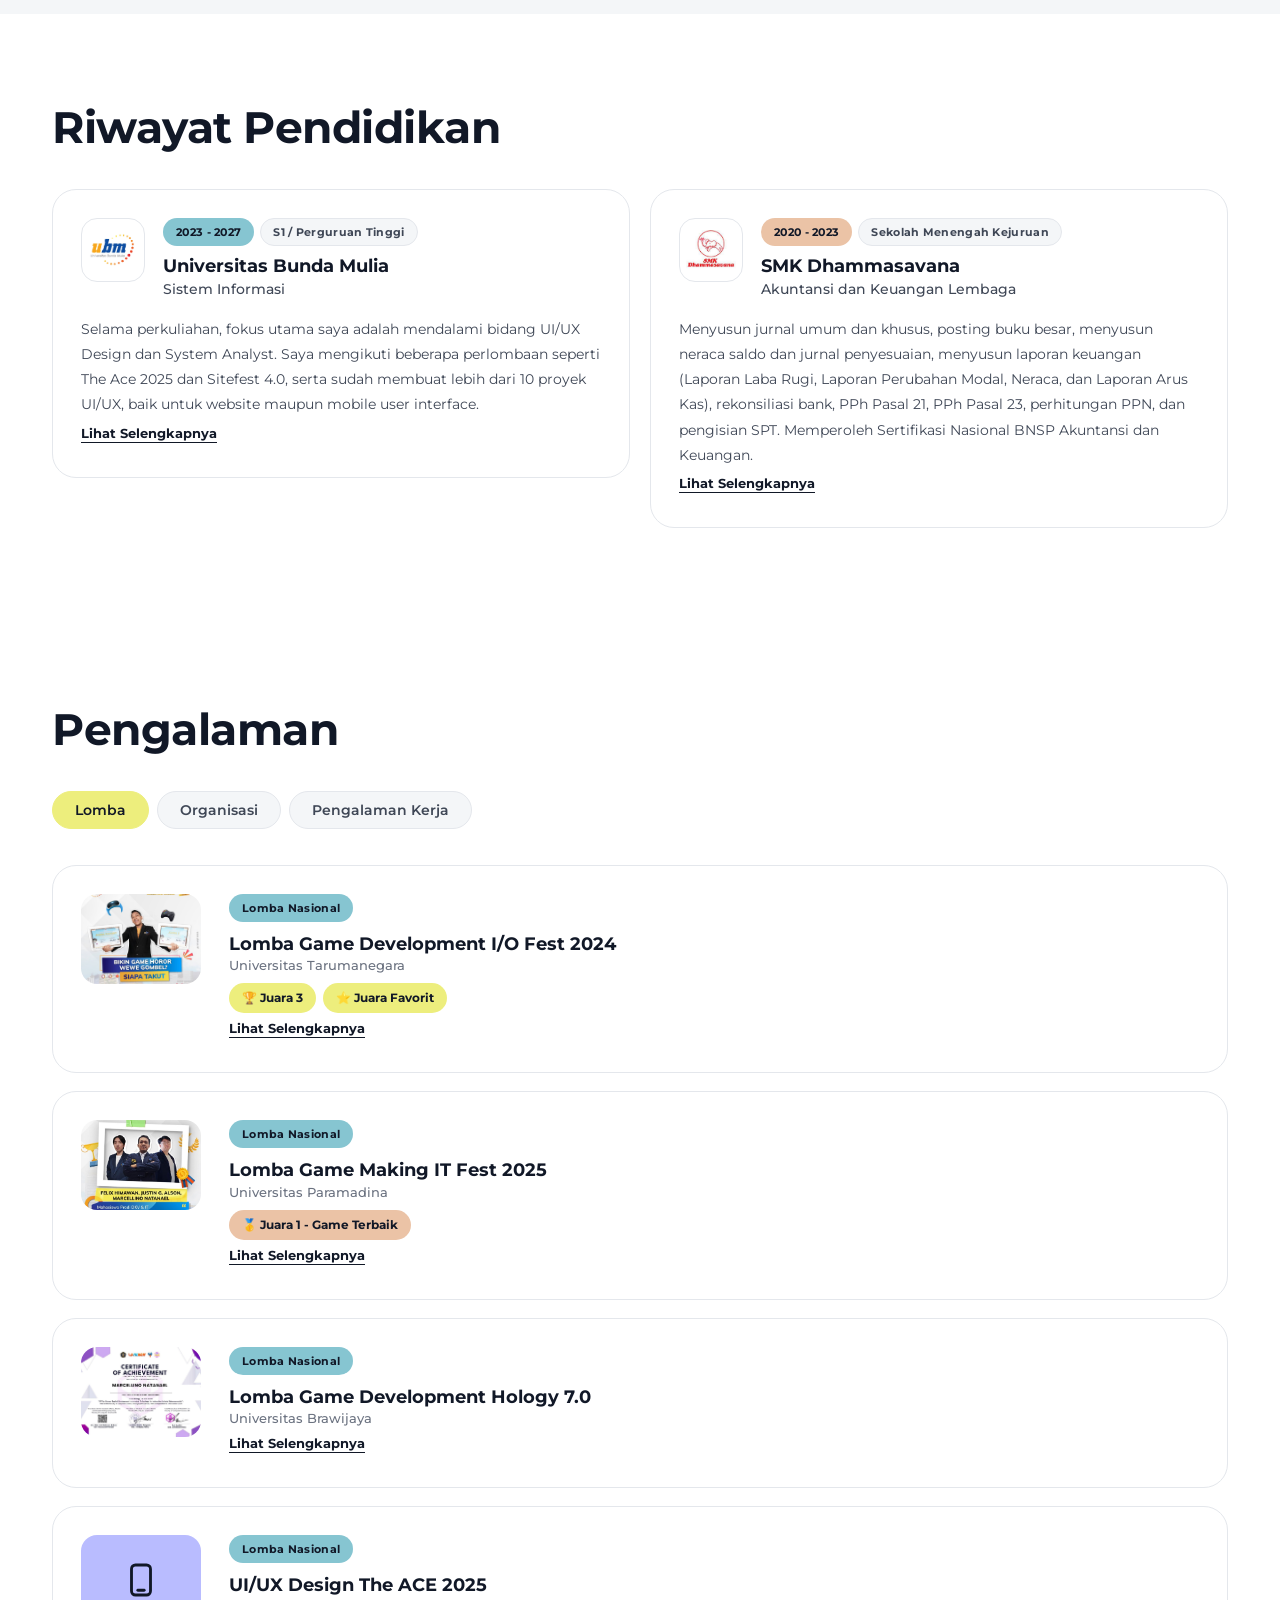
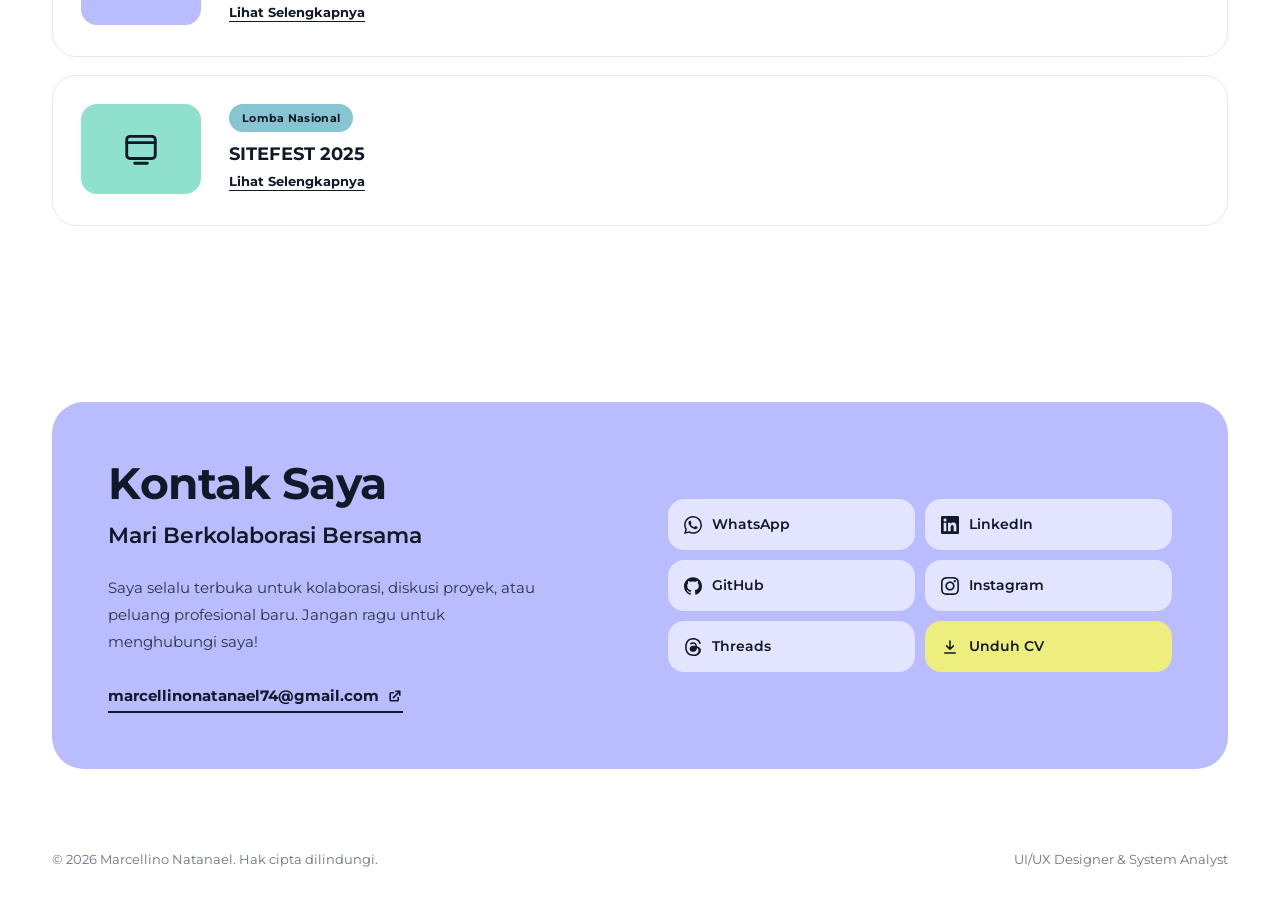
==== commit e733d837: "Update portfolio images, Hology photo and competition labels - Hology 7.0 card uses the new WhatsApp" ====
--- a/index.html
+++ b/index.html
@@ -100,7 +100,7 @@
           </div>
           <div class="stat-card stat-card--lav">
             <span class="stat-label" data-i18n="stat_years">Tahun Pengalaman</span>
-            <span class="stat-num">4+</span>
+            <span class="stat-num">2+</span>
           </div>
           <div class="stat-card stat-card--mint">
             <span class="stat-label" data-i18n="stat_awards">Penghargaan Lomba</span>
@@ -242,7 +242,9 @@
               <div class="exp-docs">
                 <img src="img/IMG_2323.jpg" alt="Dokumentasi I/O Fest 1" class="exp-doc-img zoomable" />
                 <img src="img/IMG_2329.jpg" alt="Dokumentasi I/O Fest 2" class="exp-doc-img zoomable" />
-                <img src="img/IMG_2325.jpg" alt="Dokumentasi I/O Fest 3" class="exp-doc-img zoomable" />
+                <img src="img/WhatsApp Image 2026-10-04 at 16.54.10.png" alt="Dokumentasi I/O Fest 3" class="exp-doc-img zoomable" />
+                <img src="img/WhatsApp Image 2026-10-04 at 16.54.11.png" alt="Dokumentasi I/O Fest 4" class="exp-doc-img zoomable" />
+                <img src="img/WhatsApp Image 2026-10-04 at 16.54.12.png" alt="Dokumentasi I/O Fest 5" class="exp-doc-img zoomable" />
               </div>
             </div>
           </div>
@@ -273,7 +275,7 @@
 
         <div class="exp-card">
           <div class="exp-img-wrap">
-            <img src="img/jurig_1.png" alt="Hology 7.0" class="exp-photo zoomable" />
+            <img src="img/WhatsApp%20Image%202026-10-04%20at%2016.54.10.png" alt="Hology 7.0" class="exp-photo zoomable" />
           </div>
           <div class="exp-body">
             <span class="chip chip--teal" data-i18n="tag_national">Lomba Nasional</span>
@@ -296,8 +298,8 @@
             <svg viewBox="0 0 24 24" fill="none" stroke="currentColor" stroke-width="1.8"><rect x="6" y="2.5" width="12" height="19" rx="2.5"/><path d="M10 18.5h4" stroke-linecap="round"/></svg>
           </div>
           <div class="exp-body">
-            <span class="chip chip--lav" data-i18n="tag_uiux">Lomba UI/UX Design</span>
-            <h3>The Ace 2025</h3>
+            <span class="chip chip--teal" data-i18n="tag_national">Lomba Nasional</span>
+            <h3>UI/UX Design The ACE 2025</h3>
             <button class="text-toggle" data-i18n="see_more">Lihat Selengkapnya</button>
             <div class="collapse">
               <p data-i18n="lomba4_desc"></p>
@@ -310,8 +312,8 @@
             <svg viewBox="0 0 24 24" fill="none" stroke="currentColor" stroke-width="1.8"><rect x="3" y="4" width="18" height="14" rx="2"/><path d="M3 8h18M8 21h8" stroke-linecap="round"/></svg>
           </div>
           <div class="exp-body">
-            <span class="chip chip--lav" data-i18n="tag_uiux">Lomba UI/UX Design</span>
-            <h3>Sitefest 4.0</h3>
+            <span class="chip chip--teal" data-i18n="tag_national">Lomba Nasional</span>
+            <h3>SITEFEST 2025</h3>
             <button class="text-toggle" data-i18n="see_more">Lihat Selengkapnya</button>
             <div class="collapse">
               <p data-i18n="lomba5_desc"></p>
--- a/css/index.css
+++ b/css/index.css
@@ -285,6 +285,18 @@
 .project-card--mint{background:var(--mint)}
 .project-card--yellow{background:var(--yellow)}
 
+.project-media{
+  display:grid;gap:0;height:200px;margin-bottom:.25rem;
+  border-radius:8px;overflow:hidden;
+  background:rgba(255,255,255,.45);
+}
+.project-media--2{grid-template-columns:1fr 1fr}
+.project-media img{width:100%;height:100%;object-fit:cover;object-position:top;transition:transform .45s ease}
+.project-media img:hover{transform:scale(1.04)}
+.project-media-empty{
+  display:flex;align-items:center;justify-content:center;
+  font-size:4rem;font-weight:800;color:rgba(17,24,39,.18);
+}
 .project-meta{display:flex;align-items:center;justify-content:space-between;gap:8px}
 .project-tag{
   font-size:11px;font-weight:700;letter-spacing:.6px;text-transform:uppercase;
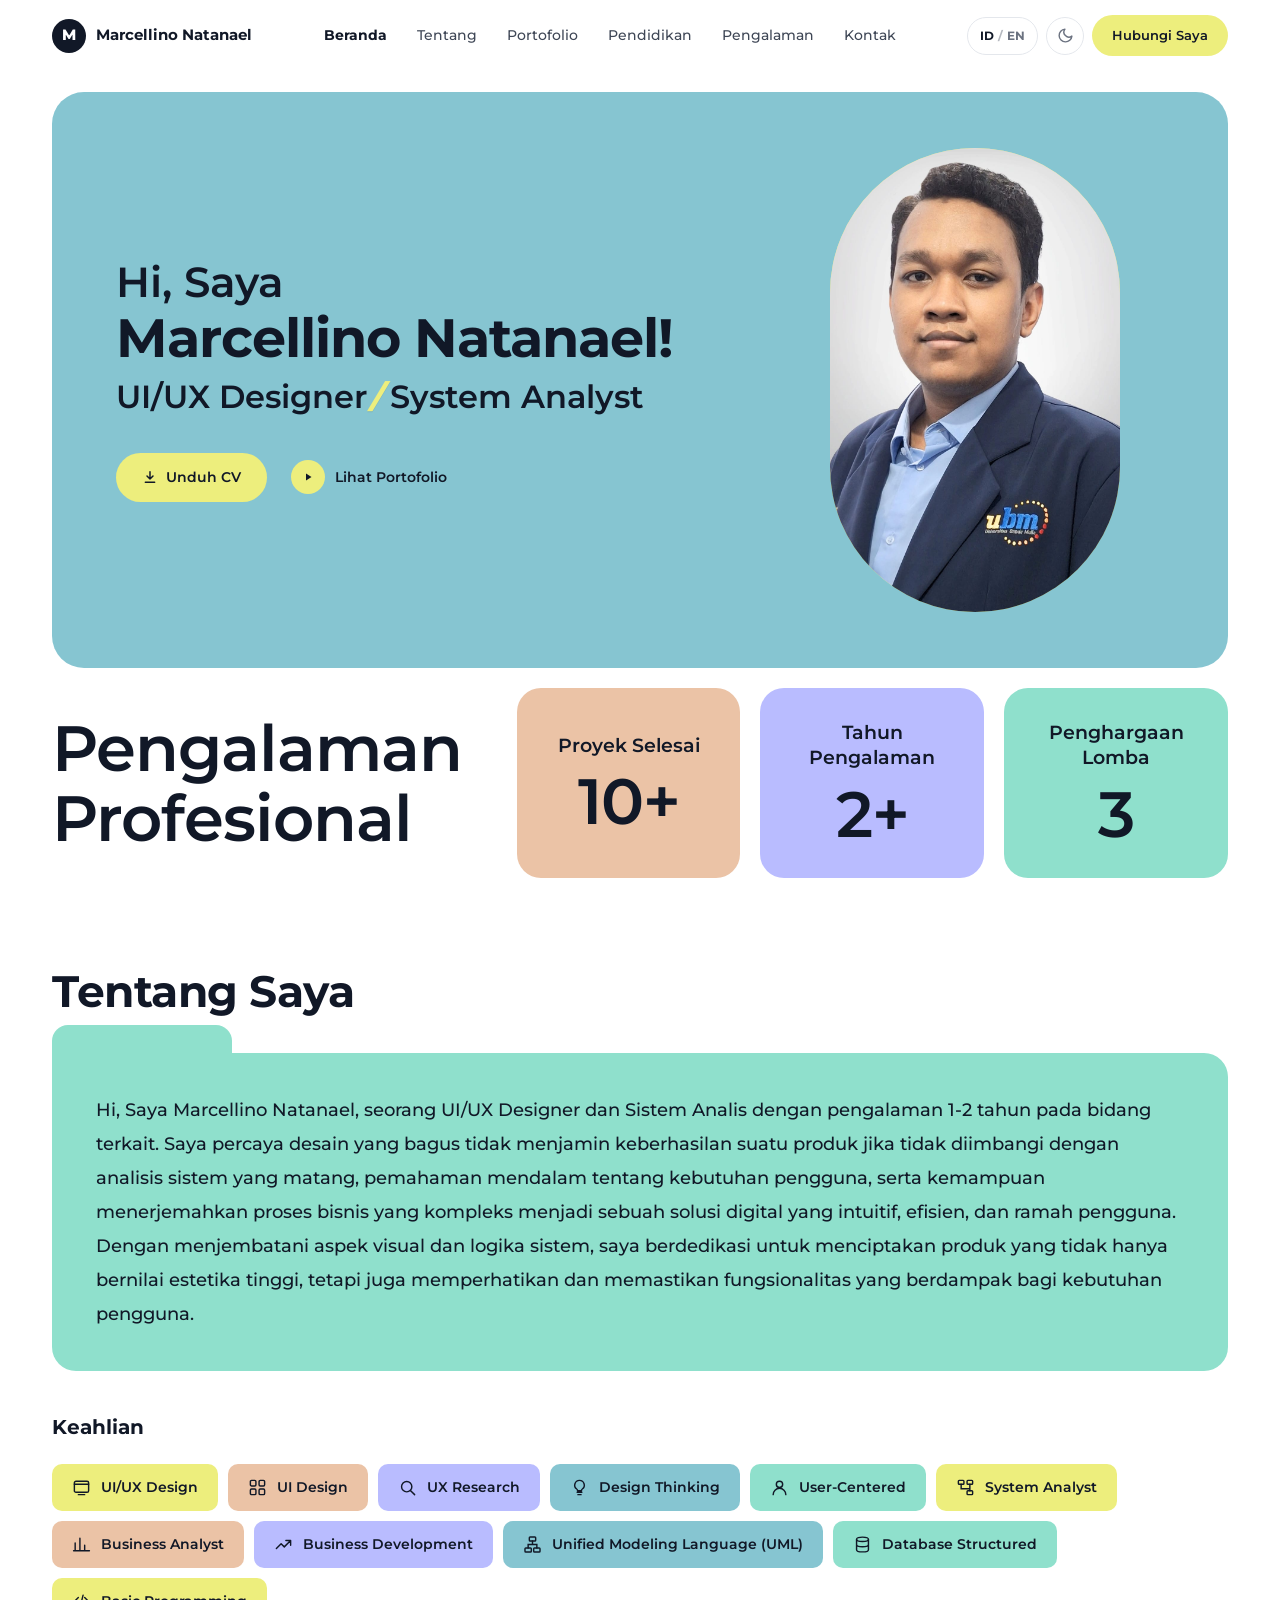
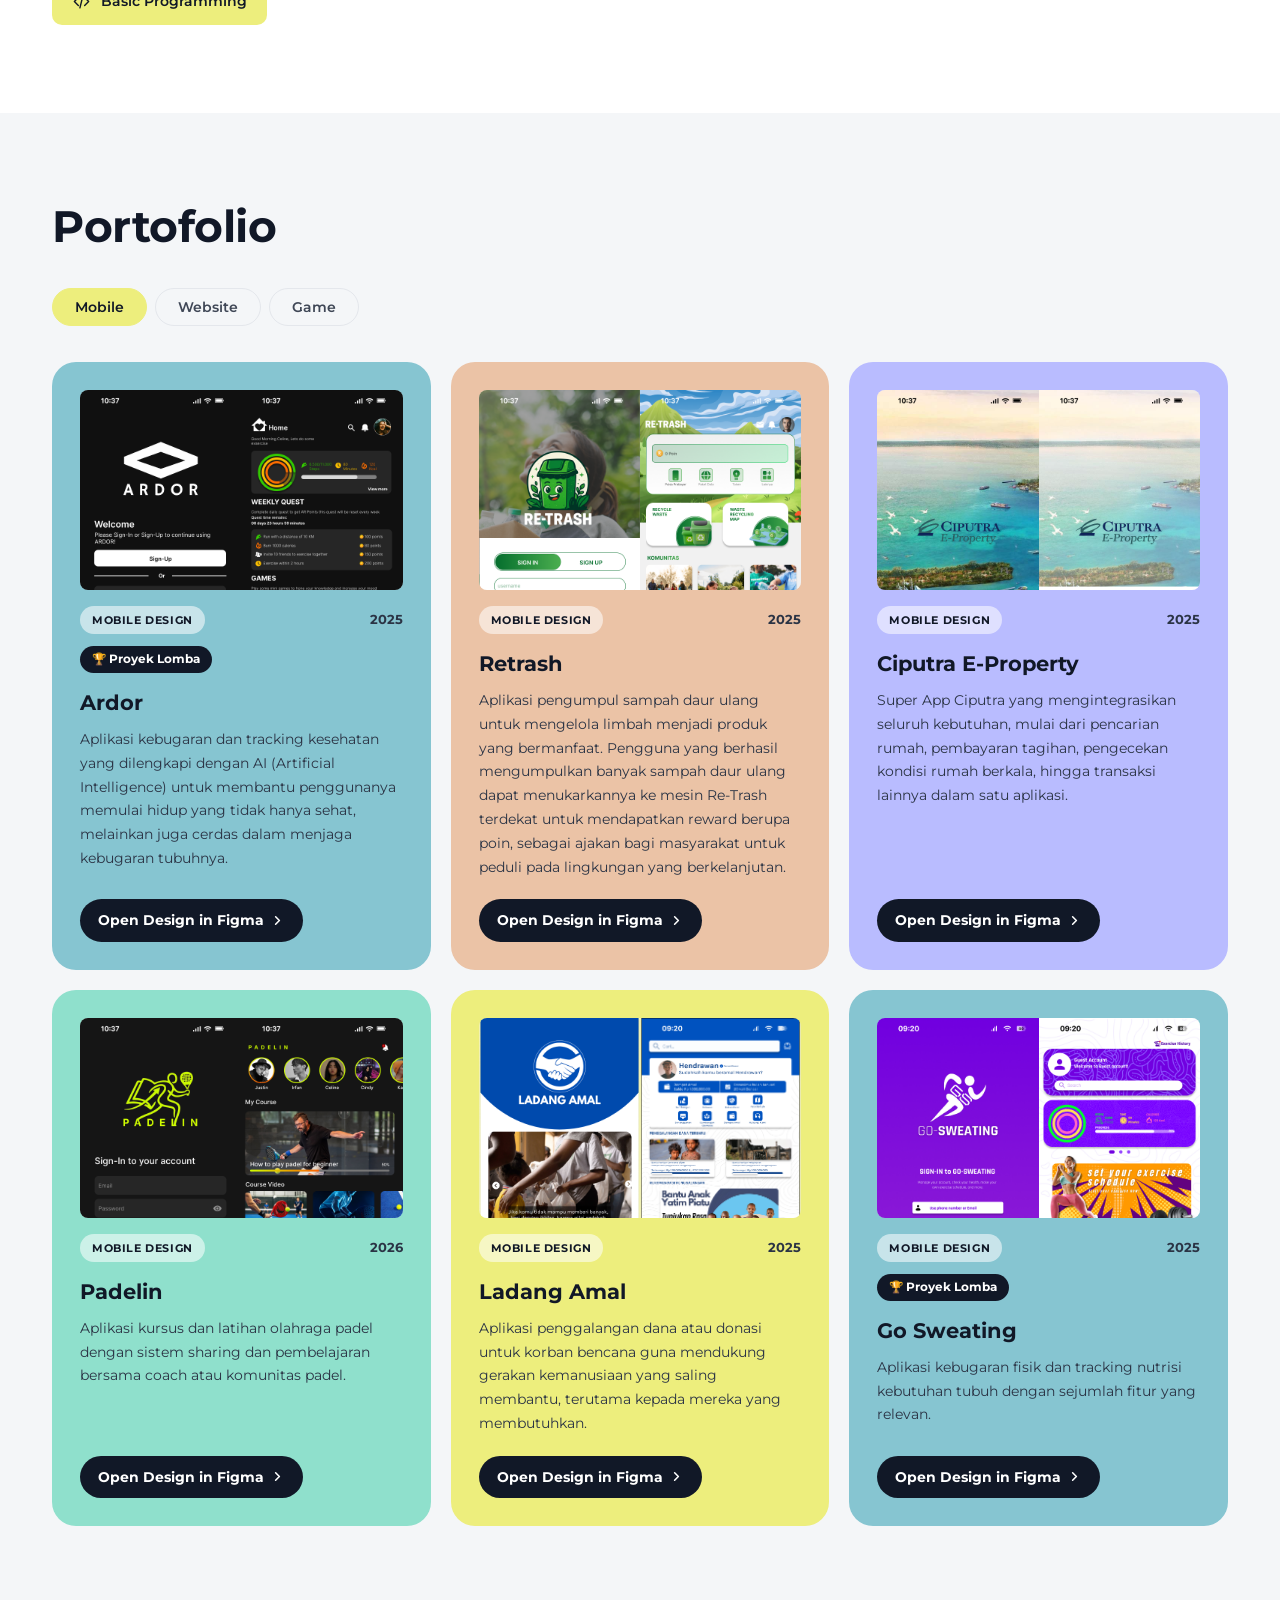
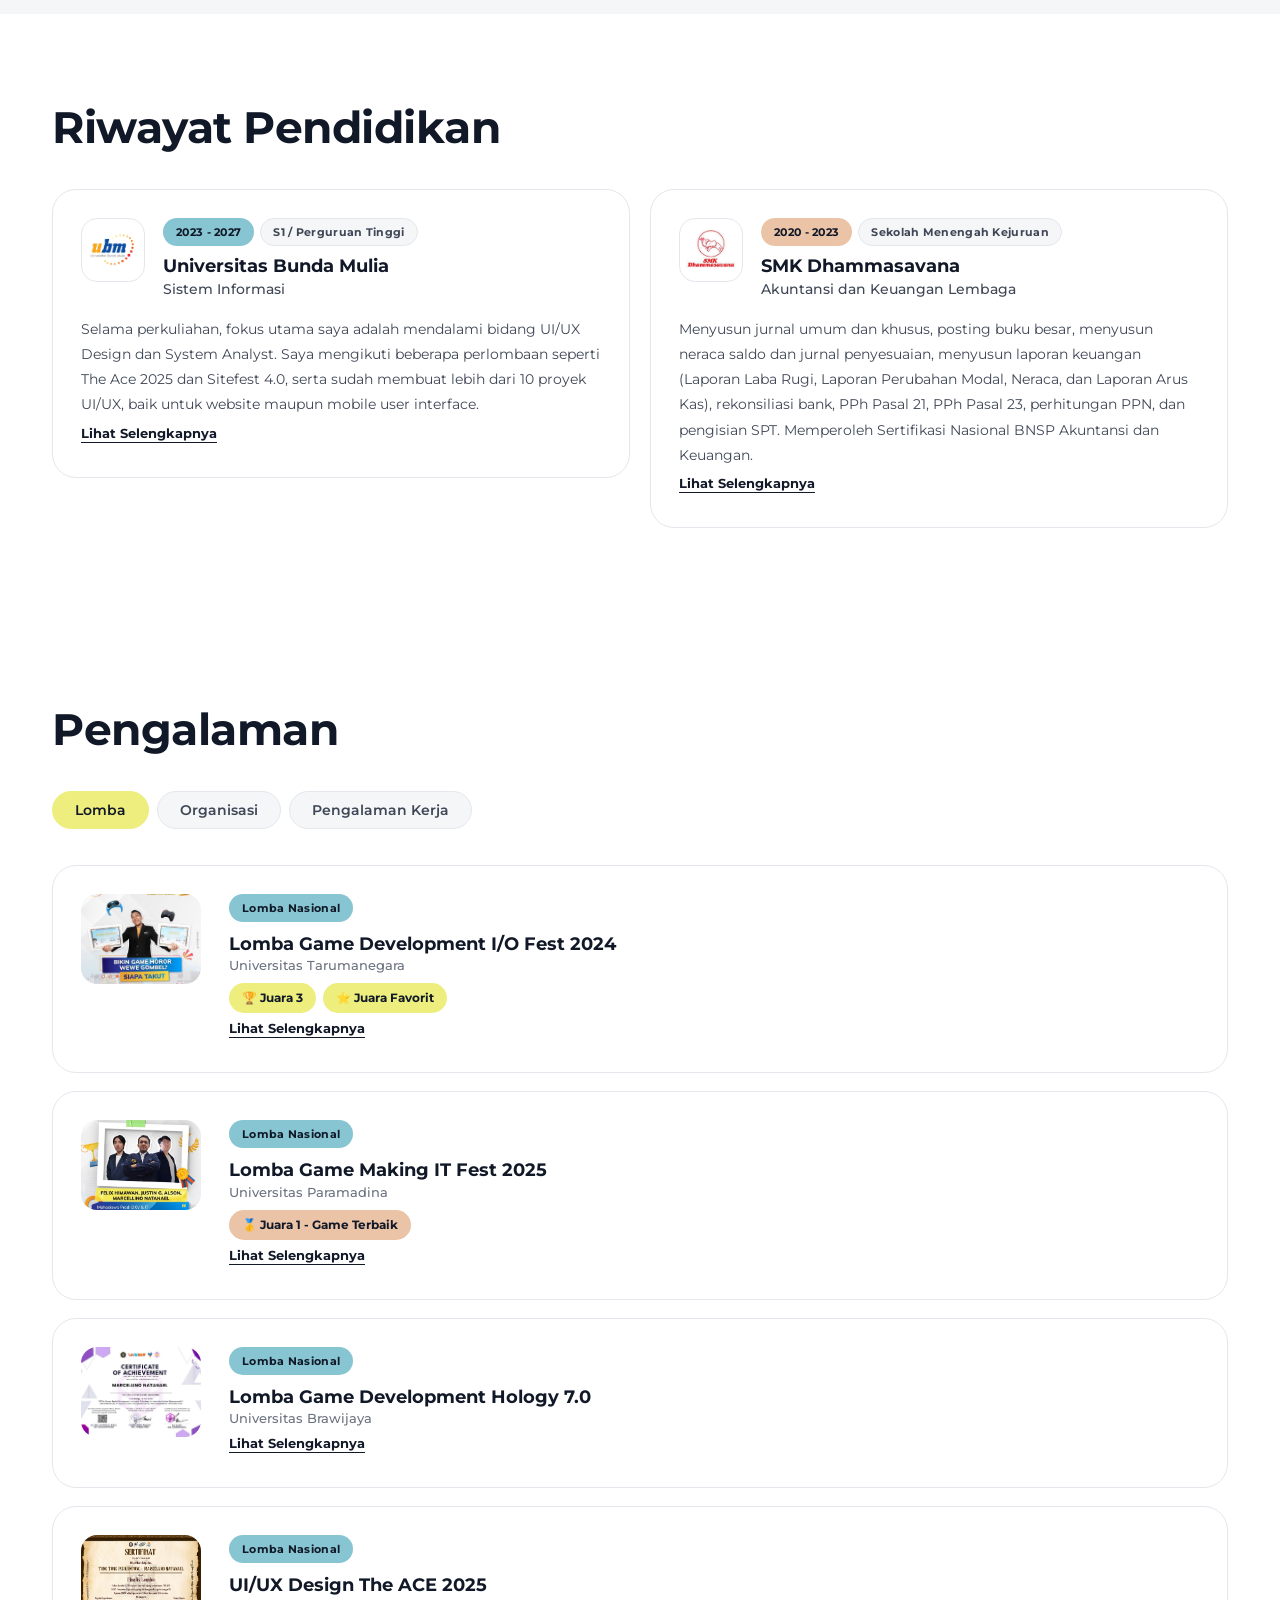
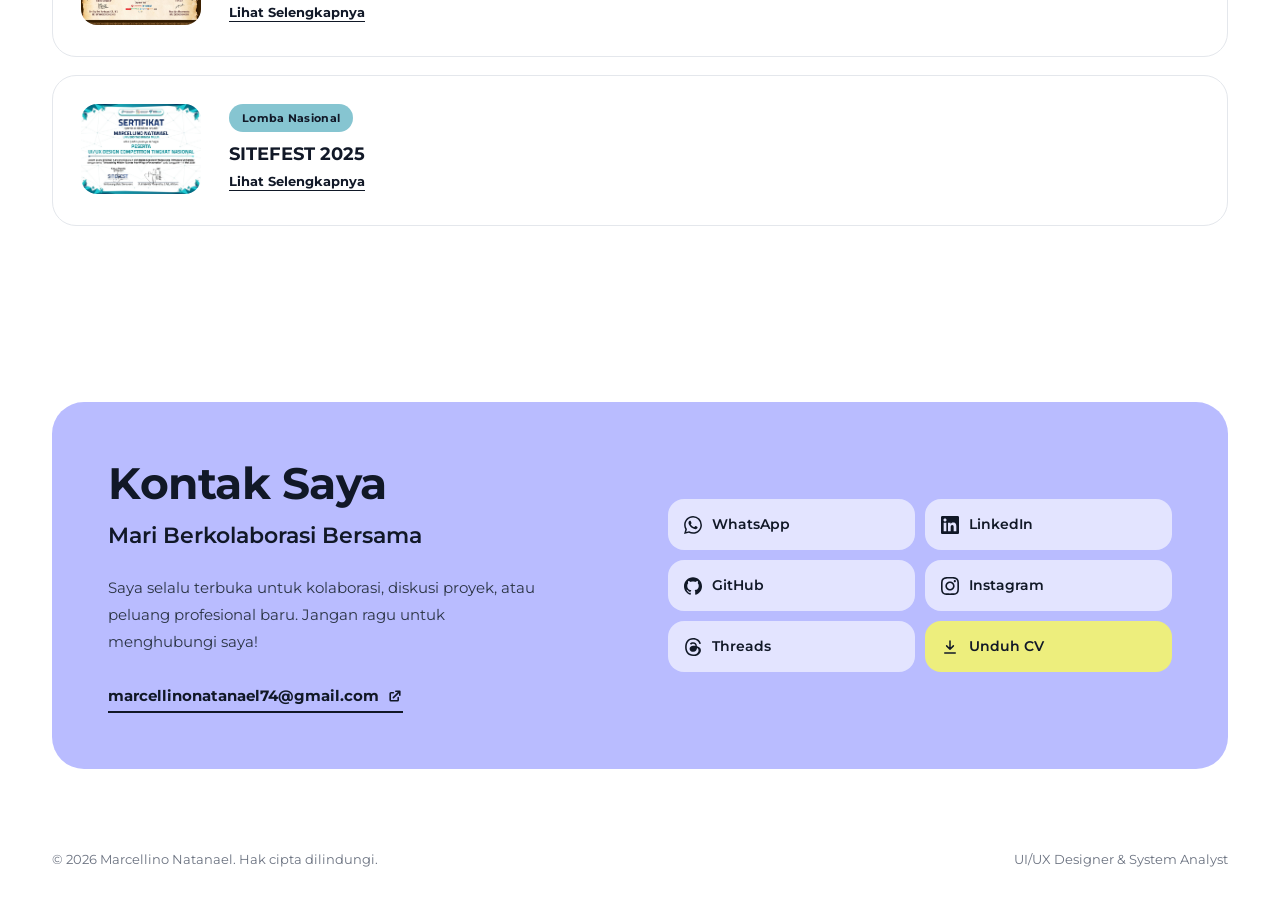
==== commit 36811898: "Use WhatsApp photos for The ACE 2025 and SITEFEST 2025 cards Co-Authored-By: Claude Opus 5.5 <norepl" ====
--- a/index.html
+++ b/index.html
@@ -242,9 +242,6 @@
               <div class="exp-docs">
                 <img src="img/IMG_2323.jpg" alt="Dokumentasi I/O Fest 1" class="exp-doc-img zoomable" />
                 <img src="img/IMG_2329.jpg" alt="Dokumentasi I/O Fest 2" class="exp-doc-img zoomable" />
-                <img src="img/WhatsApp Image 2026-10-04 at 16.54.10.png" alt="Dokumentasi I/O Fest 3" class="exp-doc-img zoomable" />
-                <img src="img/WhatsApp Image 2026-10-04 at 16.54.11.png" alt="Dokumentasi I/O Fest 4" class="exp-doc-img zoomable" />
-                <img src="img/WhatsApp Image 2026-10-04 at 16.54.12.png" alt="Dokumentasi I/O Fest 5" class="exp-doc-img zoomable" />
               </div>
             </div>
           </div>
@@ -294,8 +291,8 @@
         </div>
 
         <div class="exp-card">
-          <div class="exp-img-wrap exp-img-wrap--icon exp-img-wrap--lav">
-            <svg viewBox="0 0 24 24" fill="none" stroke="currentColor" stroke-width="1.8"><rect x="6" y="2.5" width="12" height="19" rx="2.5"/><path d="M10 18.5h4" stroke-linecap="round"/></svg>
+          <div class="exp-img-wrap">
+            <img src="img/WhatsApp%20Image%202026-10-04%20at%2016.54.11.png" alt="The ACE 2025" class="exp-photo zoomable" />
           </div>
           <div class="exp-body">
             <span class="chip chip--teal" data-i18n="tag_national">Lomba Nasional</span>
@@ -308,8 +305,8 @@
         </div>
 
         <div class="exp-card">
-          <div class="exp-img-wrap exp-img-wrap--icon exp-img-wrap--mint">
-            <svg viewBox="0 0 24 24" fill="none" stroke="currentColor" stroke-width="1.8"><rect x="3" y="4" width="18" height="14" rx="2"/><path d="M3 8h18M8 21h8" stroke-linecap="round"/></svg>
+          <div class="exp-img-wrap">
+            <img src="img/WhatsApp%20Image%202026-10-04%20at%2016.54.12.png" alt="SITEFEST 2025" class="exp-photo zoomable" />
           </div>
           <div class="exp-body">
             <span class="chip chip--teal" data-i18n="tag_national">Lomba Nasional</span>
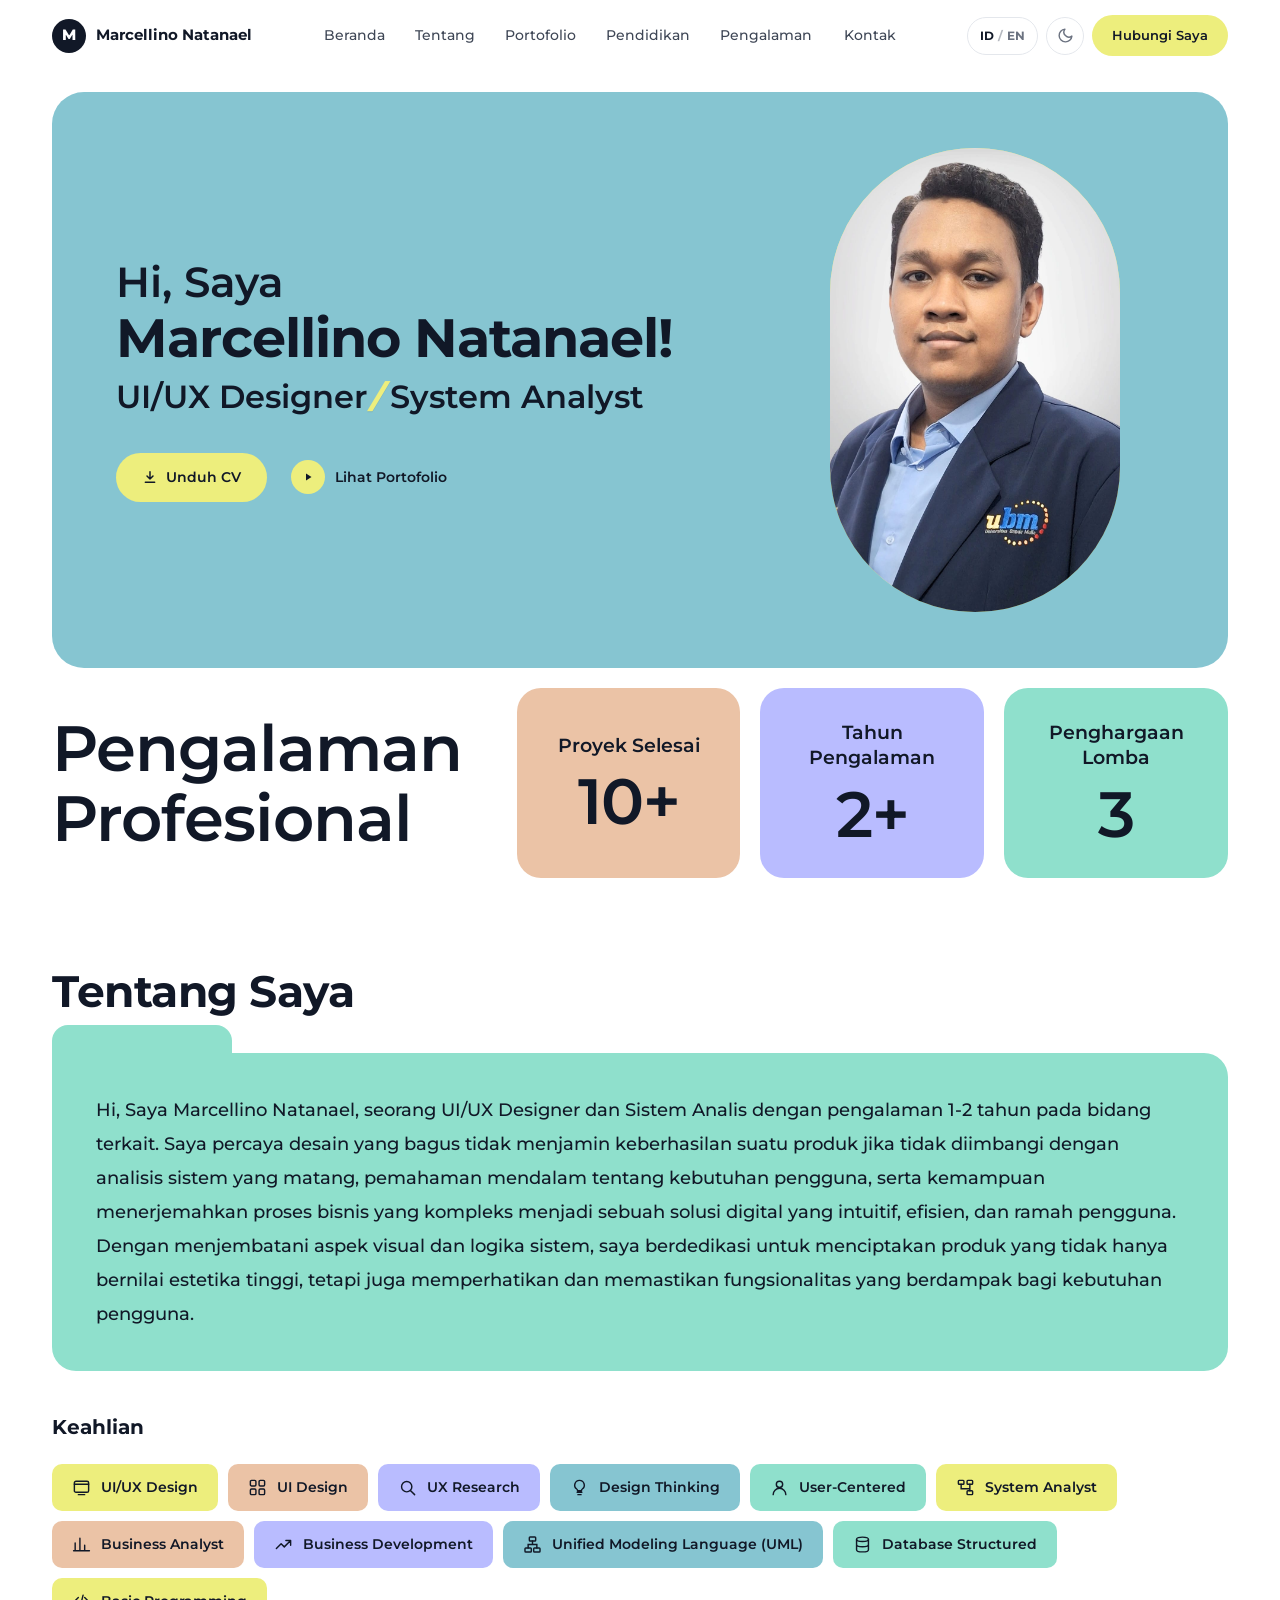
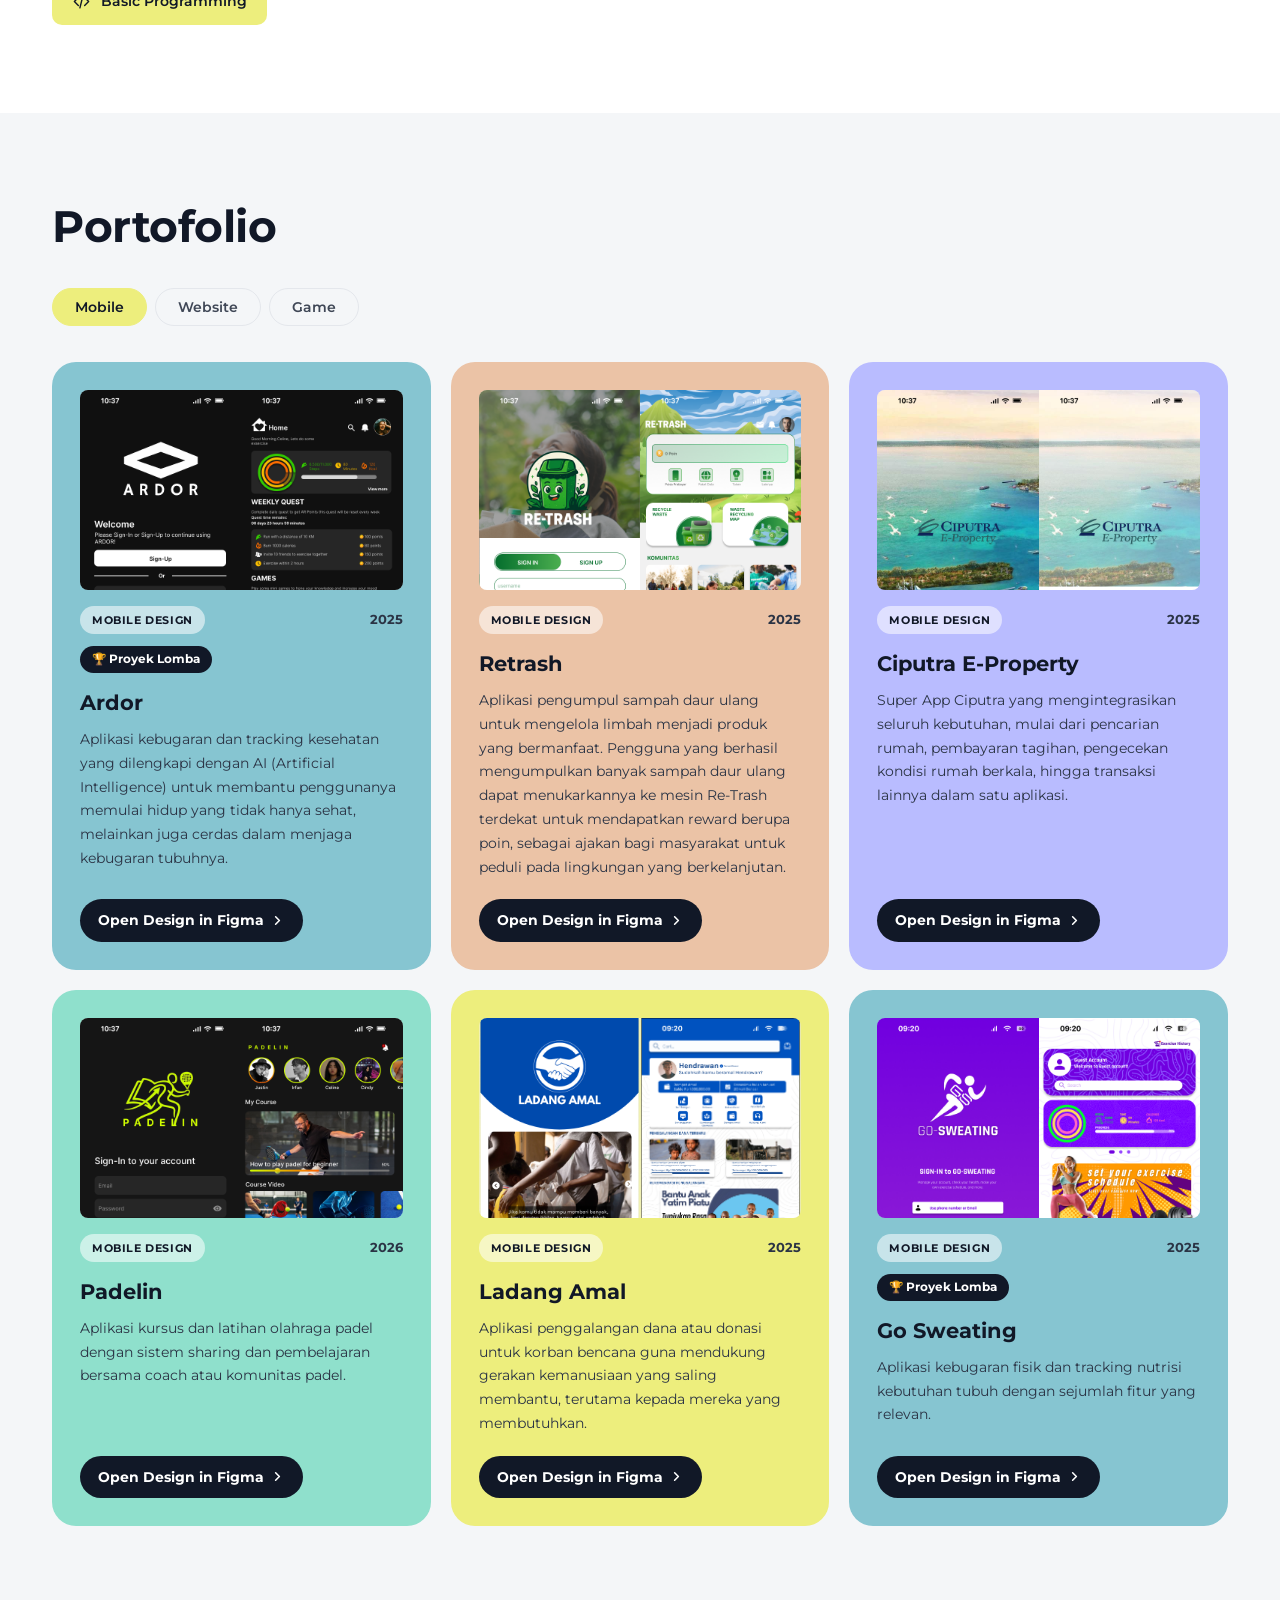
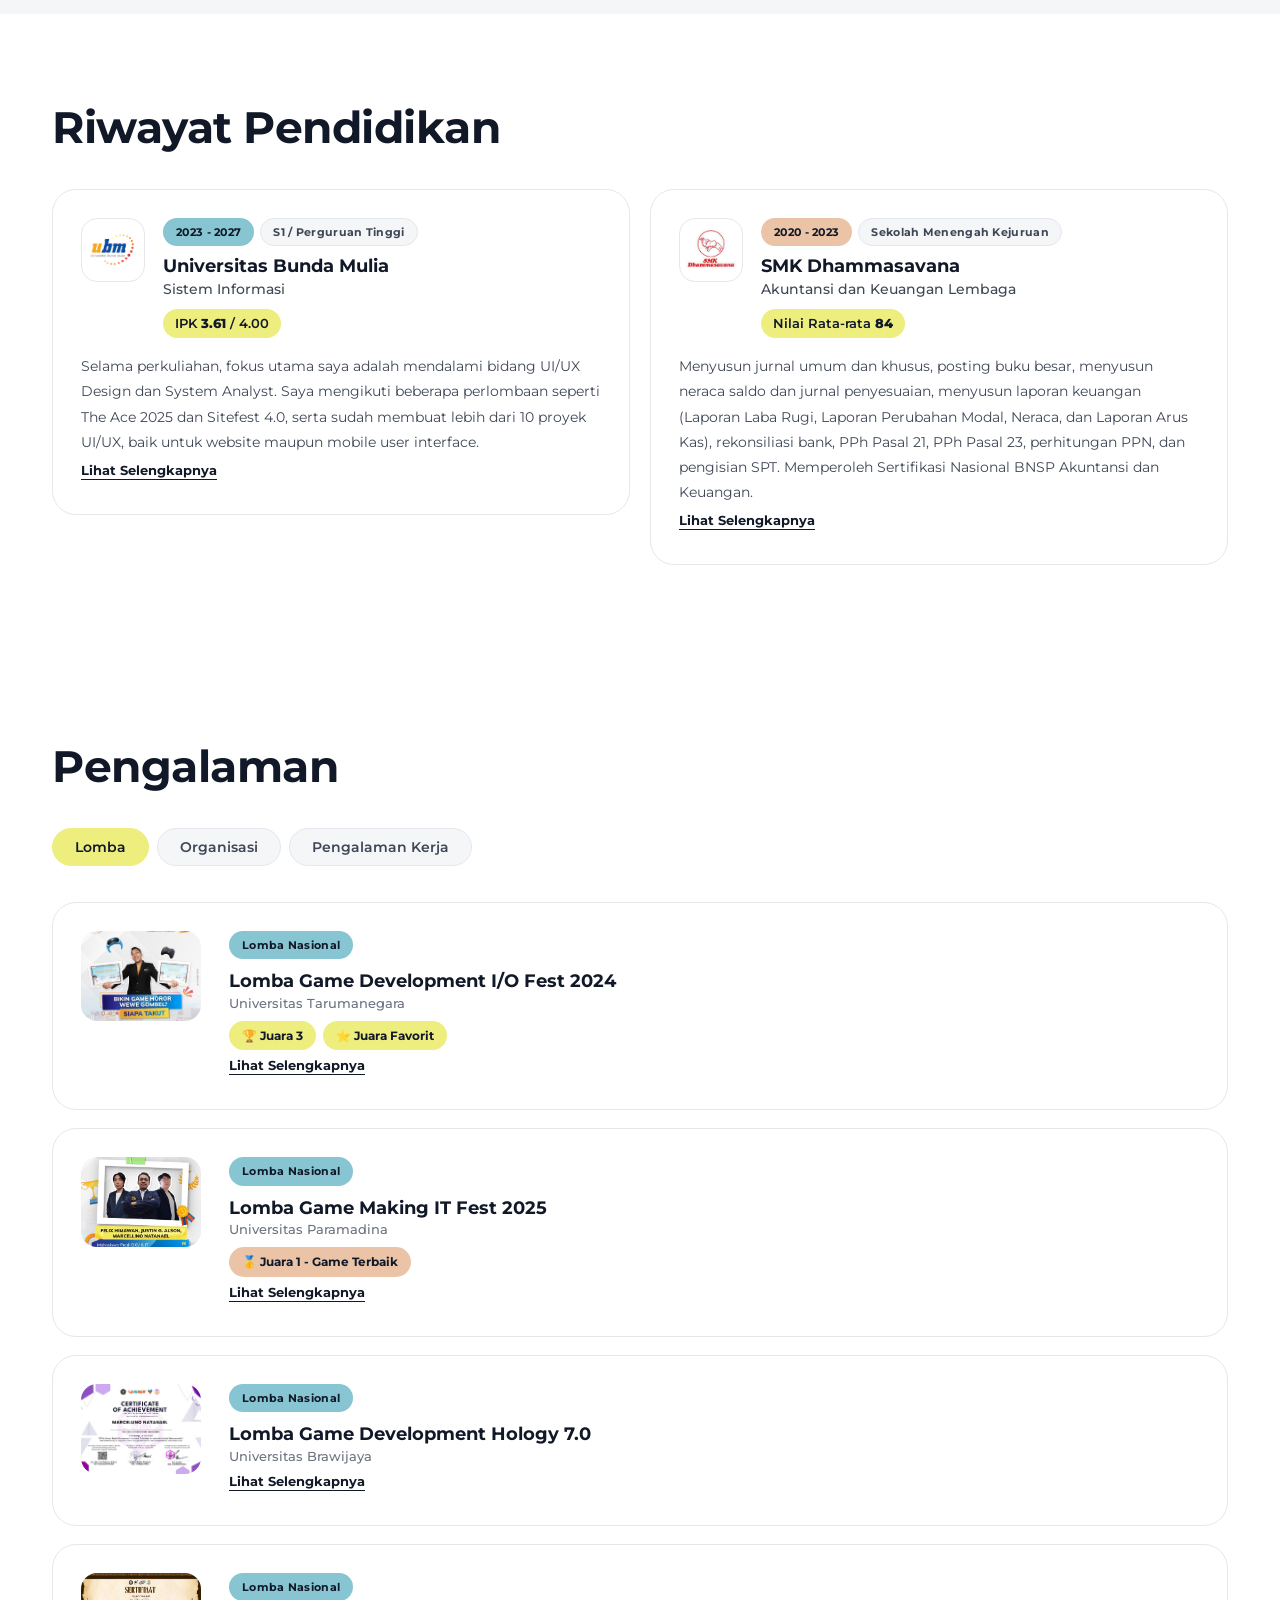
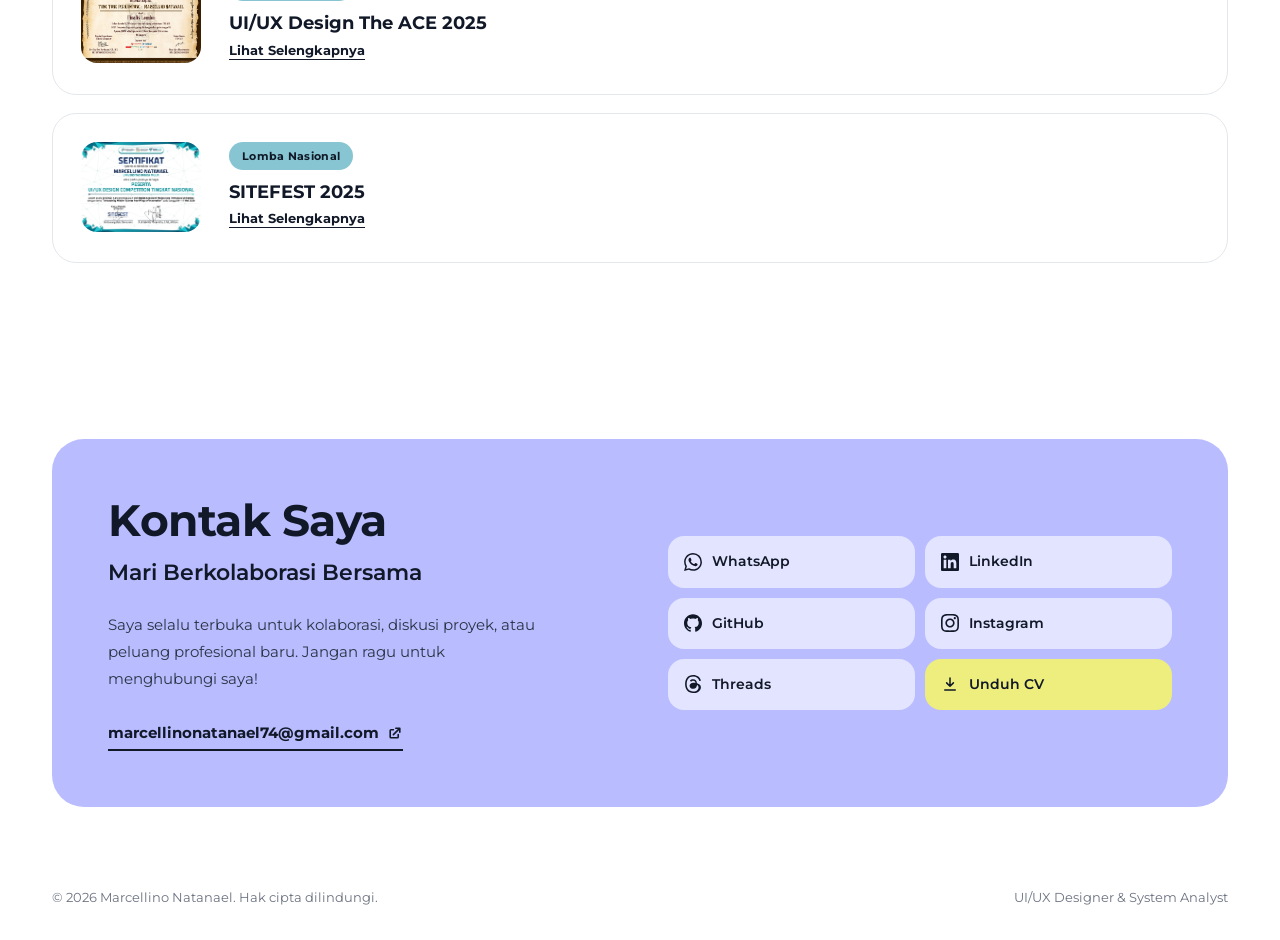
==== commit ae299375: "Add GPA to education and a Licenses & Certifications section - S1 GPA 3.61/4.00 and SMK average scor" ====
--- a/index.html
+++ b/index.html
@@ -41,6 +41,7 @@
         <li><a href="#portfolio"  class="nav-link" data-i18n="nav_portfolio">Portofolio</a></li>
         <li><a href="#pendidikan" class="nav-link" data-i18n="nav_edu">Pendidikan</a></li>
         <li><a href="#pengalaman" class="nav-link" data-i18n="nav_exp">Pengalaman</a></li>
+        <li><a href="#sertifikat" class="nav-link nav-link--cert" data-i18n="nav_cert" hidden>Sertifikat</a></li>
         <li><a href="#kontak"     class="nav-link" data-i18n="nav_contact">Kontak</a></li>
       </ul>
 
@@ -176,6 +177,7 @@
               </div>
               <h3>Universitas Bunda Mulia</h3>
               <p class="edu-prog" data-i18n="edu_univ_prog">Sistem Informasi</p>
+              <p class="edu-score"><span data-i18n="edu_gpa">IPK</span> <strong>3.61</strong> / 4.00</p>
             </div>
           </div>
           <p class="edu-desc" data-i18n="edu_univ_desc"></p>
@@ -197,6 +199,7 @@
               </div>
               <h3>SMK Dhammasavana</h3>
               <p class="edu-prog" data-i18n="edu_smk_prog">Akuntansi dan Keuangan Lembaga</p>
+              <p class="edu-score"><span data-i18n="edu_avg">Nilai Rata-rata</span> <strong>84</strong></p>
             </div>
           </div>
           <p class="edu-desc" data-i18n="edu_smk_desc"></p>
@@ -362,6 +365,16 @@
     </div>
   </section>
 
+  <!-- SERTIFIKAT -->
+  <section class="section cert-section" id="sertifikat" hidden>
+    <div class="container">
+      <div class="section-header">
+        <h2 class="section-label" data-i18n="cert_label">Lisensi &amp; Sertifikasi</h2>
+      </div>
+      <div class="cert-list" id="certList"></div>
+    </div>
+  </section>
+
   <!-- KONTAK -->
   <section class="section kontak-section" id="kontak">
     <div class="container">
@@ -415,6 +428,7 @@
   </footer>
 
   <script src="js/projects-data.js"></script>
+  <script src="js/certificates-data.js"></script>
   <script src="js/index.js"></script>
 </body>
 </html>
--- a/css/index.css
+++ b/css/index.css
@@ -341,6 +341,12 @@
 .edu-badges{display:flex;gap:6px;flex-wrap:wrap;margin-bottom:8px}
 .edu-info h3{font-size:1.15rem;font-weight:700;line-height:1.3}
 .edu-prog{font-size:14px;color:var(--ink-2);font-weight:500}
+.edu-score{
+  display:inline-block;margin-top:8px;
+  font-size:13px;font-weight:600;color:var(--on-accent);
+  background:var(--yellow);padding:4px 12px;border-radius:999px;
+}
+.edu-score strong{font-weight:800}
 .edu-desc{font-size:14px;color:var(--ink-2);line-height:1.8}
 
 /* ─── PENGALAMAN ─────────────────────────────── */
@@ -382,6 +388,40 @@
   width:8px;height:8px;border-radius:50%;background:var(--teal);
 }
 
+/* ─── SERTIFIKAT ─────────────────────────────── */
+.cert-section{background:var(--surface)}
+.cert-list{display:grid;grid-template-columns:repeat(auto-fill,minmax(340px,1fr));gap:1.125rem}
+.cert-card{
+  background:var(--card);border:1px solid var(--border);
+  border-radius:var(--r-lg);padding:1.5rem;
+  display:flex;gap:1.125rem;align-items:flex-start;
+  transition:box-shadow var(--ease),transform var(--ease);
+}
+.cert-card:hover{box-shadow:var(--shadow);transform:translateY(-3px)}
+.cert-logo{
+  width:56px;height:56px;flex-shrink:0;border-radius:var(--r-sm);overflow:hidden;
+  display:flex;align-items:center;justify-content:center;
+  font-size:1.4rem;font-weight:800;color:var(--on-accent);
+}
+.cert-logo img{width:100%;height:100%;object-fit:contain;background:#fff;padding:6px}
+.cert-logo--teal{background:var(--teal)}
+.cert-logo--peach{background:var(--peach)}
+.cert-logo--lav{background:var(--lav)}
+.cert-logo--mint{background:var(--mint)}
+.cert-logo--yellow{background:var(--yellow)}
+.cert-body{flex:1;min-width:0}
+.cert-body h3{font-size:1.05rem;font-weight:700;line-height:1.35}
+.cert-issuer{font-size:14px;font-weight:500;color:var(--ink-2);margin-top:2px}
+.cert-meta{font-size:13px;color:var(--ink-3);margin-top:2px;word-break:break-word}
+.cert-link{
+  display:inline-flex;align-items:center;gap:6px;margin-top:12px;
+  font-size:13px;font-weight:700;color:var(--ink);
+  border:1.5px solid var(--ink);padding:7px 16px;border-radius:999px;
+  transition:background var(--ease),color var(--ease);
+}
+.cert-link:hover{background:var(--ink);color:var(--bg)}
+@media(max-width:520px){.cert-list{grid-template-columns:1fr}}
+
 /* ─── KONTAK ─────────────────────────────────── */
 .kontak-section{padding-bottom:3.5rem}
 .kontak-card{
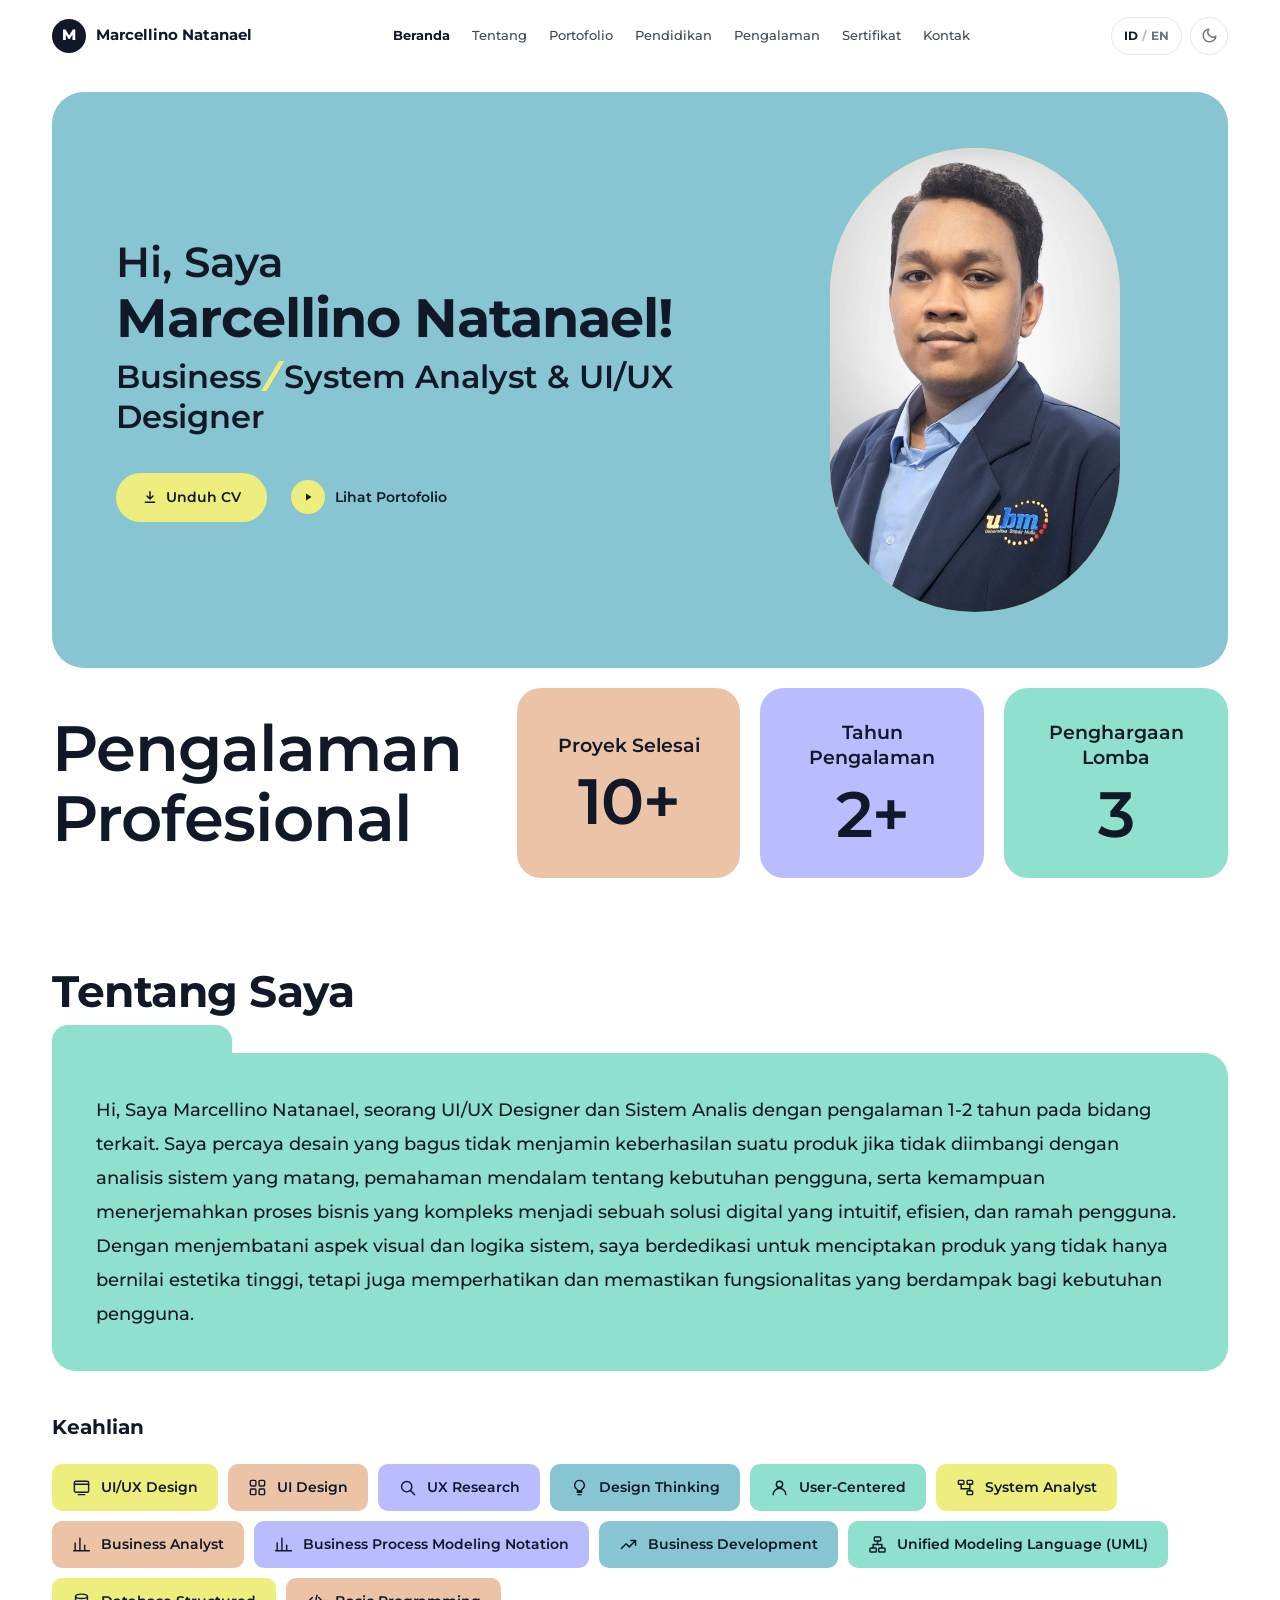
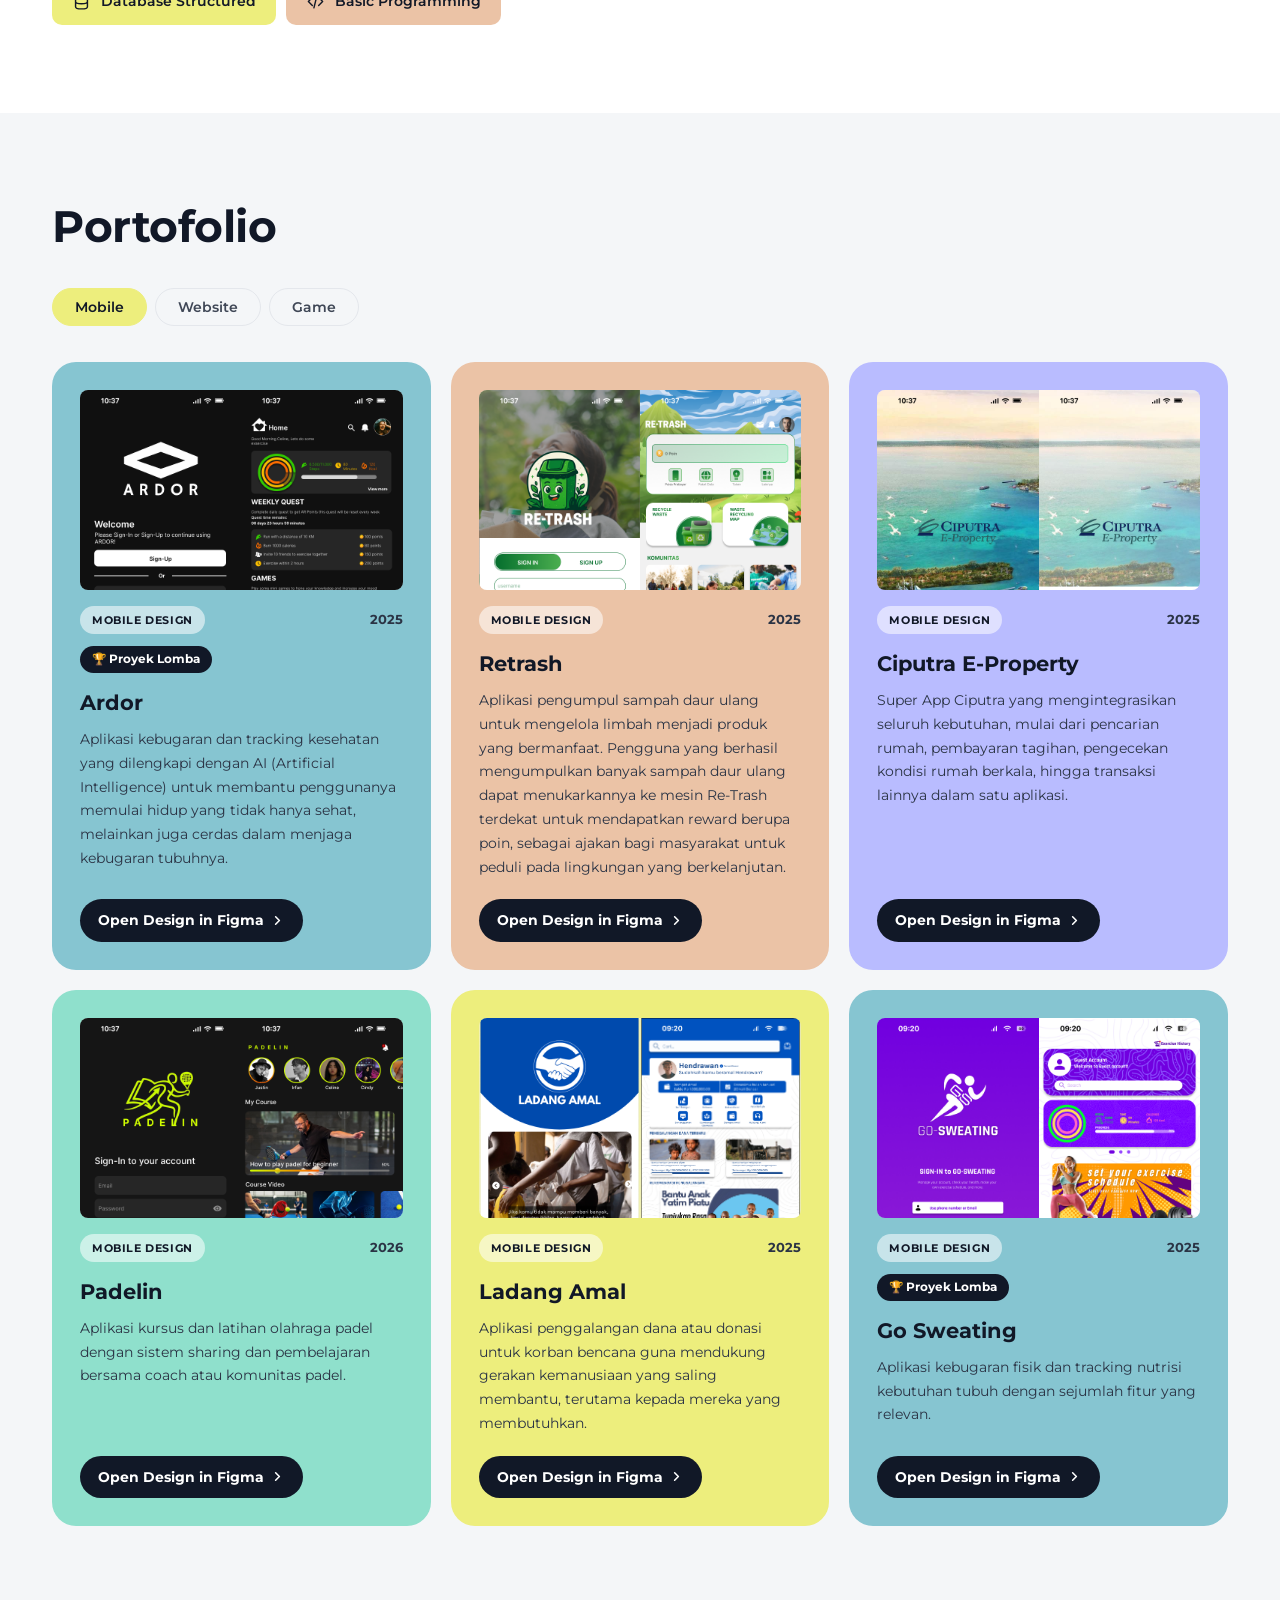
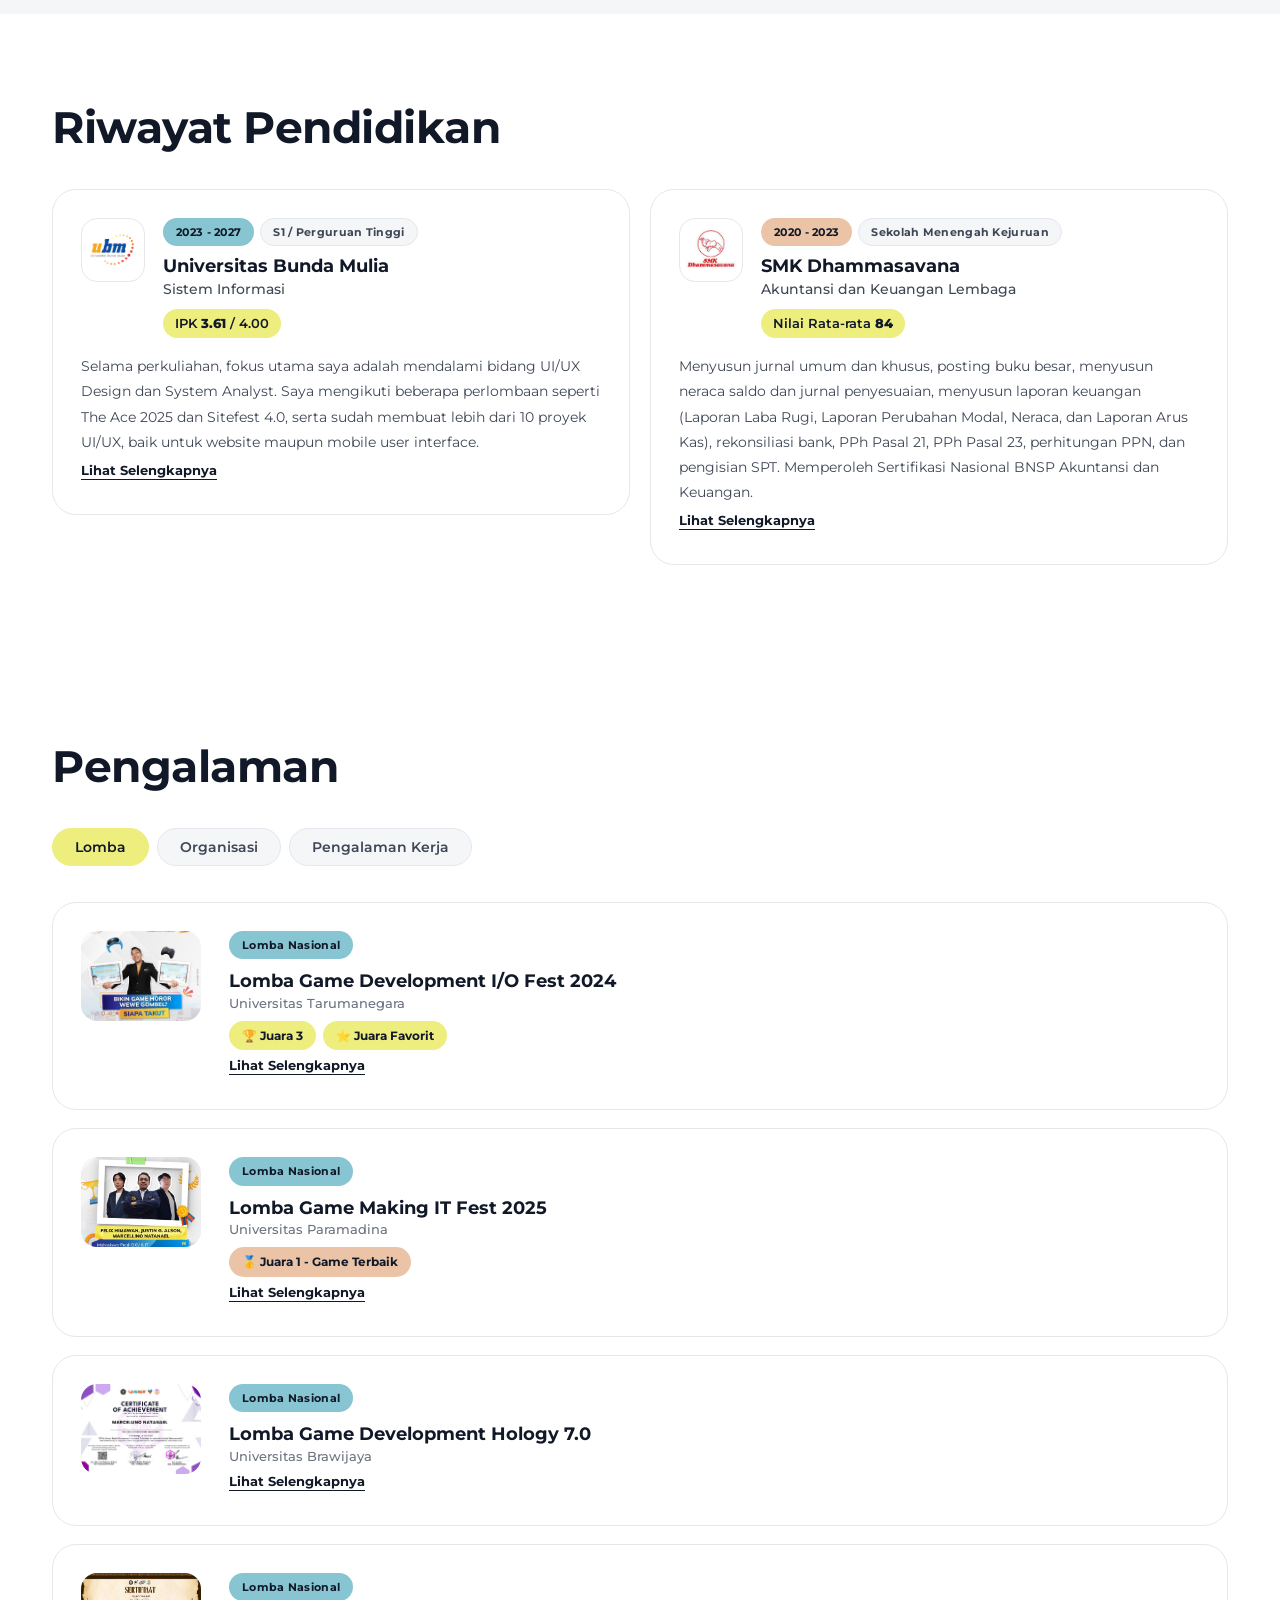
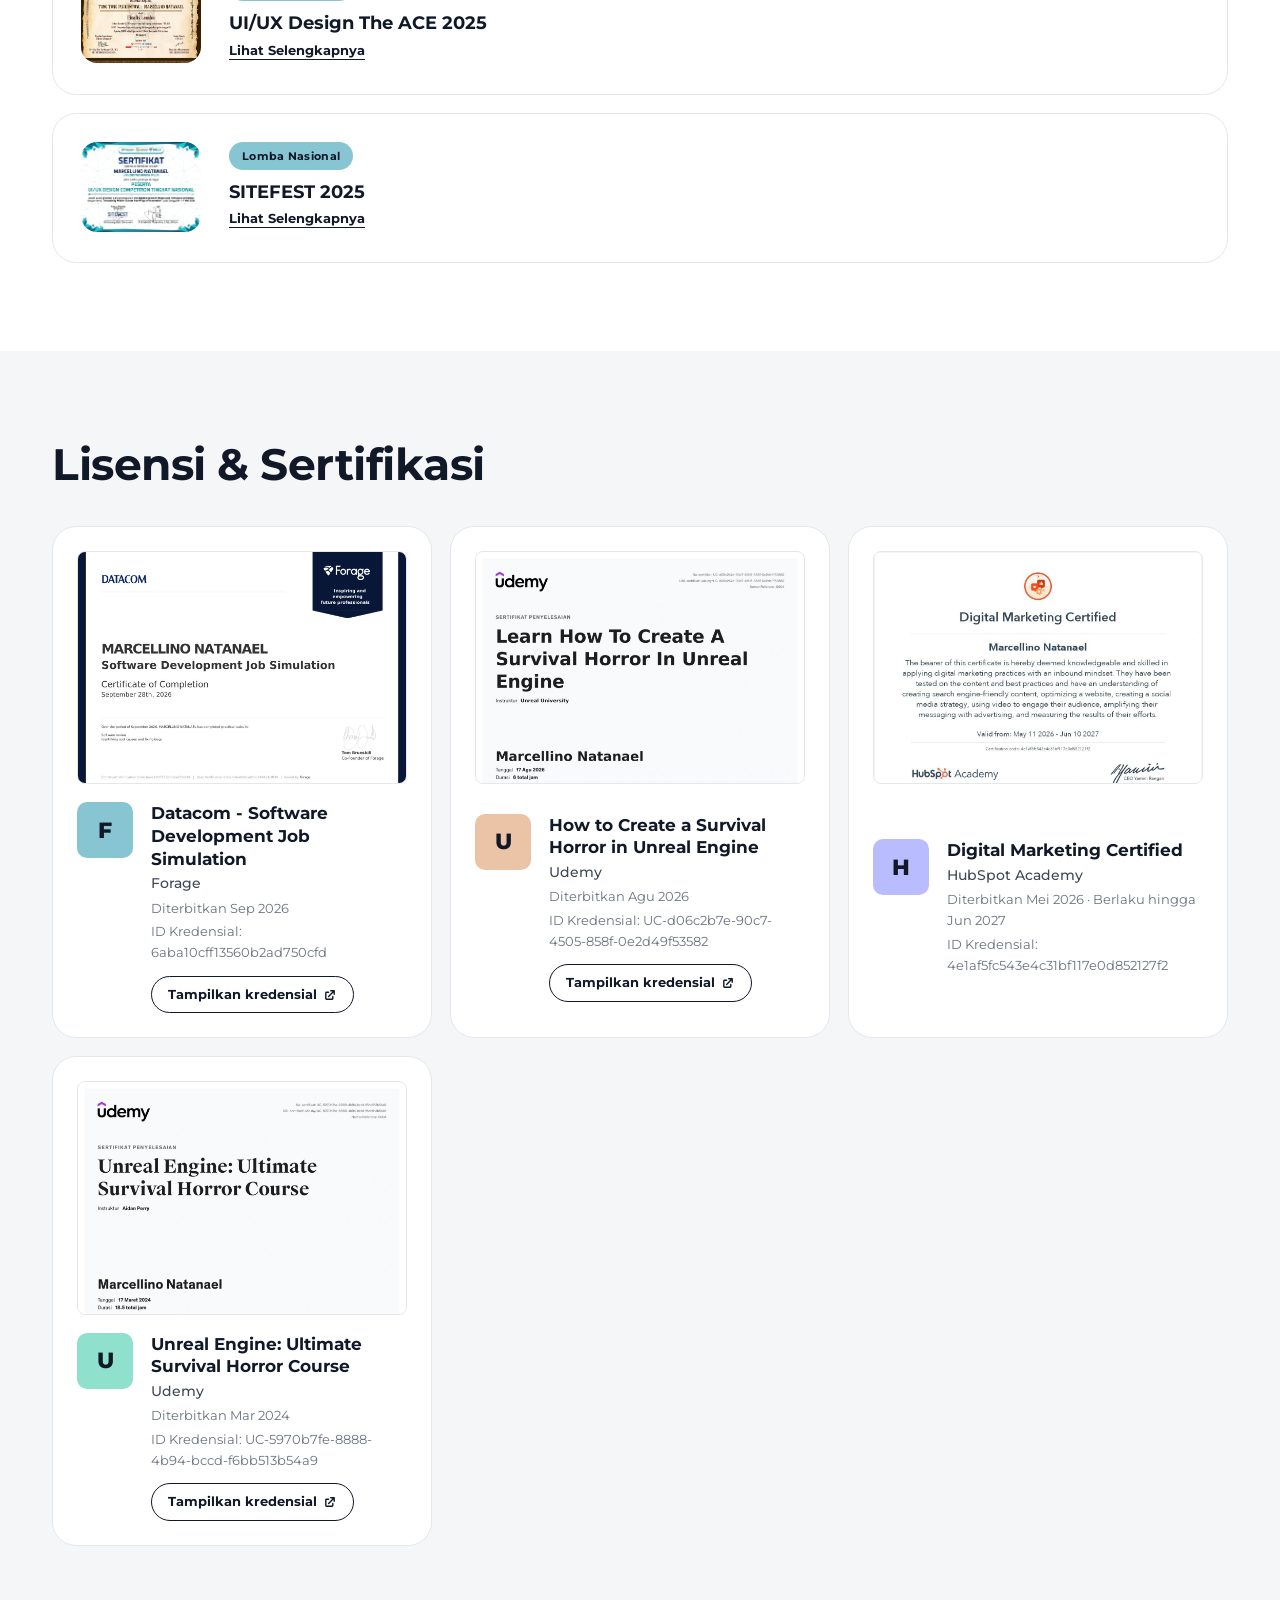
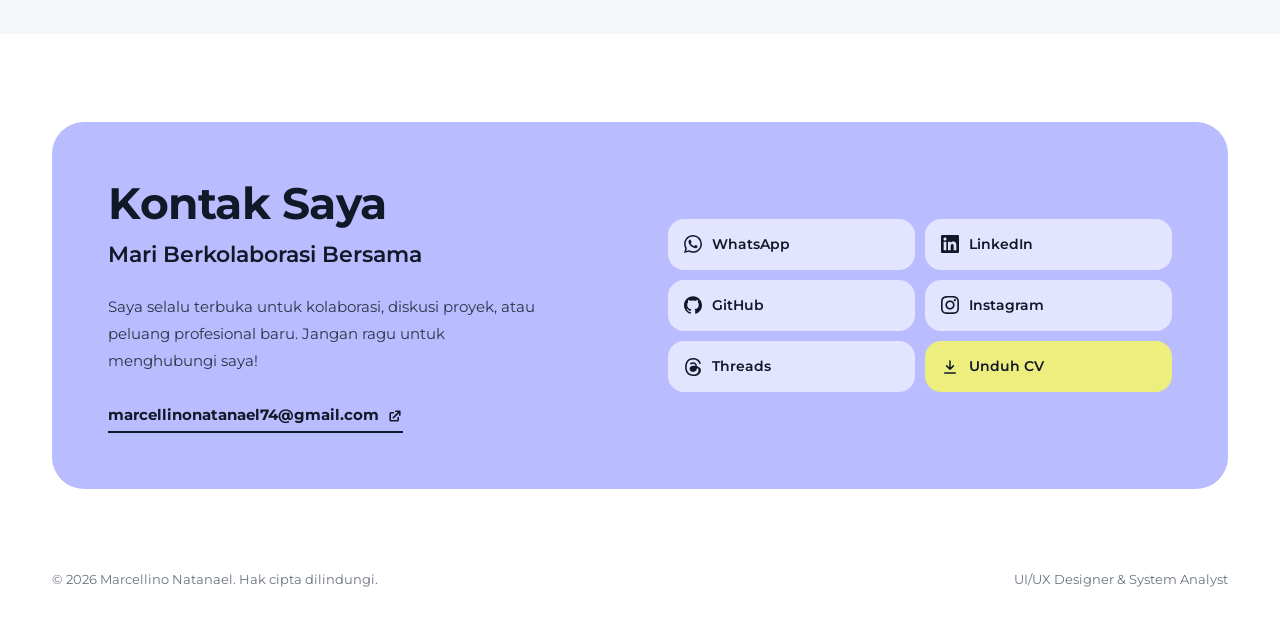
==== commit b99e46d0: "Update hero role: Business & System Analyst & UI/UX Designer Add new skill tag: Business Process Mod" ====
--- a/index.html
+++ b/index.html
@@ -73,7 +73,7 @@
         <div class="hero-left">
           <p class="hero-hello" data-i18n="hero_hello">Hi, Saya</p>
           <h1 class="hero-title">Marcellino Natanael!</h1>
-          <p class="hero-role">UI/UX Designer<span class="slash">/</span>System Analyst</p>
+          <p class="hero-role">Business<span class="slash">/</span>System Analyst &amp;<span> UI/UX Designer</span>
           <div class="hero-actions">
             <a href="CV.pdf" class="btn btn-yellow" download="CV_Marcellino_Natanael.pdf">
               <svg viewBox="0 0 24 24" fill="none" stroke="currentColor" stroke-width="2.2" width="16" height="16"><path d="M12 4v11m0 0l-4.5-4.5M12 15l4.5-4.5M5 20h14" stroke-linecap="round" stroke-linejoin="round"/></svg>
@@ -132,6 +132,7 @@
         <span class="skill-tag"><svg viewBox="0 0 24 24" fill="none" stroke="currentColor" stroke-width="1.8"><circle cx="12" cy="8" r="4"/><path d="M4 21a8 8 0 0116 0" stroke-linecap="round"/></svg>User-Centered</span>
         <span class="skill-tag"><svg viewBox="0 0 24 24" fill="none" stroke="currentColor" stroke-width="1.8"><rect x="3" y="3" width="7" height="5" rx="1"/><rect x="14" y="16" width="7" height="5" rx="1"/><rect x="14" y="3" width="7" height="5" rx="1"/><path d="M6.5 8v5.5h11V16M17.5 8v5.5" stroke-linecap="round"/></svg>System Analyst</span>
         <span class="skill-tag"><svg viewBox="0 0 24 24" fill="none" stroke="currentColor" stroke-width="1.8"><path d="M4 20V10M10 20V4M16 20v-7M22 20H2" stroke-linecap="round"/></svg>Business Analyst</span>
+        <span class="skill-tag"><svg viewBox="0 0 24 24" fill="none" stroke="currentColor" stroke-width="1.8"><path d="M4 20V10M10 20V4M16 20v-7M22 20H2" stroke-linecap="round"/></svg>Business Process Modeling Notation</span>
         <span class="skill-tag"><svg viewBox="0 0 24 24" fill="none" stroke="currentColor" stroke-width="1.8"><path d="M3 17l6-6 4 4 8-8M15 7h6v6" stroke-linecap="round" stroke-linejoin="round"/></svg>Business Development</span>
         <span class="skill-tag"><svg viewBox="0 0 24 24" fill="none" stroke="currentColor" stroke-width="1.8"><rect x="8" y="2.5" width="8" height="5" rx="1"/><rect x="2.5" y="16.5" width="8" height="5" rx="1"/><rect x="13.5" y="16.5" width="8" height="5" rx="1"/><path d="M12 7.5V12M6.5 16.5V12h11v4.5" stroke-linecap="round"/></svg>Unified Modeling Language (UML)</span>
         <span class="skill-tag"><svg viewBox="0 0 24 24" fill="none" stroke="currentColor" stroke-width="1.8"><ellipse cx="12" cy="5.5" rx="7.5" ry="2.8"/><path d="M4.5 5.5v13c0 1.5 3.4 2.8 7.5 2.8s7.5-1.3 7.5-2.8v-13M4.5 12c0 1.5 3.4 2.8 7.5 2.8s7.5-1.3 7.5-2.8"/></svg>Database Structured</span>
--- a/css/index.css
+++ b/css/index.css
@@ -26,6 +26,7 @@
   --ink-3:    #6B7280;
   --border:   #E4E7EC;
   --nav-bg:   rgba(255,255,255,.88);
+  --menu-bg:  rgba(255,255,255,.7);
   --shadow:   0 10px 30px rgba(17,24,39,.08);
   --shadow-lg:0 18px 48px rgba(17,24,39,.14);
 
@@ -46,6 +47,7 @@
   --ink-3:    #9097AA;
   --border:   #2A3054;
   --nav-bg:   rgba(17,20,39,.88);
+  --menu-bg:  rgba(17,20,39,.7);
   --shadow:   0 10px 30px rgba(0,0,0,.35);
   --shadow-lg:0 18px 48px rgba(0,0,0,.5);
 }
@@ -122,9 +124,15 @@
 /* ─── NAVBAR ─────────────────────────────────── */
 .navbar{
   position:fixed;top:0;left:0;right:0;z-index:1000;height:var(--nav-h);
-  background:var(--nav-bg);backdrop-filter:blur(12px);
   border-bottom:1px solid transparent;
-  transition:border-color var(--ease),background var(--ease);
+  transition:border-color var(--ease);
+}
+/* Blur lives on a pseudo layer: backdrop-filter on .navbar itself would make
+   it the containing block for the fixed mobile menu and squash it to 72px */
+.navbar::before{
+  content:'';position:absolute;inset:0;z-index:-1;
+  background:var(--nav-bg);
+  -webkit-backdrop-filter:blur(12px);backdrop-filter:blur(12px);
 }
 .navbar.scrolled{border-bottom-color:var(--border)}
 .scroll-progress{
@@ -143,7 +151,7 @@
   display:flex;align-items:center;justify-content:center;
   font-size:15px;font-weight:800;flex-shrink:0;
 }
-.logo-name{font-size:15px;font-weight:700;color:var(--ink)}
+.logo-name{font-size:15px;font-weight:700;color:var(--ink);white-space:nowrap}
 
 .nav-links{display:flex;align-items:center;gap:2px}
 .nav-link{
@@ -168,7 +176,8 @@
 .icon-sun{display:none}
 :root[data-theme="dark"] .icon-sun{display:block}
 :root[data-theme="dark"] .icon-moon{display:none}
-.nav-cta{padding:10px 20px;font-size:13px}
+.nav-cta{padding:10px 20px;font-size:13px;white-space:nowrap}
+.nav-link{white-space:nowrap}
 
 .hamburger{display:none;flex-direction:column;gap:5px;padding:8px}
 .hamburger span{display:block;width:22px;height:2px;background:var(--ink);border-radius:2px;transition:all var(--ease)}
@@ -398,6 +407,14 @@
   transition:box-shadow var(--ease),transform var(--ease);
 }
 .cert-card:hover{box-shadow:var(--shadow);transform:translateY(-3px)}
+.cert-card{flex-wrap:wrap}
+.cert-image{
+  flex:0 0 100%;aspect-ratio:1.414/1;
+  border-radius:8px;overflow:hidden;
+  background:var(--surface);border:1px solid var(--border);
+}
+.cert-image img{width:100%;height:100%;object-fit:cover;object-position:top;transition:transform .45s ease}
+.cert-image img:hover{transform:scale(1.03)}
 .cert-logo{
   width:56px;height:56px;flex-shrink:0;border-radius:var(--r-sm);overflow:hidden;
   display:flex;align-items:center;justify-content:center;
@@ -465,7 +482,7 @@
 }
 
 /* ─── RESPONSIVE ─────────────────────────────── */
-@media(max-width:1100px){
+@media(max-width:1280px){
   .nav-link{padding:8px 10px;font-size:13px}
   .nav-cta{display:none}
 }
@@ -480,12 +497,20 @@
   .kontak-card{grid-template-columns:1fr;gap:2rem;padding:2.5rem}
 }
 @media(max-width:860px){
+  /* Dropdown panel under the bar, items aligned with the M logo */
   .nav-links{
-    display:none;position:fixed;top:var(--nav-h);left:0;right:0;bottom:0;
-    background:var(--bg);flex-direction:column;align-items:center;justify-content:center;gap:.75rem;z-index:999;
+    display:none;position:fixed;top:var(--nav-h);left:0;right:0;z-index:999;
+    flex-direction:column;align-items:flex-start;gap:2px;
+    padding:.75rem 2rem 1.25rem;
+    background:var(--menu-bg);
+    -webkit-backdrop-filter:blur(16px);backdrop-filter:blur(16px);
+    border-top:1px solid var(--border);border-bottom:1px solid var(--border);
+    box-shadow:0 12px 24px rgba(17,24,39,.08);
   }
-  .nav-links.open{display:flex}
-  .nav-link{font-size:17px}
+  .nav-links.open{display:flex;animation:fadeIn .2s ease}
+  .nav-links li{width:100%}
+  .nav-link{display:block;font-size:15px;padding:10px 0;border-radius:0}
+  .nav-link:hover{background:none}
   .hamburger{display:flex}
 }
 @media(max-width:768px){
@@ -499,6 +524,7 @@
 }
 @media(max-width:520px){
   .container,.nav-inner{padding:0 16px}
+  .nav-links{padding-left:16px;padding-right:16px}
   .logo-name{display:none}
   .hero-card{padding:2.25rem 1.25rem;border-radius:var(--r-lg)}
   .hero-stats{grid-template-columns:1fr}
